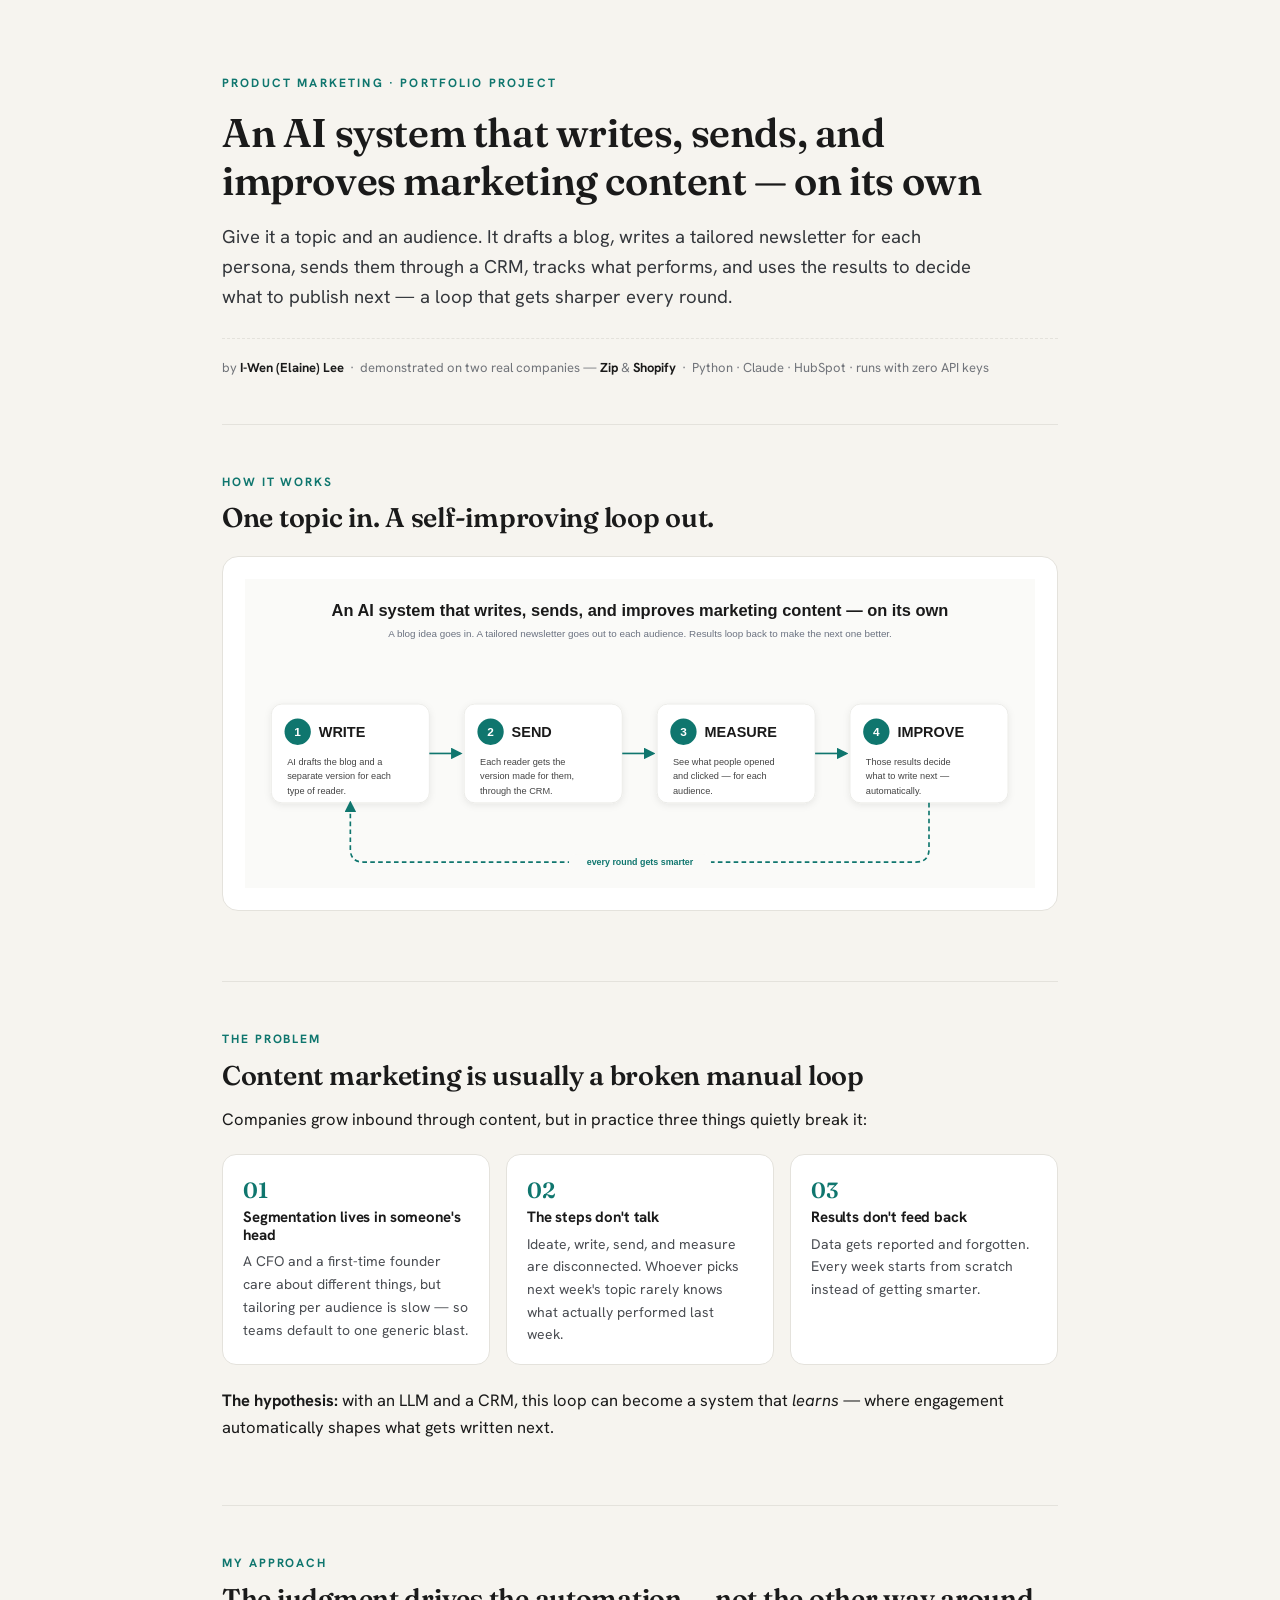
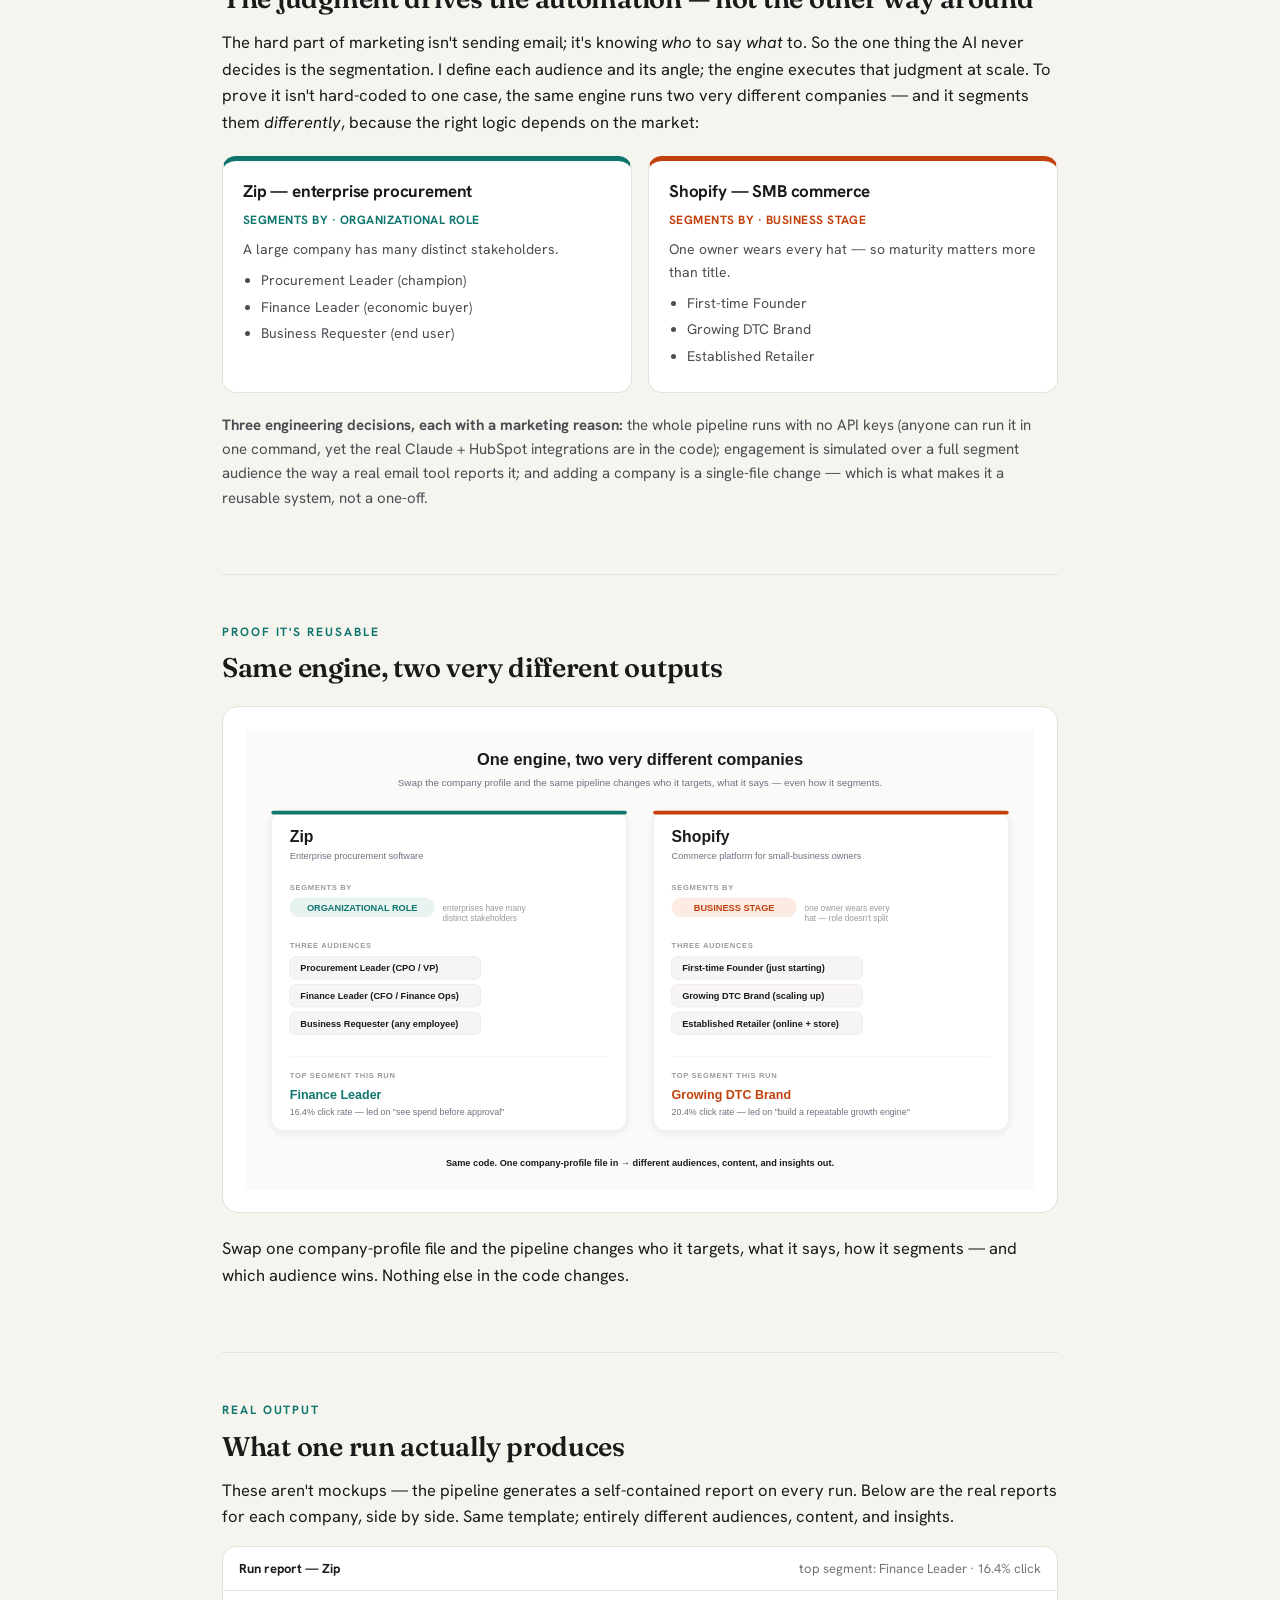
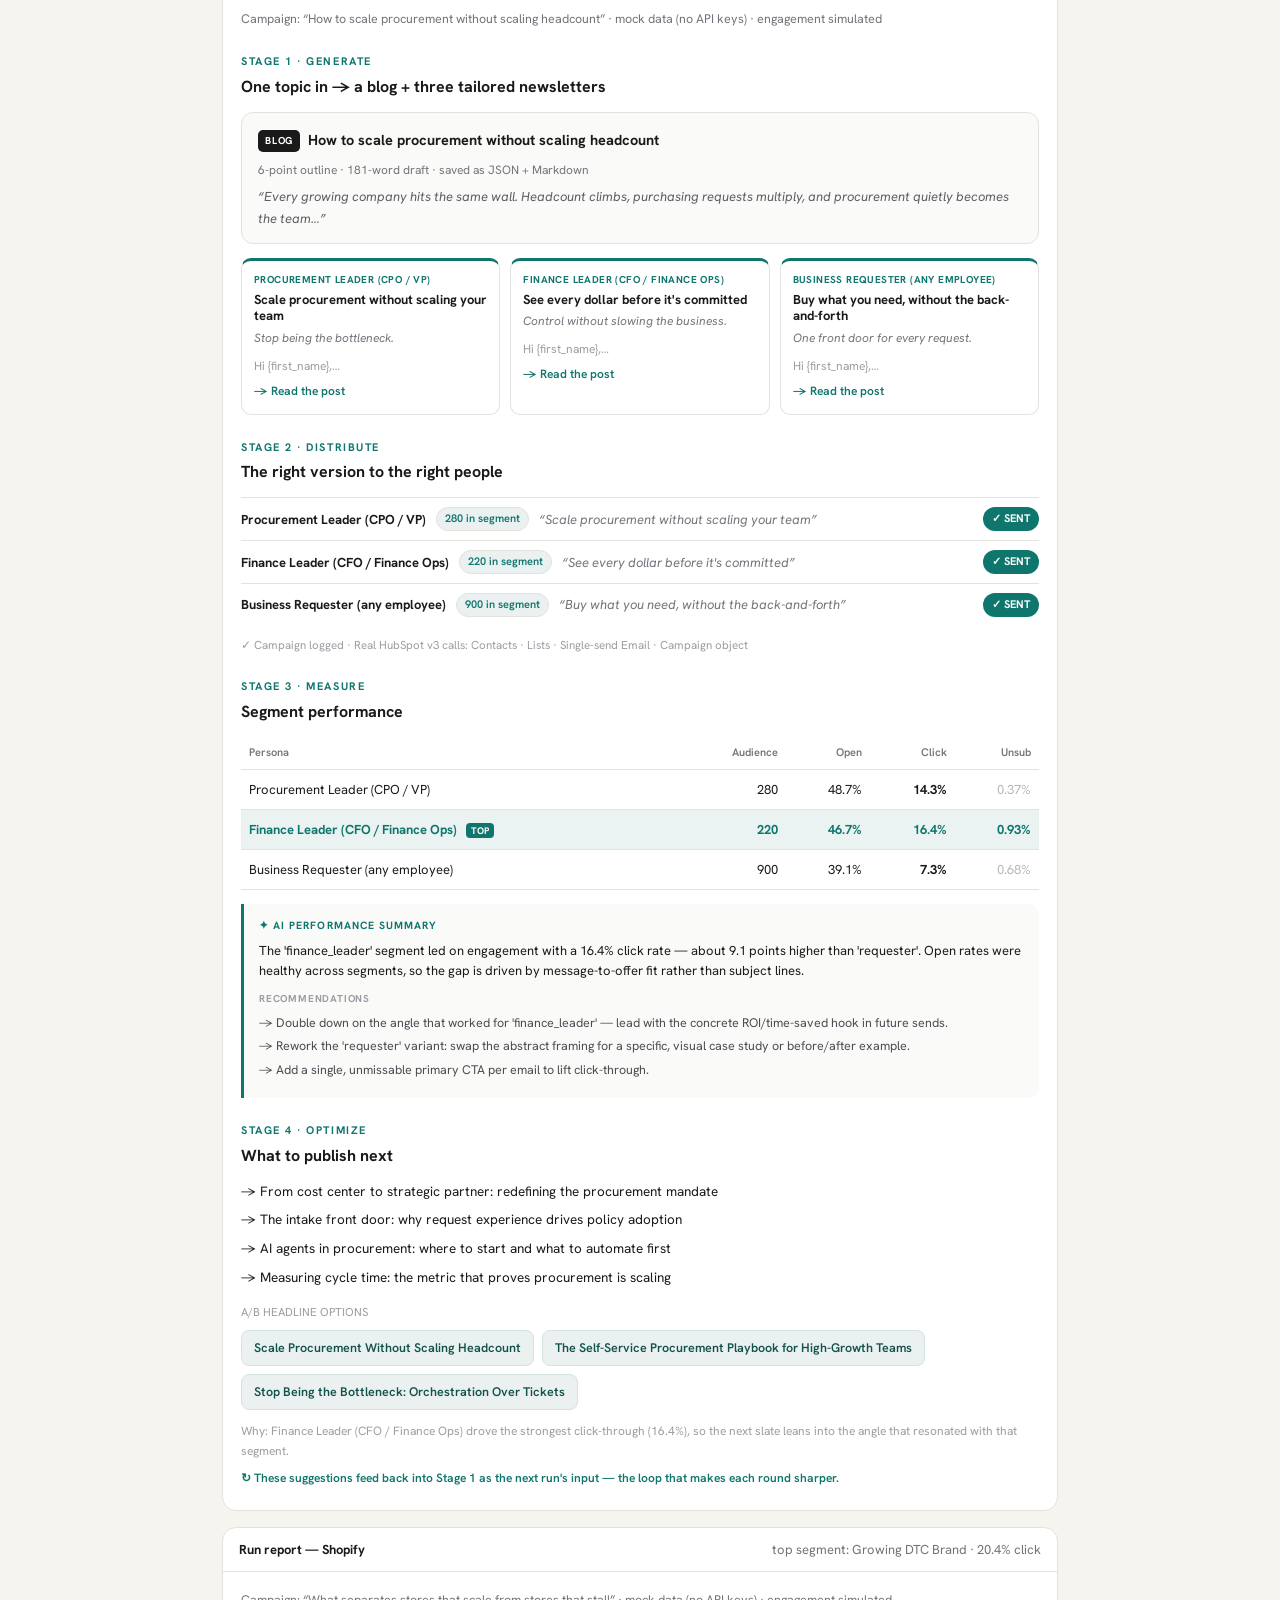
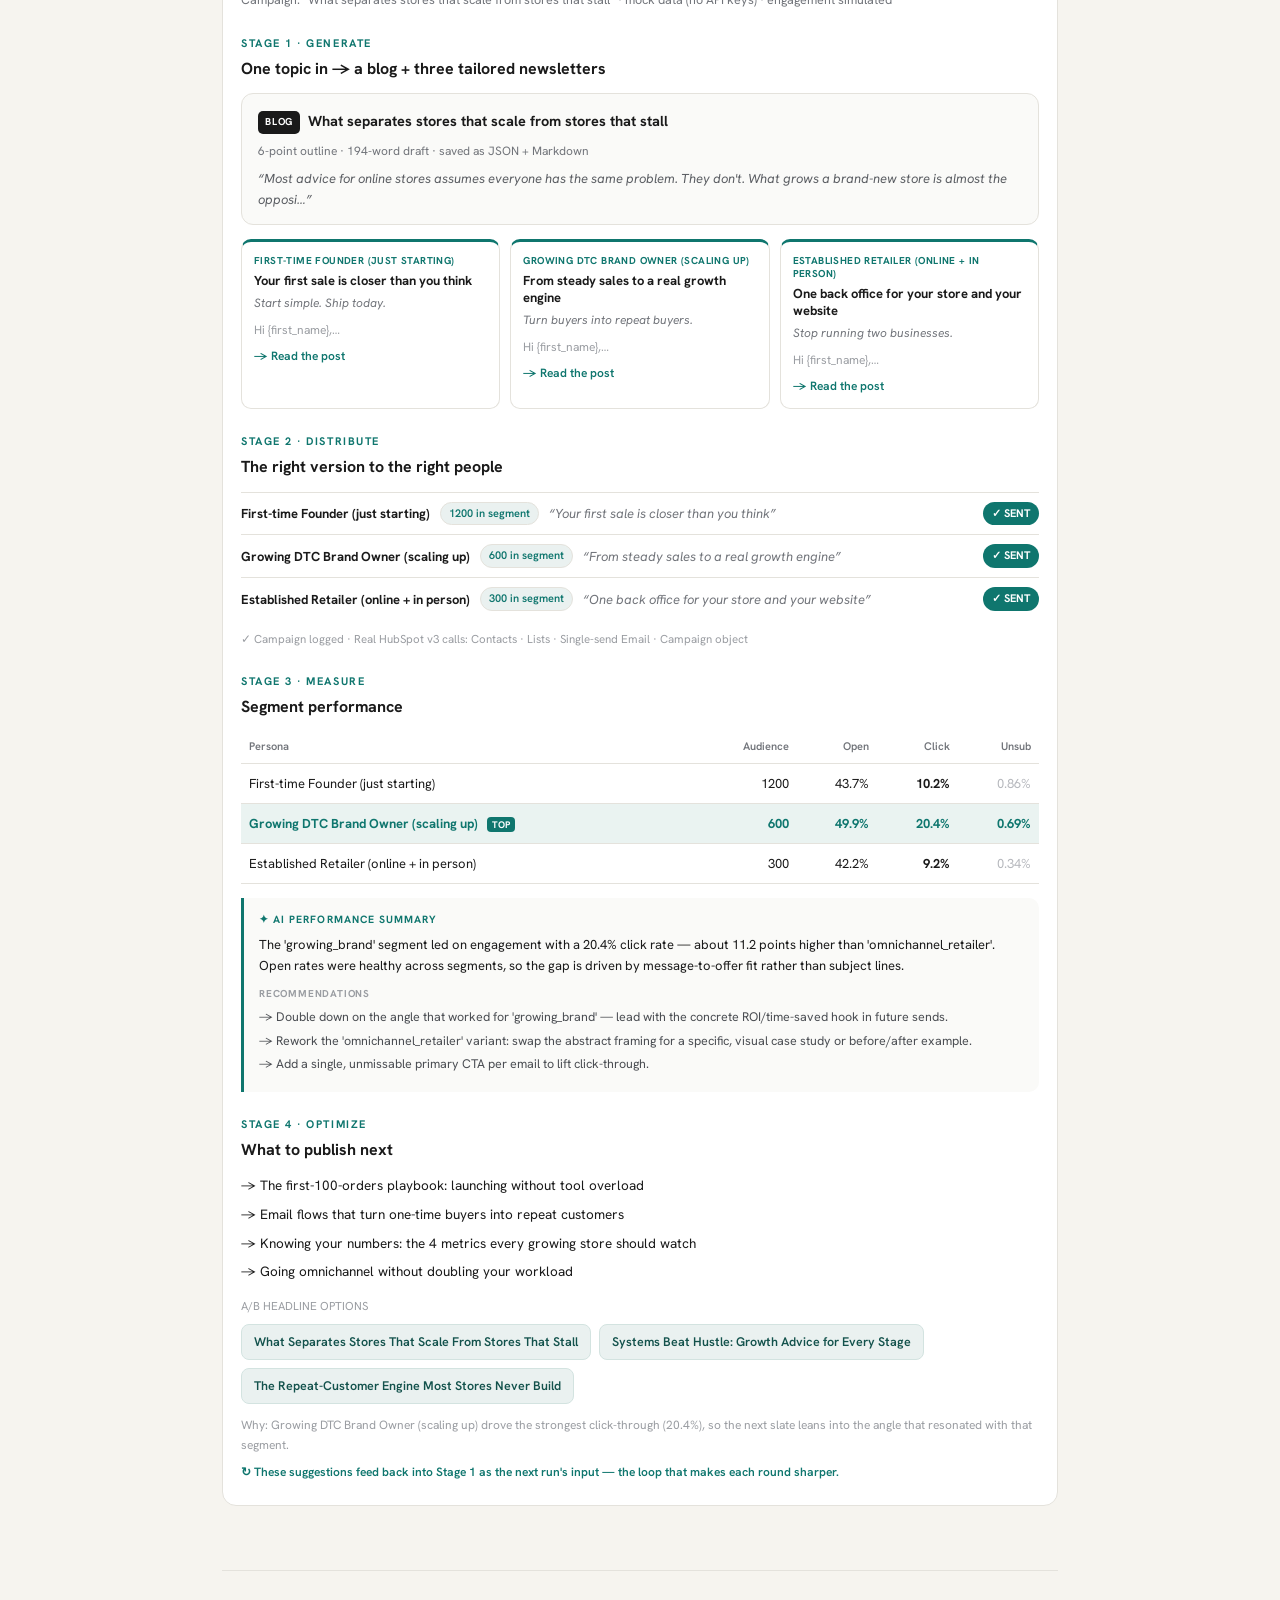
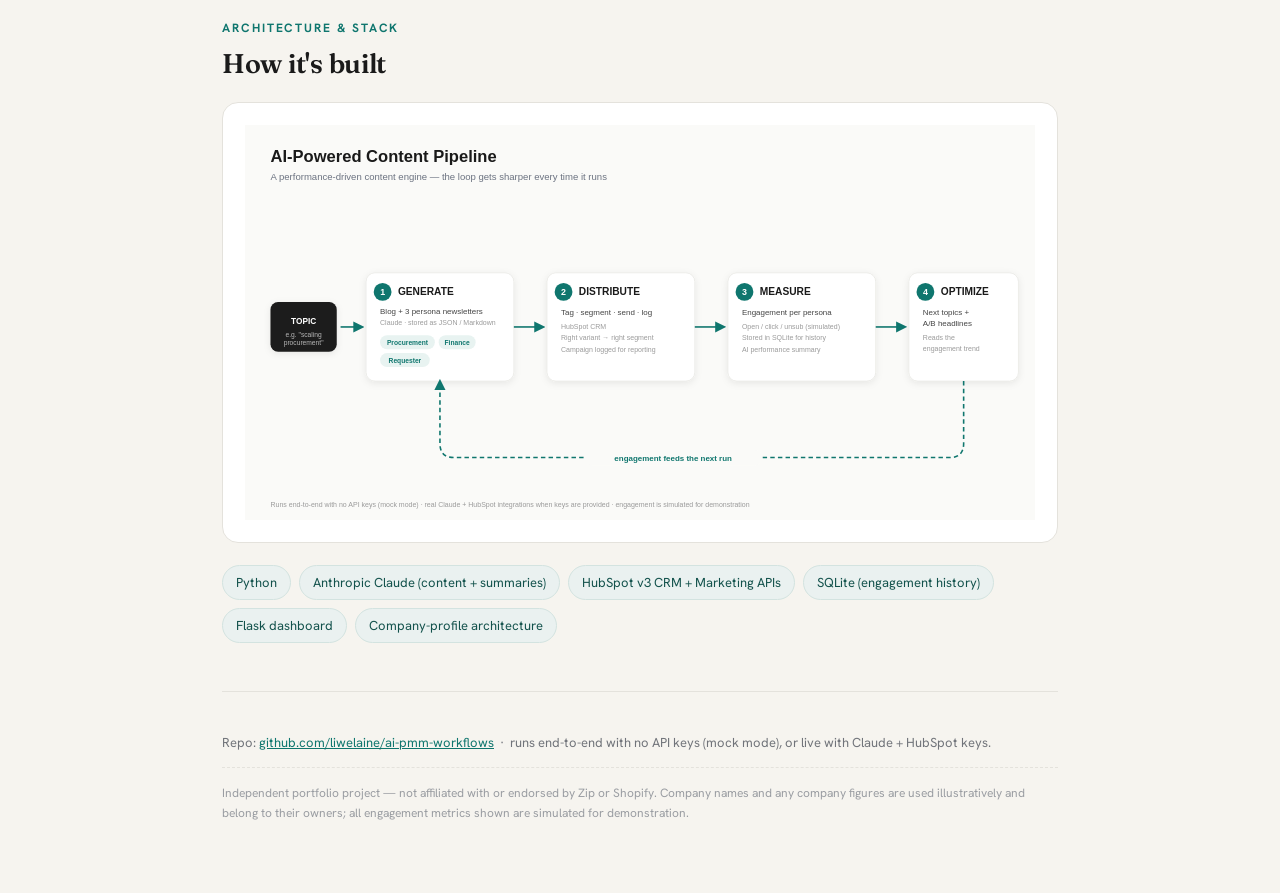
==== portfolio-case-study-2.html @ 4badd991 "Add files via upload" ====
<!doctype html>
<html lang="en"><head><meta charset="utf-8">
<meta name="viewport" content="width=device-width, initial-scale=1">
<title>AI-Powered Content Pipeline — Case Study</title>
<link rel="preconnect" href="https://fonts.googleapis.com">
<link rel="preconnect" href="https://fonts.gstatic.com" crossorigin>
<link href="https://fonts.googleapis.com/css2?family=Fraunces:opsz,wght@9..144,500;9..144,600;9..144,700&family=Hanken+Grotesk:wght@400;500;600;700&display=swap" rel="stylesheet">
<style>
  :root{--ink:#1A1A1A;--paper:#F6F4EF;--card:#fff;--line:#E4E2DC;--mut:#71747A;--teal:#0F766E;--amber:#C2410C;}
  *{box-sizing:border-box} html,body{margin:0}
  body{background:var(--paper);color:var(--ink);font-family:'Hanken Grotesk',-apple-system,Arial,sans-serif;line-height:1.62;-webkit-font-smoothing:antialiased}
  .wrap{max-width:880px;margin:0 auto;padding:0 22px}
  h1,h2,h3{font-family:'Fraunces',Georgia,serif;line-height:1.18;letter-spacing:-.01em}
  a{color:var(--teal)}

  /* hero */
  .hero{padding:74px 0 46px;border-bottom:1px solid var(--line)}
  .eyebrow{font-size:12px;font-weight:700;letter-spacing:.18em;text-transform:uppercase;color:var(--teal)}
  .hero h1{font-size:40px;font-weight:600;margin:16px 0 18px}
  .lede{font-size:18.5px;color:#33363b;max-width:760px}
  .meta{margin-top:26px;font-size:13px;color:var(--mut);border-top:1px dashed var(--line);padding-top:18px}
  .meta b{color:var(--ink)}

  section{padding:48px 0;border-bottom:1px solid var(--line)}
  .kicker{font-size:12px;font-weight:700;letter-spacing:.16em;text-transform:uppercase;color:var(--teal);margin-bottom:10px}
  h2{font-size:27px;font-weight:600;margin:0 0 14px}
  p{font-size:16.5px;margin:0 0 16px}
  .fig{background:var(--card);border:1px solid var(--line);border-radius:16px;padding:22px;margin:22px 0}
  .cap{font-size:13px;color:var(--mut);margin-top:10px;text-align:center}

  .grid3{display:grid;grid-template-columns:1fr 1fr 1fr;gap:16px;margin:22px 0}
  .tile{background:var(--card);border:1px solid var(--line);border-radius:14px;padding:18px 20px}
  .tile h3{font-family:'Hanken Grotesk';font-size:15px;font-weight:700;margin:0 0 6px}
  .tile p{font-size:14px;color:#4a4d52;margin:0}
  .tile .n{font-family:'Fraunces';font-size:22px;color:var(--teal);font-weight:600}

  .seglogic{display:grid;grid-template-columns:1fr 1fr;gap:16px;margin:20px 0}
  .seg{border:1px solid var(--line);border-radius:14px;padding:20px;background:var(--card)}
  .seg.z{border-top:5px solid var(--teal)} .seg.s{border-top:5px solid var(--amber)}
  .seg h3{font-family:'Hanken Grotesk';font-size:17px;margin:0 0 2px}
  .seg .by{font-size:12px;font-weight:700;letter-spacing:.04em;text-transform:uppercase;margin:10px 0 8px}
  .seg.z .by{color:var(--teal)} .seg.s .by{color:var(--amber)}
  .seg ul{margin:8px 0 0;padding-left:18px;font-size:14px;color:#4a4d52}
  .seg li{margin:4px 0}

  .report{border:1px solid var(--line);border-radius:14px;overflow:hidden;margin:16px 0;background:var(--card)}
  .report img{width:100%;display:block}
  .report .lab{padding:11px 16px;font-size:13px;font-weight:700;border-bottom:1px solid var(--line)}
  .report .lab span{float:right;font-weight:400;color:var(--mut)}

  .stack{display:flex;flex-wrap:wrap;gap:8px;margin-top:8px}
  .pill{font-size:13px;background:#EAF1F0;color:#13524c;border:1px solid #D3E3E0;border-radius:999px;padding:6px 13px}
  ul.next{padding-left:20px} ul.next li{margin:7px 0;font-size:16px}
  footer{padding:40px 0 70px;color:var(--mut);font-size:13px}
  .disc{font-size:12px;color:#9a9da2;margin-top:14px;border-top:1px dashed var(--line);padding-top:16px}
  @media(max-width:680px){.grid3,.seglogic{grid-template-columns:1fr}.hero h1{font-size:31px}}

  /* ===== run report (native HTML — crisp at any resolution) ===== */
  .rp{padding:18px 18px 22px}
  .rp-camp{font-size:12.5px;color:var(--mut);margin:0 0 4px}
  .rp-stage{margin-top:24px}
  .rp-sk{font-size:11px;font-weight:700;letter-spacing:.14em;text-transform:uppercase;color:var(--teal);margin-bottom:3px}
  .rp-st{font-family:'Hanken Grotesk';font-size:16px;font-weight:700;margin:0 0 12px}
  .rp-blog{background:#FAFAF8;border:1px solid var(--line);border-radius:12px;padding:14px 16px;margin-bottom:14px}
  .rp-blog .tag{display:inline-block;font-size:10px;font-weight:700;letter-spacing:.08em;background:#1A1A1A;color:#fff;border-radius:5px;padding:3px 7px;margin-right:8px;vertical-align:middle}
  .rp-blog .bt{font-weight:700;font-size:14.5px}
  .rp-blog .bm{font-size:12px;color:var(--mut);margin:8px 0 6px}
  .rp-blog .bq{font-size:13px;color:#5a5d62;font-style:italic;margin:0}
  .rp-personas{display:grid;grid-template-columns:1fr 1fr 1fr;gap:10px}
  .rp-p{border:1px solid var(--line);border-top:3px solid var(--teal);border-radius:10px;padding:12px}
  .rp-p .pl{font-size:10px;font-weight:700;letter-spacing:.04em;text-transform:uppercase;color:var(--teal);margin-bottom:6px;line-height:1.3}
  .rp-p .ph{font-size:13px;font-weight:700;margin:0 0 4px;line-height:1.3}
  .rp-p .ps{font-size:12px;color:var(--mut);font-style:italic;margin:0 0 8px}
  .rp-p .pg{font-size:12px;color:#9a9da2;margin:0 0 6px}
  .rp-p .pr{font-size:12px;font-weight:600;color:var(--teal)}
  .rp-row{display:flex;align-items:center;gap:10px;padding:9px 0;border-top:1px solid var(--line);font-size:13px}
  .rp-row:first-of-type{border-top:none}
  .rp-row .nm{font-weight:700}
  .rp-row .seg{font-size:11px;color:var(--teal);background:#EAF1F0;border-radius:999px;padding:2px 8px;font-weight:600;white-space:nowrap}
  .rp-row .subj{color:var(--mut);font-style:italic;flex:1}
  .rp-row .sent{font-size:11px;font-weight:700;color:#fff;background:var(--teal);border-radius:999px;padding:3px 9px;white-space:nowrap}
  .rp-note{font-size:11.5px;color:#9a9da2;margin-top:10px}
  .rp-tbl{width:100%;border-collapse:collapse;font-size:13px;margin-top:4px}
  .rp-tbl th{font-weight:600;color:var(--mut);text-align:right;padding:7px 8px;font-size:11px;border-bottom:1px solid var(--line)}
  .rp-tbl th:first-child{text-align:left}
  .rp-tbl td{padding:9px 8px;text-align:right;border-bottom:1px solid var(--line)}
  .rp-tbl td:first-child{text-align:left}
  .rp-tbl tr.top td{background:#EAF3F1;color:var(--teal);font-weight:700}
  .rp-tbl .badge{font-size:9.5px;font-weight:700;color:#fff;background:var(--teal);border-radius:4px;padding:1px 5px;margin-left:6px;vertical-align:middle}
  .rp-tbl .click{font-weight:700;color:var(--ink)}
  .rp-tbl .uns{color:#b6b8bd}
  .rp-ai{border-left:3px solid var(--teal);background:#FAFAF8;border-radius:0 10px 10px 0;padding:13px 15px;margin-top:14px}
  .rp-ai .h{font-size:10.5px;font-weight:700;letter-spacing:.1em;text-transform:uppercase;color:var(--teal);margin-bottom:7px}
  .rp-ai p{font-size:13px;margin:0 0 10px;line-height:1.55}
  .rp-ai .rh{font-size:10px;font-weight:700;letter-spacing:.08em;text-transform:uppercase;color:#9a9da2;margin:0 0 6px}
  .rp-ai .rec{font-size:12.5px;color:#4a4d52;margin:5px 0;line-height:1.5}
  .rp-next{list-style:none;padding:0;margin:6px 0 0}
  .rp-next li{font-size:13.5px;margin:7px 0}
  .rp-ab{display:flex;flex-wrap:wrap;gap:8px;margin-top:8px}
  .rp-ab .opt{font-size:12.5px;background:#EAF1F0;color:#13524c;border:1px solid #D3E3E0;border-radius:8px;padding:7px 12px;font-weight:600}
  .rp-why{font-size:12px;color:#9a9da2;margin-top:12px}
  .rp-loop{font-size:12px;color:var(--teal);font-weight:600;margin-top:8px}
  @media(max-width:680px){.rp-personas{grid-template-columns:1fr}.rp-row{flex-wrap:wrap}.rp-row .subj{flex-basis:100%}}
</style></head>
<body>
<div class="wrap">

  <header class="hero">
    <div class="eyebrow">Product Marketing · Portfolio project</div>
    <h1>An AI system that writes, sends, and improves marketing content — on its own</h1>
    <p class="lede">Give it a topic and an audience. It drafts a blog, writes a tailored newsletter for
    each persona, sends them through a CRM, tracks what performs, and uses the results to decide what to
    publish next — a loop that gets sharper every round.</p>
    <div class="meta">by <b>I-Wen (Elaine) Lee</b> &nbsp;·&nbsp; demonstrated on two real companies — <b>Zip</b> &amp; <b>Shopify</b>
    &nbsp;·&nbsp; Python · Claude · HubSpot · runs with zero API keys</div>
  </header>

  <section>
    <div class="kicker">How it works</div>
    <h2>One topic in. A self-improving loop out.</h2>
    <div class="fig"><svg style="width:100%;height:auto;display:block" viewBox="0 0 1200 470" xmlns="http://www.w3.org/2000/svg" font-family="'Helvetica Neue', Arial, sans-serif">
  <defs>
    <filter id="soft" x="-20%" y="-20%" width="140%" height="140%">
      <feDropShadow dx="0" dy="3" stdDeviation="6" flood-color="#1A1A1A" flood-opacity="0.08"/>
    </filter>
    <marker id="arrow" viewBox="0 0 10 10" refX="8" refY="5" markerWidth="7" markerHeight="7" orient="auto-start-reverse">
      <path d="M0,0 L10,5 L0,10 z" fill="#0F766E"/>
    </marker>
  </defs>

  <rect width="1200" height="470" fill="#FAFAF8"/>

  <!-- plain-language title -->
  <text x="600" y="56" font-size="25" font-weight="700" fill="#1A1A1A" text-anchor="middle">An AI system that writes, sends, and improves marketing content — on its own</text>
  <text x="600" y="88" font-size="15" fill="#6B7280" text-anchor="middle">A blog idea goes in. A tailored newsletter goes out to each audience. Results loop back to make the next one better.</text>

  <!-- ===== 4 plain steps ===== -->
  <!-- 1 WRITE -->
  <g filter="url(#soft)"><rect x="40" y="190" width="240" height="150" rx="16" fill="#FFFFFF" stroke="#E5E5E0"/></g>
  <circle cx="80" cy="232" r="20" fill="#0F766E"/>
  <text x="80" y="239" font-size="18" font-weight="700" fill="#FFFFFF" text-anchor="middle">1</text>
  <text x="112" y="240" font-size="22" font-weight="700" fill="#1A1A1A">WRITE</text>
  <text x="64" y="282" font-size="14" fill="#444444">AI drafts the blog and a</text>
  <text x="64" y="304" font-size="14" fill="#444444">separate version for each</text>
  <text x="64" y="326" font-size="14" fill="#444444">type of reader.</text>

  <line x1="280" y1="265" x2="327" y2="265" stroke="#0F766E" stroke-width="2.5" marker-end="url(#arrow)"/>

  <!-- 2 SEND -->
  <g filter="url(#soft)"><rect x="333" y="190" width="240" height="150" rx="16" fill="#FFFFFF" stroke="#E5E5E0"/></g>
  <circle cx="373" cy="232" r="20" fill="#0F766E"/>
  <text x="373" y="239" font-size="18" font-weight="700" fill="#FFFFFF" text-anchor="middle">2</text>
  <text x="405" y="240" font-size="22" font-weight="700" fill="#1A1A1A">SEND</text>
  <text x="357" y="282" font-size="14" fill="#444444">Each reader gets the</text>
  <text x="357" y="304" font-size="14" fill="#444444">version made for them,</text>
  <text x="357" y="326" font-size="14" fill="#444444">through the CRM.</text>

  <line x1="573" y1="265" x2="620" y2="265" stroke="#0F766E" stroke-width="2.5" marker-end="url(#arrow)"/>

  <!-- 3 MEASURE -->
  <g filter="url(#soft)"><rect x="626" y="190" width="240" height="150" rx="16" fill="#FFFFFF" stroke="#E5E5E0"/></g>
  <circle cx="666" cy="232" r="20" fill="#0F766E"/>
  <text x="666" y="239" font-size="18" font-weight="700" fill="#FFFFFF" text-anchor="middle">3</text>
  <text x="698" y="240" font-size="22" font-weight="700" fill="#1A1A1A">MEASURE</text>
  <text x="650" y="282" font-size="14" fill="#444444">See what people opened</text>
  <text x="650" y="304" font-size="14" fill="#444444">and clicked — for each</text>
  <text x="650" y="326" font-size="14" fill="#444444">audience.</text>

  <line x1="866" y1="265" x2="913" y2="265" stroke="#0F766E" stroke-width="2.5" marker-end="url(#arrow)"/>

  <!-- 4 IMPROVE -->
  <g filter="url(#soft)"><rect x="919" y="190" width="240" height="150" rx="16" fill="#FFFFFF" stroke="#E5E5E0"/></g>
  <circle cx="959" cy="232" r="20" fill="#0F766E"/>
  <text x="959" y="239" font-size="18" font-weight="700" fill="#FFFFFF" text-anchor="middle">4</text>
  <text x="991" y="240" font-size="22" font-weight="700" fill="#1A1A1A">IMPROVE</text>
  <text x="943" y="282" font-size="14" fill="#444444">Those results decide</text>
  <text x="943" y="304" font-size="14" fill="#444444">what to write next —</text>
  <text x="943" y="326" font-size="14" fill="#444444">automatically.</text>

  <!-- loop back -->
  <path d="M 1039 340 L 1039 410 Q 1039 430 1019 430 L 180 430 Q 160 430 160 410 L 160 340"
        fill="none" stroke="#0F766E" stroke-width="2.5" stroke-dasharray="7 5" marker-end="url(#arrow)"/>
  <rect x="492" y="418" width="216" height="24" rx="12" fill="#FAFAF8"/>
  <text x="600" y="435" font-size="13.5" font-weight="600" fill="#0F766E" text-anchor="middle">every round gets smarter</text>
</svg></div>
  </section>

  <section>
    <div class="kicker">The problem</div>
    <h2>Content marketing is usually a broken manual loop</h2>
    <p>Companies grow inbound through content, but in practice three things quietly break it:</p>
    <div class="grid3">
      <div class="tile"><div class="n">01</div><h3>Segmentation lives in someone's head</h3><p>A CFO and a first-time founder care about different things, but tailoring per audience is slow — so teams default to one generic blast.</p></div>
      <div class="tile"><div class="n">02</div><h3>The steps don't talk</h3><p>Ideate, write, send, and measure are disconnected. Whoever picks next week's topic rarely knows what actually performed last week.</p></div>
      <div class="tile"><div class="n">03</div><h3>Results don't feed back</h3><p>Data gets reported and forgotten. Every week starts from scratch instead of getting smarter.</p></div>
    </div>
    <p><b>The hypothesis:</b> with an LLM and a CRM, this loop can become a system that <i>learns</i> — where engagement automatically shapes what gets written next.</p>
  </section>

  <section>
    <div class="kicker">My approach</div>
    <h2>The judgment drives the automation — not the other way around</h2>
    <p>The hard part of marketing isn't sending email; it's knowing <i>who</i> to say <i>what</i> to. So the
    one thing the AI never decides is the segmentation. I define each audience and its angle; the engine
    executes that judgment at scale. To prove it isn't hard-coded to one case, the same engine runs two very
    different companies — and it segments them <i>differently</i>, because the right logic depends on the market:</p>
    <div class="seglogic">
      <div class="seg z"><h3>Zip — enterprise procurement</h3>
        <div class="by">Segments by · organizational role</div>
        <p style="font-size:14px;color:#4a4d52;margin:0 0 6px">A large company has many distinct stakeholders.</p>
        <ul><li>Procurement Leader (champion)</li><li>Finance Leader (economic buyer)</li><li>Business Requester (end user)</li></ul>
      </div>
      <div class="seg s"><h3>Shopify — SMB commerce</h3>
        <div class="by">Segments by · business stage</div>
        <p style="font-size:14px;color:#4a4d52;margin:0 0 6px">One owner wears every hat — so maturity matters more than title.</p>
        <ul><li>First-time Founder</li><li>Growing DTC Brand</li><li>Established Retailer</li></ul>
      </div>
    </div>
    <p style="font-size:15px;color:#4a4d52"><b>Three engineering decisions, each with a marketing reason:</b> the whole pipeline
    runs with no API keys (anyone can run it in one command, yet the real Claude + HubSpot integrations are in the code);
    engagement is simulated over a full segment audience the way a real email tool reports it; and adding a company is a
    single-file change — which is what makes it a reusable system, not a one-off.</p>
  </section>

  <section>
    <div class="kicker">Proof it's reusable</div>
    <h2>Same engine, two very different outputs</h2>
    <div class="fig"><svg style="width:100%;height:auto;display:block" viewBox="0 0 1200 700" xmlns="http://www.w3.org/2000/svg" font-family="'Helvetica Neue', Arial, sans-serif">
  <defs>
    <filter id="soft" x="-20%" y="-20%" width="140%" height="140%">
      <feDropShadow dx="0" dy="3" stdDeviation="6" flood-color="#1A1A1A" flood-opacity="0.08"/>
    </filter>
  </defs>
  <rect width="1200" height="700" fill="#FAFAF8"/>

  <!-- title -->
  <text x="600" y="54" font-size="25" font-weight="700" fill="#1A1A1A" text-anchor="middle">One engine, two very different companies</text>
  <text x="600" y="86" font-size="15" fill="#6B7280" text-anchor="middle">Swap the company profile and the same pipeline changes who it targets, what it says — even how it segments.</text>

  <!-- ============ ZIP CARD ============ -->
  <g filter="url(#soft)"><rect x="40" y="124" width="540" height="486" rx="18" fill="#FFFFFF" stroke="#E5E5E0"/></g>
  <rect x="40" y="124" width="540" height="6" rx="3" fill="#0F766E"/>
  <text x="68" y="172" font-size="24" font-weight="700" fill="#1A1A1A">Zip</text>
  <text x="68" y="197" font-size="14" fill="#6B7280">Enterprise procurement software</text>

  <text x="68" y="244" font-size="11.5" font-weight="700" fill="#9A9A9A" letter-spacing="1">SEGMENTS BY</text>
  <g><rect x="68" y="256" width="220" height="30" rx="15" fill="#E8F3F1"/>
     <text x="178" y="276" font-size="14" font-weight="700" fill="#0F766E" text-anchor="middle">ORGANIZATIONAL ROLE</text></g>
  <text x="300" y="276" font-size="12.5" fill="#9A9A9A">enterprises have many</text>
  <text x="300" y="292" font-size="12.5" fill="#9A9A9A">distinct stakeholders</text>

  <text x="68" y="332" font-size="11.5" font-weight="700" fill="#9A9A9A" letter-spacing="1">THREE AUDIENCES</text>
  <g font-size="14" font-weight="600">
    <rect x="68" y="346" width="290" height="34" rx="9" fill="#F4F6F5" stroke="#E0E6E4"/>
    <text x="84" y="368" fill="#1A1A1A">Procurement Leader (CPO / VP)</text>
    <rect x="68" y="388" width="290" height="34" rx="9" fill="#F4F6F5" stroke="#E0E6E4"/>
    <text x="84" y="410" fill="#1A1A1A">Finance Leader (CFO / Finance Ops)</text>
    <rect x="68" y="430" width="290" height="34" rx="9" fill="#F4F6F5" stroke="#E0E6E4"/>
    <text x="84" y="452" fill="#1A1A1A">Business Requester (any employee)</text>
  </g>

  <line x1="68" y1="498" x2="552" y2="498" stroke="#EDEDEA"/>
  <text x="68" y="530" font-size="11.5" font-weight="700" fill="#9A9A9A" letter-spacing="1">TOP SEGMENT THIS RUN</text>
  <text x="68" y="562" font-size="19" font-weight="700" fill="#0F766E">Finance Leader</text>
  <text x="68" y="586" font-size="13.5" fill="#6B7280">16.4% click rate — led on "see spend before approval"</text>

  <!-- ============ SHOPIFY CARD ============ -->
  <g filter="url(#soft)"><rect x="620" y="124" width="540" height="486" rx="18" fill="#FFFFFF" stroke="#E5E5E0"/></g>
  <rect x="620" y="124" width="540" height="6" rx="3" fill="#C2410C"/>
  <text x="648" y="172" font-size="24" font-weight="700" fill="#1A1A1A">Shopify</text>
  <text x="648" y="197" font-size="14" fill="#6B7280">Commerce platform for small-business owners</text>

  <text x="648" y="244" font-size="11.5" font-weight="700" fill="#9A9A9A" letter-spacing="1">SEGMENTS BY</text>
  <g><rect x="648" y="256" width="190" height="30" rx="15" fill="#FBEBE2"/>
     <text x="743" y="276" font-size="14" font-weight="700" fill="#C2410C" text-anchor="middle">BUSINESS STAGE</text></g>
  <text x="850" y="276" font-size="12.5" fill="#9A9A9A">one owner wears every</text>
  <text x="850" y="292" font-size="12.5" fill="#9A9A9A">hat — role doesn't split</text>

  <text x="648" y="332" font-size="11.5" font-weight="700" fill="#9A9A9A" letter-spacing="1">THREE AUDIENCES</text>
  <g font-size="14" font-weight="600">
    <rect x="648" y="346" width="290" height="34" rx="9" fill="#F7F5F3" stroke="#EBE4DF"/>
    <text x="664" y="368" fill="#1A1A1A">First-time Founder (just starting)</text>
    <rect x="648" y="388" width="290" height="34" rx="9" fill="#F7F5F3" stroke="#EBE4DF"/>
    <text x="664" y="410" fill="#1A1A1A">Growing DTC Brand (scaling up)</text>
    <rect x="648" y="430" width="290" height="34" rx="9" fill="#F7F5F3" stroke="#EBE4DF"/>
    <text x="664" y="452" fill="#1A1A1A">Established Retailer (online + store)</text>
  </g>

  <line x1="648" y1="498" x2="1132" y2="498" stroke="#EDEDEA"/>
  <text x="648" y="530" font-size="11.5" font-weight="700" fill="#9A9A9A" letter-spacing="1">TOP SEGMENT THIS RUN</text>
  <text x="648" y="562" font-size="19" font-weight="700" fill="#C2410C">Growing DTC Brand</text>
  <text x="648" y="586" font-size="13.5" fill="#6B7280">20.4% click rate — led on "build a repeatable growth engine"</text>

  <!-- bottom strip -->
  <text x="600" y="664" font-size="14" font-weight="600" fill="#1A1A1A" text-anchor="middle">Same code. One company-profile file in → different audiences, content, and insights out.</text>
</svg></div>
    <p>Swap one company-profile file and the pipeline changes who it targets, what it says, how it segments — and
    which audience wins. Nothing else in the code changes.</p>
  </section>

  <section>
    <div class="kicker">Real output</div>
    <h2>What one run actually produces</h2>
    <p>These aren't mockups — the pipeline generates a self-contained report on every run. Below are the real
    reports for each company, side by side. Same template; entirely different audiences, content, and insights.</p>
    <div class="report"><div class="lab">Run report — Zip <span>top segment: Finance Leader · 16.4% click</span></div>
      <div class="rp">
        <div class="rp-camp">Campaign: “How to scale procurement without scaling headcount”&nbsp;·&nbsp;mock data (no API keys)&nbsp;·&nbsp;engagement simulated</div>

        <div class="rp-stage">
          <div class="rp-sk">Stage 1 · Generate</div>
          <div class="rp-st">One topic in → a blog + three tailored newsletters</div>
          <div class="rp-blog"><span class="tag">BLOG</span><span class="bt">How to scale procurement without scaling headcount</span>
            <div class="bm">6-point outline · 181-word draft · saved as JSON + Markdown</div>
            <div class="bq">“Every growing company hits the same wall. Headcount climbs, purchasing requests multiply, and procurement quietly becomes the team…”</div></div>
          <div class="rp-personas"><div class="rp-p"><div class="pl">Procurement Leader (CPO / VP)</div><div class="ph">Scale procurement without scaling your team</div><div class="ps">Stop being the bottleneck.</div><div class="pg">Hi {first_name},…</div><div class="pr">→ Read the post</div></div><div class="rp-p"><div class="pl">Finance Leader (CFO / Finance Ops)</div><div class="ph">See every dollar before it's committed</div><div class="ps">Control without slowing the business.</div><div class="pg">Hi {first_name},…</div><div class="pr">→ Read the post</div></div><div class="rp-p"><div class="pl">Business Requester (any employee)</div><div class="ph">Buy what you need, without the back-and-forth</div><div class="ps">One front door for every request.</div><div class="pg">Hi {first_name},…</div><div class="pr">→ Read the post</div></div></div>
        </div>

        <div class="rp-stage">
          <div class="rp-sk">Stage 2 · Distribute</div>
          <div class="rp-st">The right version to the right people</div>
          <div class="rp-row"><span class="nm">Procurement Leader (CPO / VP)</span><span class="seg">280 in segment</span><span class="subj">“Scale procurement without scaling your team”</span><span class="sent">✓ SENT</span></div><div class="rp-row"><span class="nm">Finance Leader (CFO / Finance Ops)</span><span class="seg">220 in segment</span><span class="subj">“See every dollar before it's committed”</span><span class="sent">✓ SENT</span></div><div class="rp-row"><span class="nm">Business Requester (any employee)</span><span class="seg">900 in segment</span><span class="subj">“Buy what you need, without the back-and-forth”</span><span class="sent">✓ SENT</span></div>
          <div class="rp-note">✓ Campaign logged · Real HubSpot v3 calls: Contacts · Lists · Single-send Email · Campaign object</div>
        </div>

        <div class="rp-stage">
          <div class="rp-sk">Stage 3 · Measure</div>
          <div class="rp-st">Segment performance</div>
          <table class="rp-tbl"><thead><tr><th>Persona</th><th>Audience</th><th>Open</th><th>Click</th><th>Unsub</th></tr></thead>
          <tbody><tr><td>Procurement Leader (CPO / VP)</td><td>280</td><td>48.7%</td><td class="click">14.3%</td><td class="uns">0.37%</td></tr><tr class="top"><td>Finance Leader (CFO / Finance Ops) <span class="badge">TOP</span></td><td>220</td><td>46.7%</td><td class="click">16.4%</td><td class="uns">0.93%</td></tr><tr><td>Business Requester (any employee)</td><td>900</td><td>39.1%</td><td class="click">7.3%</td><td class="uns">0.68%</td></tr></tbody></table>
          <div class="rp-ai"><div class="h">✦ AI performance summary</div>
            <p>The 'finance_leader' segment led on engagement with a 16.4% click rate — about 9.1 points higher than 'requester'. Open rates were healthy across segments, so the gap is driven by message-to-offer fit rather than subject lines.</p>
            <div class="rh">Recommendations</div><div class="rec">→ Double down on the angle that worked for 'finance_leader' — lead with the concrete ROI/time-saved hook in future sends.</div><div class="rec">→ Rework the 'requester' variant: swap the abstract framing for a specific, visual case study or before/after example.</div><div class="rec">→ Add a single, unmissable primary CTA per email to lift click-through.</div></div>
        </div>

        <div class="rp-stage">
          <div class="rp-sk">Stage 4 · Optimize</div>
          <div class="rp-st">What to publish next</div>
          <ul class="rp-next"><li>→ From cost center to strategic partner: redefining the procurement mandate</li><li>→ The intake front door: why request experience drives policy adoption</li><li>→ AI agents in procurement: where to start and what to automate first</li><li>→ Measuring cycle time: the metric that proves procurement is scaling</li></ul>
          <div class="rp-note" style="margin-top:14px">A/B HEADLINE OPTIONS</div>
          <div class="rp-ab"><span class="opt">Scale Procurement Without Scaling Headcount</span><span class="opt">The Self-Service Procurement Playbook for High-Growth Teams</span><span class="opt">Stop Being the Bottleneck: Orchestration Over Tickets</span></div>
          <div class="rp-why">Why: Finance Leader (CFO / Finance Ops) drove the strongest click-through (16.4%), so the next slate leans into the angle that resonated with that segment.</div>
          <div class="rp-loop">↻ These suggestions feed back into Stage 1 as the next run's input — the loop that makes each round sharper.</div>
        </div>
      </div></div>
    <div class="report"><div class="lab">Run report — Shopify <span>top segment: Growing DTC Brand · 20.4% click</span></div>
      <div class="rp">
        <div class="rp-camp">Campaign: “What separates stores that scale from stores that stall”&nbsp;·&nbsp;mock data (no API keys)&nbsp;·&nbsp;engagement simulated</div>

        <div class="rp-stage">
          <div class="rp-sk">Stage 1 · Generate</div>
          <div class="rp-st">One topic in → a blog + three tailored newsletters</div>
          <div class="rp-blog"><span class="tag">BLOG</span><span class="bt">What separates stores that scale from stores that stall</span>
            <div class="bm">6-point outline · 194-word draft · saved as JSON + Markdown</div>
            <div class="bq">“Most advice for online stores assumes everyone has the same problem. They don't. What grows a brand-new store is almost the opposi…”</div></div>
          <div class="rp-personas"><div class="rp-p"><div class="pl">First-time Founder (just starting)</div><div class="ph">Your first sale is closer than you think</div><div class="ps">Start simple. Ship today.</div><div class="pg">Hi {first_name},…</div><div class="pr">→ Read the post</div></div><div class="rp-p"><div class="pl">Growing DTC Brand Owner (scaling up)</div><div class="ph">From steady sales to a real growth engine</div><div class="ps">Turn buyers into repeat buyers.</div><div class="pg">Hi {first_name},…</div><div class="pr">→ Read the post</div></div><div class="rp-p"><div class="pl">Established Retailer (online + in person)</div><div class="ph">One back office for your store and your website</div><div class="ps">Stop running two businesses.</div><div class="pg">Hi {first_name},…</div><div class="pr">→ Read the post</div></div></div>
        </div>

        <div class="rp-stage">
          <div class="rp-sk">Stage 2 · Distribute</div>
          <div class="rp-st">The right version to the right people</div>
          <div class="rp-row"><span class="nm">First-time Founder (just starting)</span><span class="seg">1200 in segment</span><span class="subj">“Your first sale is closer than you think”</span><span class="sent">✓ SENT</span></div><div class="rp-row"><span class="nm">Growing DTC Brand Owner (scaling up)</span><span class="seg">600 in segment</span><span class="subj">“From steady sales to a real growth engine”</span><span class="sent">✓ SENT</span></div><div class="rp-row"><span class="nm">Established Retailer (online + in person)</span><span class="seg">300 in segment</span><span class="subj">“One back office for your store and your website”</span><span class="sent">✓ SENT</span></div>
          <div class="rp-note">✓ Campaign logged · Real HubSpot v3 calls: Contacts · Lists · Single-send Email · Campaign object</div>
        </div>

        <div class="rp-stage">
          <div class="rp-sk">Stage 3 · Measure</div>
          <div class="rp-st">Segment performance</div>
          <table class="rp-tbl"><thead><tr><th>Persona</th><th>Audience</th><th>Open</th><th>Click</th><th>Unsub</th></tr></thead>
          <tbody><tr><td>First-time Founder (just starting)</td><td>1200</td><td>43.7%</td><td class="click">10.2%</td><td class="uns">0.86%</td></tr><tr class="top"><td>Growing DTC Brand Owner (scaling up) <span class="badge">TOP</span></td><td>600</td><td>49.9%</td><td class="click">20.4%</td><td class="uns">0.69%</td></tr><tr><td>Established Retailer (online + in person)</td><td>300</td><td>42.2%</td><td class="click">9.2%</td><td class="uns">0.34%</td></tr></tbody></table>
          <div class="rp-ai"><div class="h">✦ AI performance summary</div>
            <p>The 'growing_brand' segment led on engagement with a 20.4% click rate — about 11.2 points higher than 'omnichannel_retailer'. Open rates were healthy across segments, so the gap is driven by message-to-offer fit rather than subject lines.</p>
            <div class="rh">Recommendations</div><div class="rec">→ Double down on the angle that worked for 'growing_brand' — lead with the concrete ROI/time-saved hook in future sends.</div><div class="rec">→ Rework the 'omnichannel_retailer' variant: swap the abstract framing for a specific, visual case study or before/after example.</div><div class="rec">→ Add a single, unmissable primary CTA per email to lift click-through.</div></div>
        </div>

        <div class="rp-stage">
          <div class="rp-sk">Stage 4 · Optimize</div>
          <div class="rp-st">What to publish next</div>
          <ul class="rp-next"><li>→ The first-100-orders playbook: launching without tool overload</li><li>→ Email flows that turn one-time buyers into repeat customers</li><li>→ Knowing your numbers: the 4 metrics every growing store should watch</li><li>→ Going omnichannel without doubling your workload</li></ul>
          <div class="rp-note" style="margin-top:14px">A/B HEADLINE OPTIONS</div>
          <div class="rp-ab"><span class="opt">What Separates Stores That Scale From Stores That Stall</span><span class="opt">Systems Beat Hustle: Growth Advice for Every Stage</span><span class="opt">The Repeat-Customer Engine Most Stores Never Build</span></div>
          <div class="rp-why">Why: Growing DTC Brand Owner (scaling up) drove the strongest click-through (20.4%), so the next slate leans into the angle that resonated with that segment.</div>
          <div class="rp-loop">↻ These suggestions feed back into Stage 1 as the next run's input — the loop that makes each round sharper.</div>
        </div>
      </div></div>
  </section>

  <section>
    <div class="kicker">Architecture &amp; stack</div>
    <h2>How it's built</h2>
    <div class="fig"><svg style="width:100%;height:auto;display:block" viewBox="0 0 1240 620" xmlns="http://www.w3.org/2000/svg" font-family="'Helvetica Neue', Arial, sans-serif">
  <defs>
    <filter id="soft" x="-20%" y="-20%" width="140%" height="140%">
      <feDropShadow dx="0" dy="3" stdDeviation="6" flood-color="#1A1A1A" flood-opacity="0.08"/>
    </filter>
    <marker id="arrow" viewBox="0 0 10 10" refX="8" refY="5" markerWidth="7" markerHeight="7" orient="auto-start-reverse">
      <path d="M0,0 L10,5 L0,10 z" fill="#0F766E"/>
    </marker>
    <marker id="arrowDash" viewBox="0 0 10 10" refX="8" refY="5" markerWidth="7" markerHeight="7" orient="auto-start-reverse">
      <path d="M0,0 L10,5 L0,10 z" fill="#0F766E"/>
    </marker>
  </defs>

  <!-- background -->
  <rect width="1240" height="620" fill="#FAFAF8"/>

  <!-- title -->
  <text x="40" y="58" font-size="26" font-weight="700" fill="#1A1A1A">AI-Powered Content Pipeline</text>
  <text x="40" y="86" font-size="15" fill="#6B7280">A performance-driven content engine — the loop gets sharper every time it runs</text>

  <!-- TOPIC input -->
  <g filter="url(#soft)">
    <rect x="40" y="278" width="104" height="78" rx="12" fill="#1A1A1A"/>
  </g>
  <text x="92" y="312" font-size="13" font-weight="700" fill="#FFFFFF" text-anchor="middle">TOPIC</text>
  <text x="92" y="332" font-size="10.5" fill="#B8B8B8" text-anchor="middle">e.g. "scaling</text>
  <text x="92" y="345" font-size="10.5" fill="#B8B8B8" text-anchor="middle">procurement"</text>

  <!-- arrow topic -> stage1 -->
  <line x1="150" y1="317" x2="184" y2="317" stroke="#0F766E" stroke-width="2.5" marker-end="url(#arrow)"/>

  <!-- ===================== STAGE CARDS ===================== -->
  <!-- Stage 1: GENERATE -->
  <g filter="url(#soft)">
    <rect x="190" y="232" width="232" height="170" rx="14" fill="#FFFFFF" stroke="#E5E5E0" stroke-width="1"/>
  </g>
  <circle cx="216" cy="262" r="14" fill="#0F766E"/>
  <text x="216" y="267" font-size="14" font-weight="700" fill="#FFFFFF" text-anchor="middle">1</text>
  <text x="240" y="267" font-size="16" font-weight="700" fill="#1A1A1A">GENERATE</text>
  <text x="212" y="296" font-size="12.5" fill="#444444">Blog + 3 persona newsletters</text>
  <text x="212" y="314" font-size="11" fill="#9A9A9A">Claude · stored as JSON / Markdown</text>
  <!-- persona chips -->
  <g font-size="10.5" font-weight="600">
    <rect x="212" y="330" width="86" height="22" rx="11" fill="#E8F3F1"/>
    <text x="255" y="345" fill="#0F766E" text-anchor="middle">Procurement</text>
    <rect x="304" y="330" width="58" height="22" rx="11" fill="#E8F3F1"/>
    <text x="333" y="345" fill="#0F766E" text-anchor="middle">Finance</text>
    <rect x="212" y="358" width="78" height="22" rx="11" fill="#E8F3F1"/>
    <text x="251" y="373" fill="#0F766E" text-anchor="middle">Requester</text>
  </g>

  <!-- arrow 1->2 -->
  <line x1="422" y1="317" x2="468" y2="317" stroke="#0F766E" stroke-width="2.5" marker-end="url(#arrow)"/>

  <!-- Stage 2: DISTRIBUTE -->
  <g filter="url(#soft)">
    <rect x="474" y="232" width="232" height="170" rx="14" fill="#FFFFFF" stroke="#E5E5E0" stroke-width="1"/>
  </g>
  <circle cx="500" cy="262" r="14" fill="#0F766E"/>
  <text x="500" y="267" font-size="14" font-weight="700" fill="#FFFFFF" text-anchor="middle">2</text>
  <text x="524" y="267" font-size="16" font-weight="700" fill="#1A1A1A">DISTRIBUTE</text>
  <text x="496" y="298" font-size="12.5" fill="#444444">Tag · segment · send · log</text>
  <text x="496" y="320" font-size="11" fill="#9A9A9A">HubSpot CRM</text>
  <text x="496" y="338" font-size="11" fill="#9A9A9A">Right variant → right segment</text>
  <text x="496" y="356" font-size="11" fill="#9A9A9A">Campaign logged for reporting</text>

  <!-- arrow 2->3 -->
  <line x1="706" y1="317" x2="752" y2="317" stroke="#0F766E" stroke-width="2.5" marker-end="url(#arrow)"/>

  <!-- Stage 3: MEASURE -->
  <g filter="url(#soft)">
    <rect x="758" y="232" width="232" height="170" rx="14" fill="#FFFFFF" stroke="#E5E5E0" stroke-width="1"/>
  </g>
  <circle cx="784" cy="262" r="14" fill="#0F766E"/>
  <text x="784" y="267" font-size="14" font-weight="700" fill="#FFFFFF" text-anchor="middle">3</text>
  <text x="808" y="267" font-size="16" font-weight="700" fill="#1A1A1A">MEASURE</text>
  <text x="780" y="298" font-size="12.5" fill="#444444">Engagement per persona</text>
  <text x="780" y="320" font-size="11" fill="#9A9A9A">Open / click / unsub (simulated)</text>
  <text x="780" y="338" font-size="11" fill="#9A9A9A">Stored in SQLite for history</text>
  <text x="780" y="356" font-size="11" fill="#9A9A9A">AI performance summary</text>

  <!-- arrow 3->4 -->
  <line x1="990" y1="317" x2="1036" y2="317" stroke="#0F766E" stroke-width="2.5" marker-end="url(#arrow)"/>

  <!-- Stage 4: OPTIMIZE -->
  <g filter="url(#soft)">
    <rect x="1042" y="232" width="172" height="170" rx="14" fill="#FFFFFF" stroke="#E5E5E0" stroke-width="1"/>
  </g>
  <circle cx="1068" cy="262" r="14" fill="#0F766E"/>
  <text x="1068" y="267" font-size="14" font-weight="700" fill="#FFFFFF" text-anchor="middle">4</text>
  <text x="1092" y="267" font-size="16" font-weight="700" fill="#1A1A1A">OPTIMIZE</text>
  <text x="1064" y="298" font-size="12.5" fill="#444444">Next topics +</text>
  <text x="1064" y="316" font-size="12.5" fill="#444444">A/B headlines</text>
  <text x="1064" y="338" font-size="11" fill="#9A9A9A">Reads the</text>
  <text x="1064" y="354" font-size="11" fill="#9A9A9A">engagement trend</text>

  <!-- ===================== FEEDBACK LOOP ===================== -->
  <path d="M 1128 402 L 1128 500 Q 1128 522 1106 522 L 328 522 Q 306 522 306 500 L 306 402"
        fill="none" stroke="#0F766E" stroke-width="2.5" stroke-dasharray="7 5" marker-end="url(#arrowDash)"/>
  <rect x="532" y="510" width="280" height="24" rx="12" fill="#FAFAF8"/>
  <text x="672" y="527" font-size="12.5" font-weight="600" fill="#0F766E" text-anchor="middle">engagement feeds the next run</text>

  <!-- footer note -->
  <text x="40" y="600" font-size="11" fill="#9A9A9A">Runs end-to-end with no API keys (mock mode) · real Claude + HubSpot integrations when keys are provided · engagement is simulated for demonstration</text>
</svg></div>
    <div class="stack">
      <span class="pill">Python</span><span class="pill">Anthropic Claude (content + summaries)</span>
      <span class="pill">HubSpot v3 CRM + Marketing APIs</span><span class="pill">SQLite (engagement history)</span>
      <span class="pill">Flask dashboard</span><span class="pill">Company-profile architecture</span>
    </div>
  </section>

  <footer>
    <div>Repo: <a href="https://github.com/liwelaine/ai-pmm-workflows/tree/main/ai-content-pipeline">github.com/liwelaine/ai-pmm-workflows</a> &nbsp;·&nbsp; runs end-to-end with no API keys (mock mode), or live with Claude + HubSpot keys.</div>
    <div class="disc">Independent portfolio project — not affiliated with or endorsed by Zip or Shopify. Company names and any company figures
    are used illustratively and belong to their owners; all engagement metrics shown are simulated for demonstration.</div>
  </footer>

</div>
</body></html>
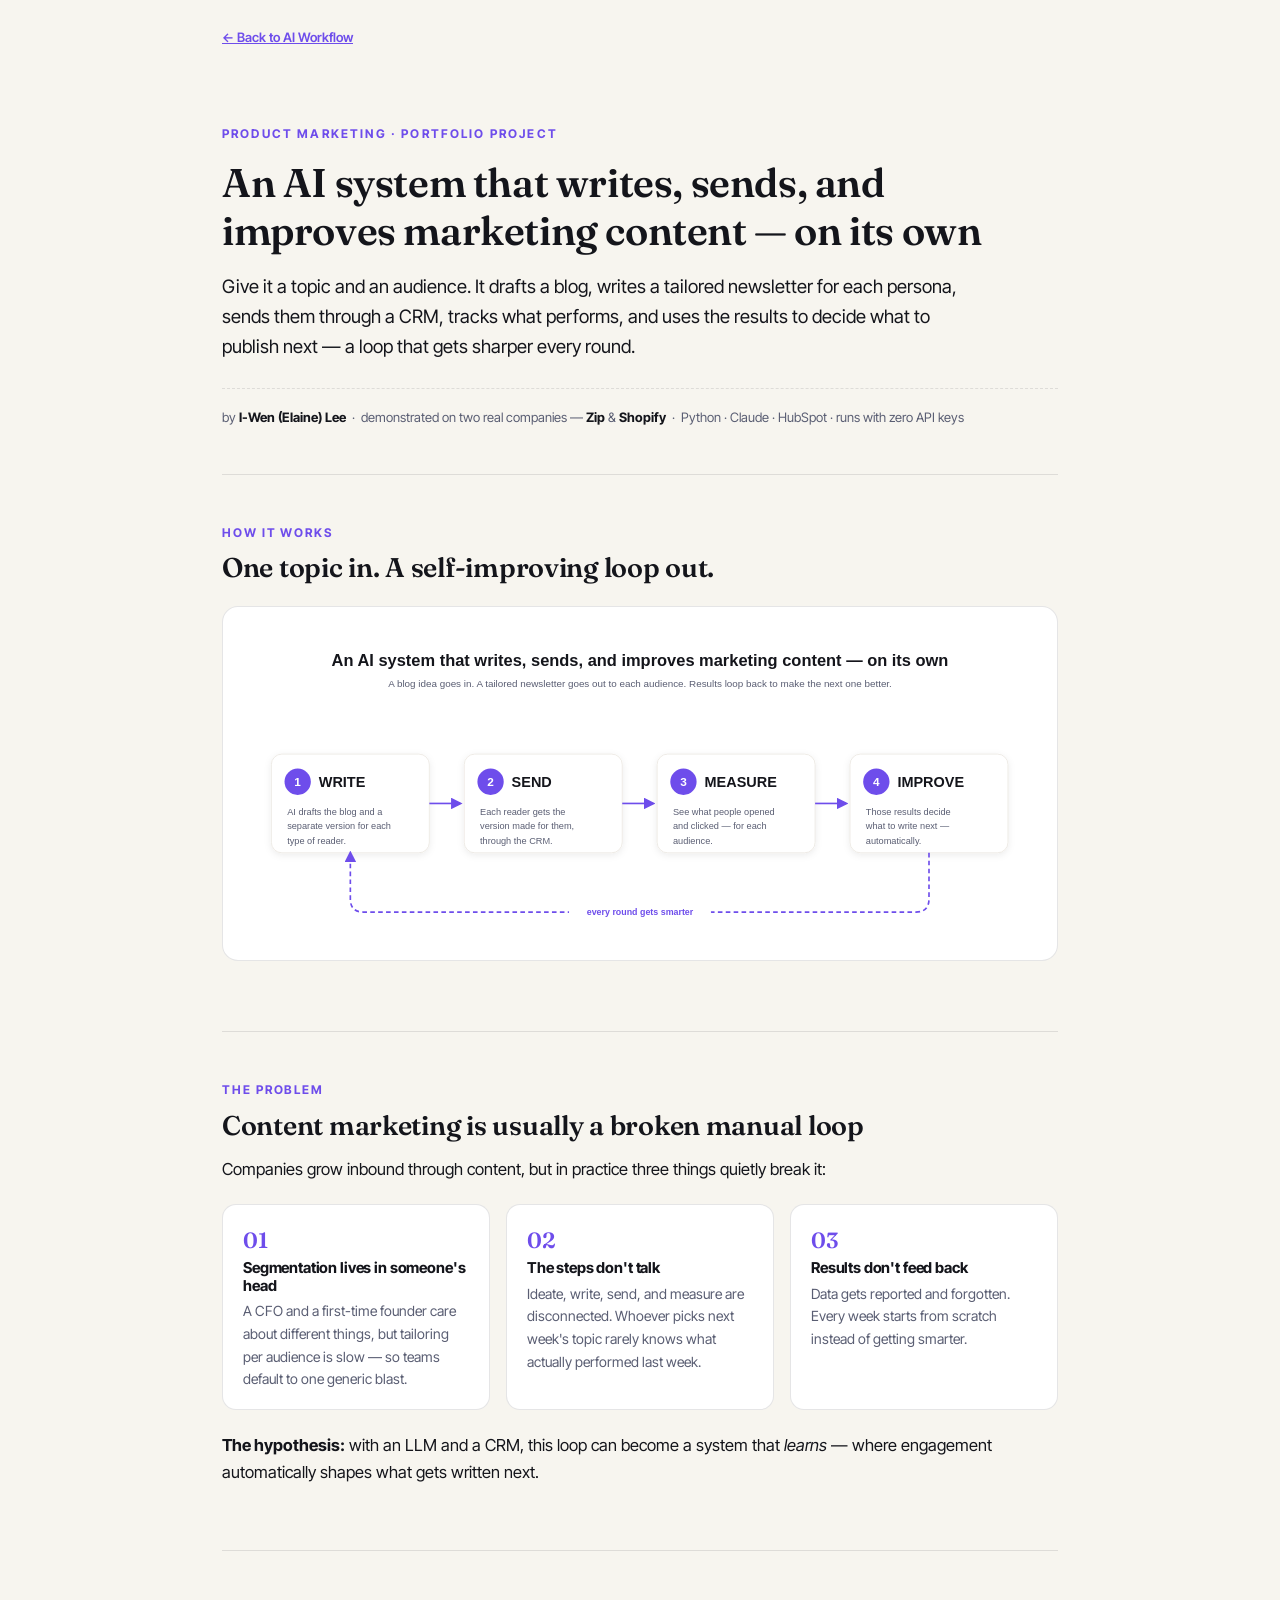
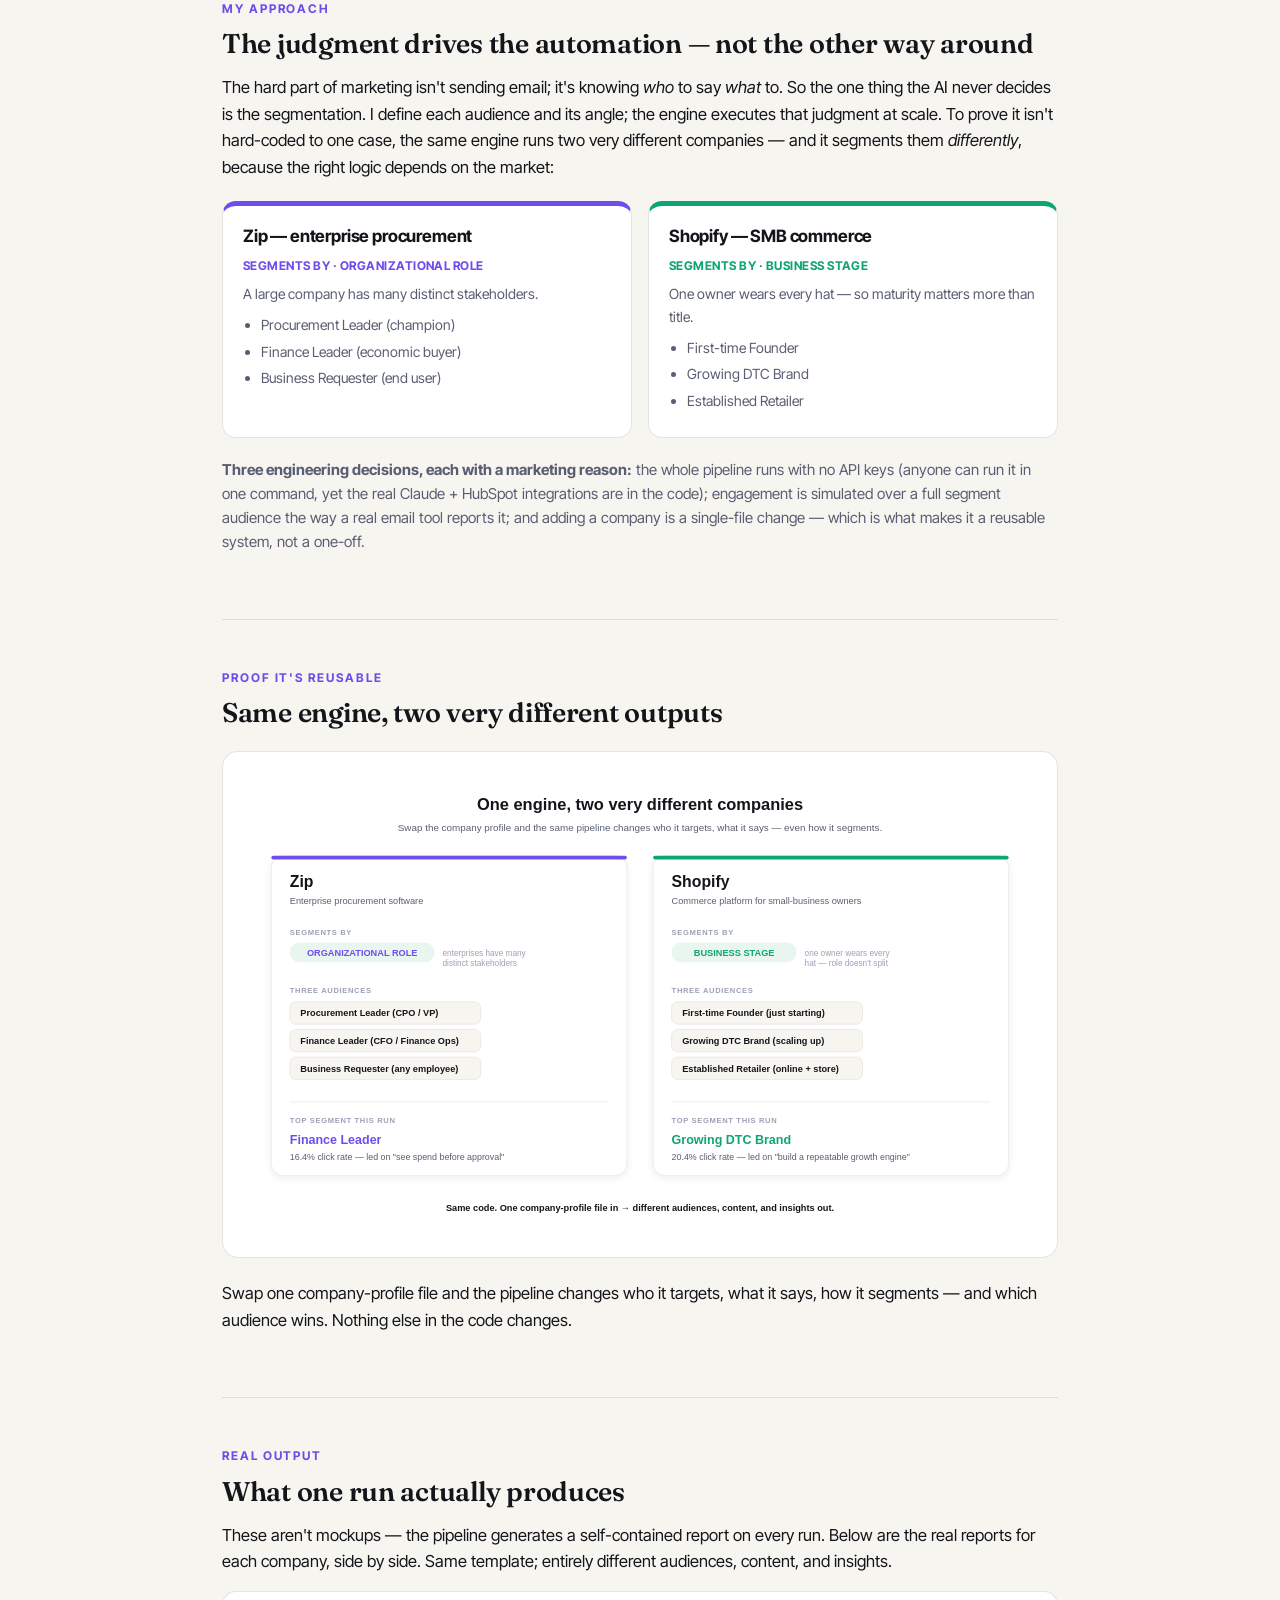
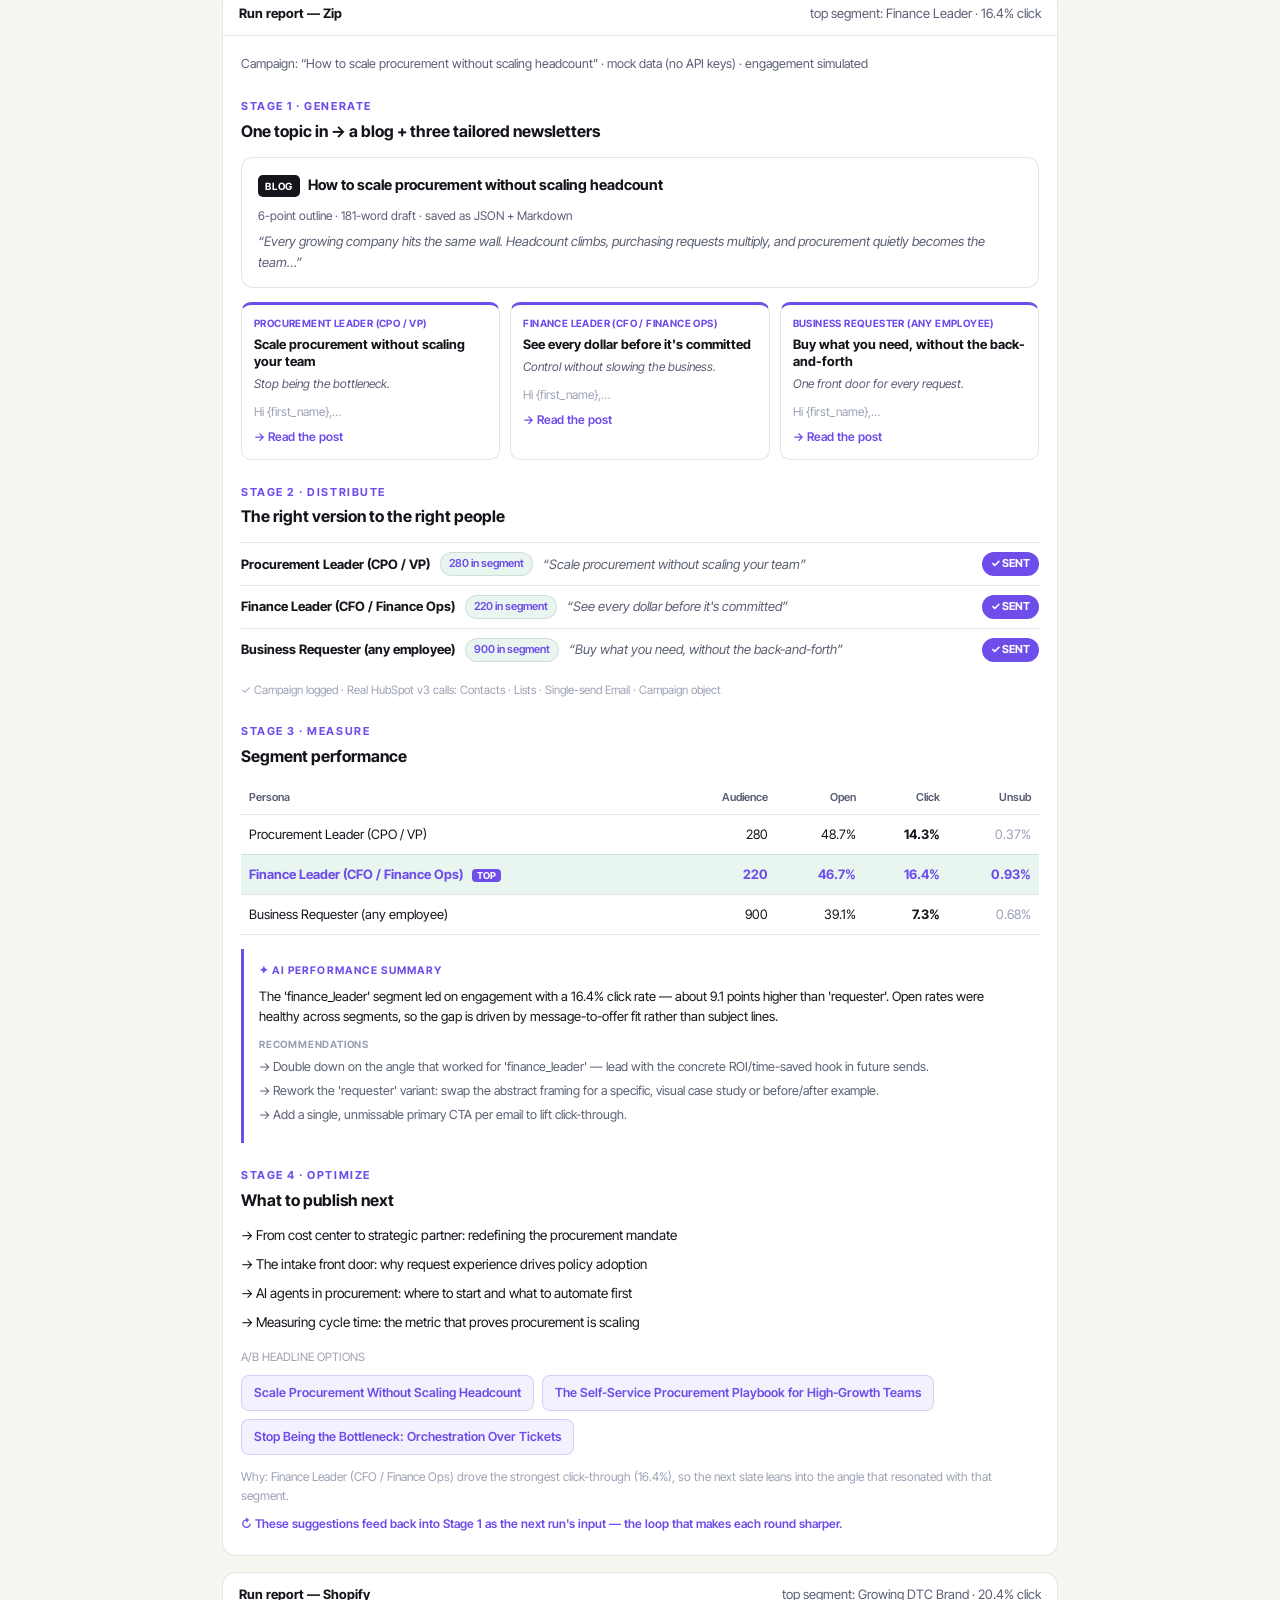
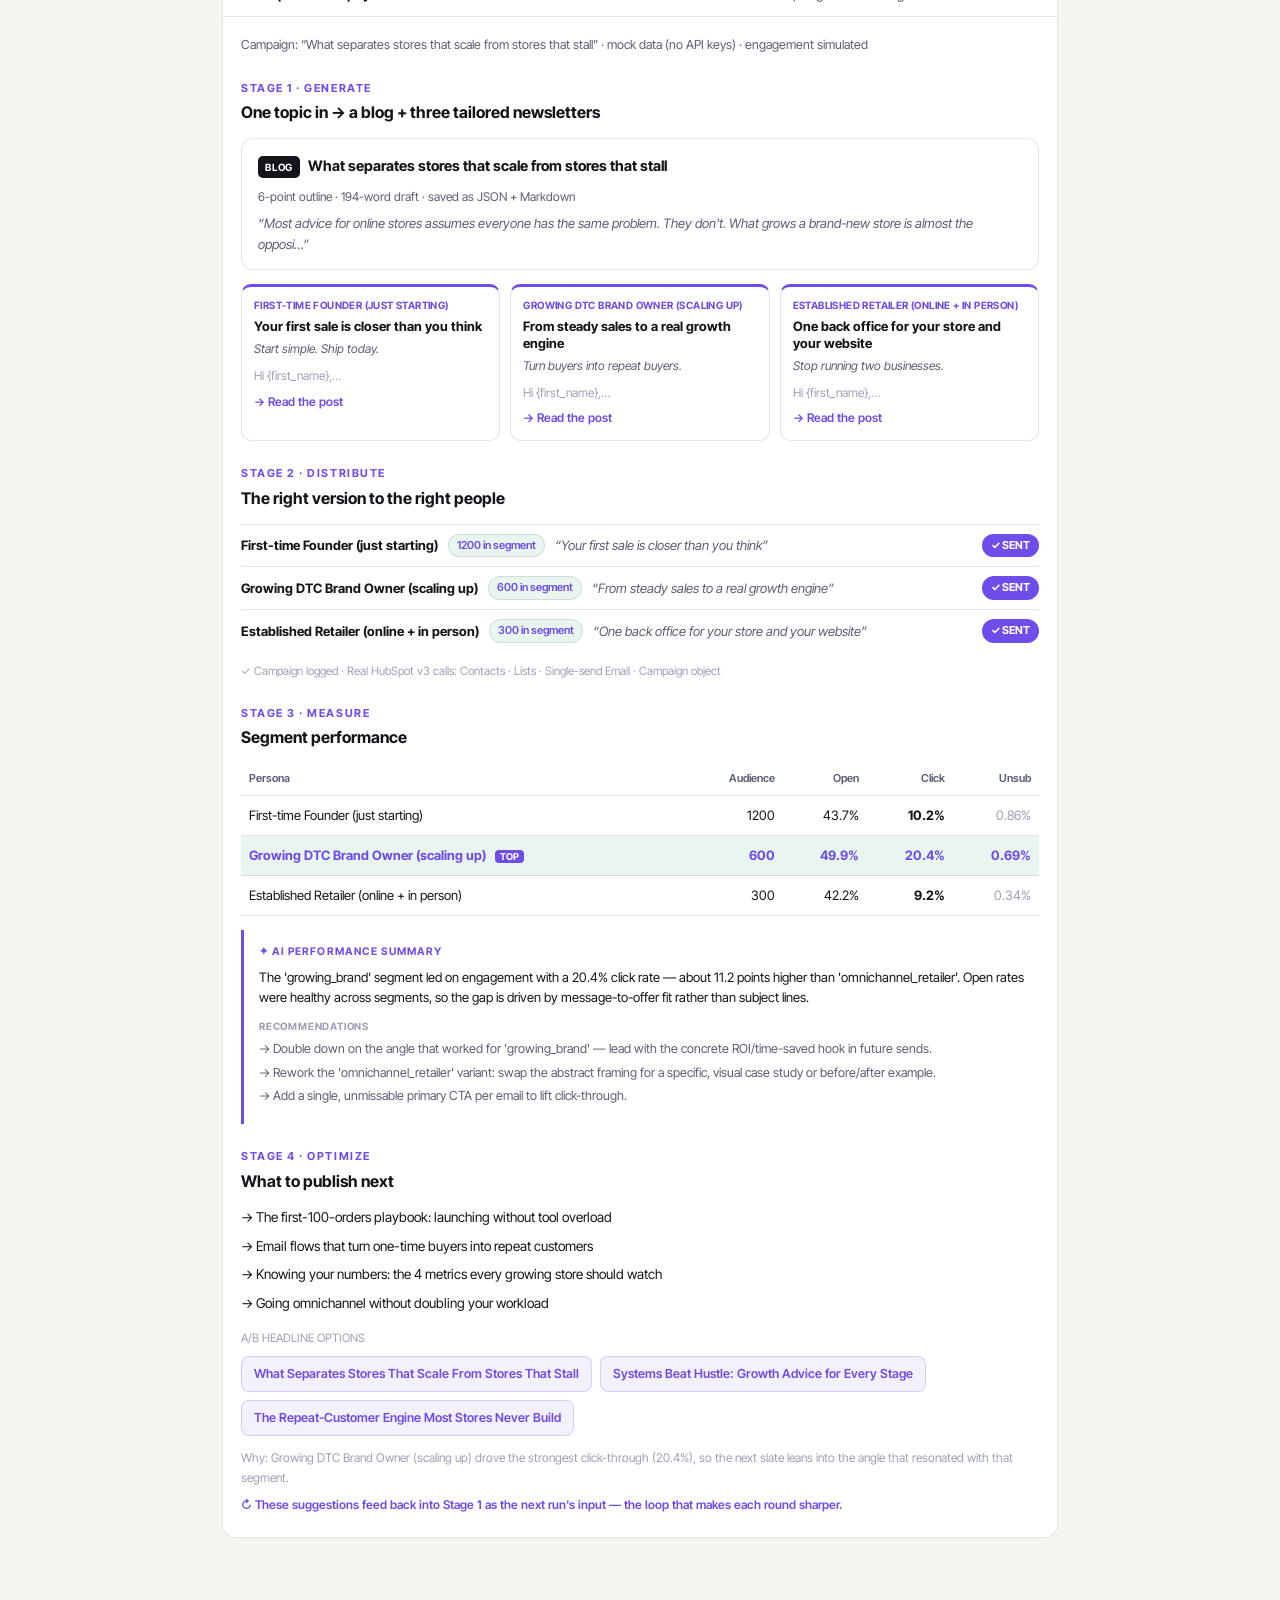
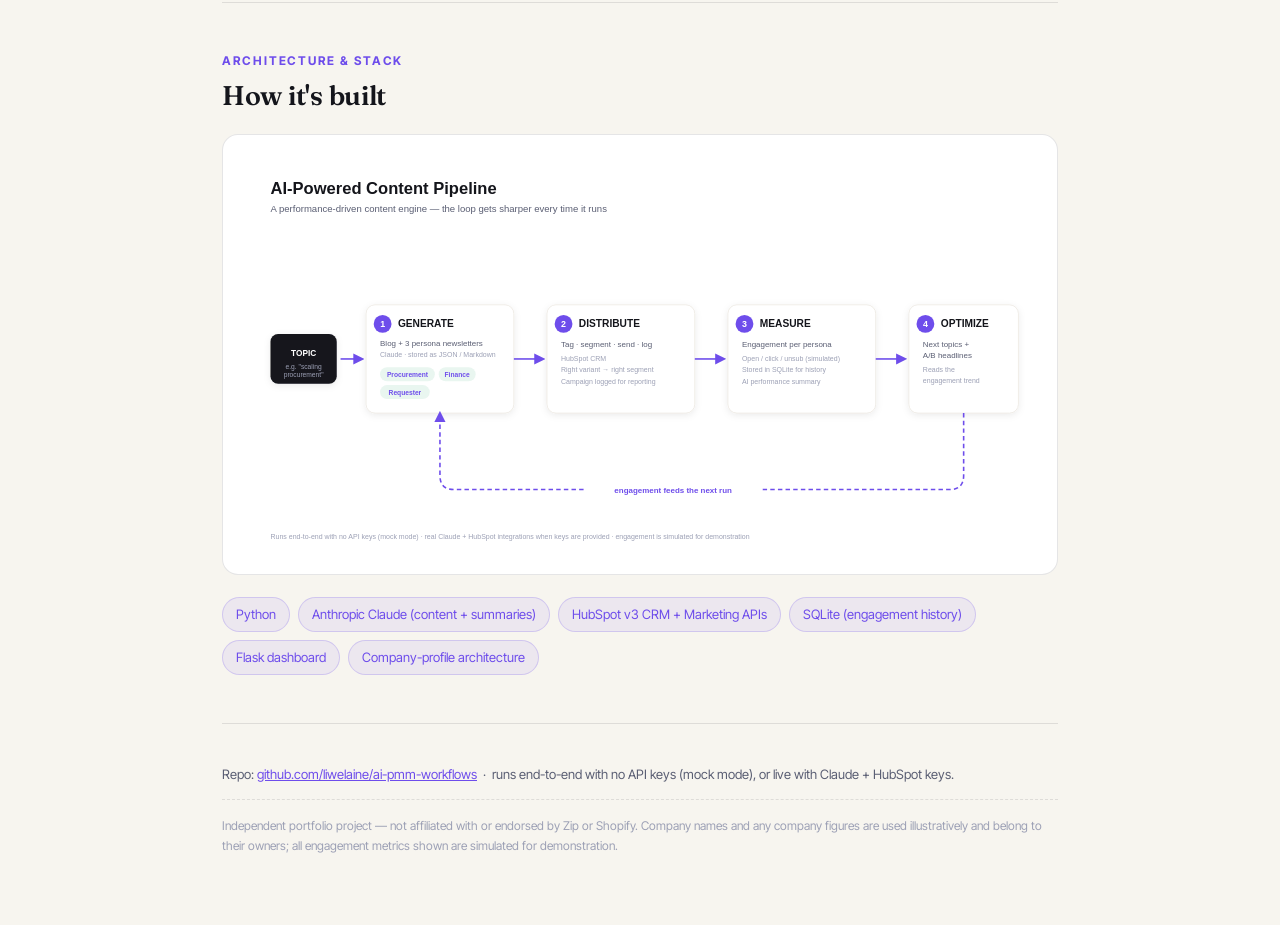
==== commit 43bcc5a7: "Add files via upload" ====
--- a/portfolio-case-study-2.html
+++ b/portfolio-case-study-2.html
@@ -1,14 +1,46 @@
 <!doctype html>
 <html lang="en"><head><meta charset="utf-8">
 <meta name="viewport" content="width=device-width, initial-scale=1">
-<title>AI-Powered Content Pipeline — Case Study</title>
+<title>AI Content Pipeline — AI-Native PMM Case Study · Elaine Lee</title>
+<meta name="description" content="A case study on the AI Content Pipeline: one company profile in, full GTM content loop out — personas, content, CRM distribution, analytics, and recommendations. Built by Elaine Lee, Senior PMM." />
+<meta name="author" content="Elaine Lee (I-Wen Lee)" />
+<meta name="robots" content="index, follow, max-image-preview:large" />
+<meta name="theme-color" content="#6E4DEB" />
+<link rel="canonical" href="https://leeiwen.org/portfolio-case-study-2.html" />
+<link rel="icon" href="data:image/svg+xml,<svg xmlns='http://www.w3.org/2000/svg' viewBox='0 0 64 64'><rect width='64' height='64' rx='14' fill='%236E4DEB'/><text x='50%25' y='50%25' text-anchor='middle' dominant-baseline='central' font-family='Georgia,serif' font-size='40' font-weight='700' fill='%23F7F5EF'>E</text></svg>" />
+<meta property="og:type" content="article" />
+<meta property="og:site_name" content="Elaine Lee — PMM Portfolio" />
+<meta property="og:url" content="https://leeiwen.org/portfolio-case-study-2.html" />
+<meta property="og:title" content="AI Content Pipeline — AI-Native PMM Case Study" />
+<meta property="og:description" content="One company profile in, full GTM content loop out: personas, content, CRM distribution, analytics, and recommendations." />
+<meta property="og:image" content="https://leeiwen.org/og-image.png" />
+<meta property="og:image:width" content="1200" />
+<meta property="og:image:height" content="630" />
+<meta property="og:image:alt" content="AI Content Pipeline case study — Elaine Lee" />
+<meta name="twitter:card" content="summary_large_image" />
+<meta name="twitter:title" content="AI Content Pipeline — AI-Native PMM Case Study" />
+<meta name="twitter:description" content="One company profile in, full GTM content loop out: personas, content, distribution, analytics, recommendations." />
+<meta name="twitter:image" content="https://leeiwen.org/og-image.png" />
+<script type="application/ld+json">
+{
+  "@context": "https://schema.org",
+  "@type": "CreativeWork",
+  "name": "AI Content Pipeline — AI-Native PMM Case Study",
+  "headline": "An AI system that writes, sends, measures, and improves marketing content",
+  "url": "https://leeiwen.org/portfolio-case-study-2.html",
+  "image": "https://leeiwen.org/og-image.png",
+  "author": { "@type": "Person", "name": "Elaine Lee", "alternateName": "I-Wen Lee", "url": "https://leeiwen.org/" },
+  "about": ["Product Marketing", "Go-to-Market", "AI Workflows", "Content Strategy"],
+  "isPartOf": { "@type": "WebSite", "name": "Elaine Lee — PMM Portfolio", "url": "https://leeiwen.org/" }
+}
+</script>
 <link rel="preconnect" href="https://fonts.googleapis.com">
 <link rel="preconnect" href="https://fonts.gstatic.com" crossorigin>
-<link href="https://fonts.googleapis.com/css2?family=Fraunces:opsz,wght@9..144,500;9..144,600;9..144,700&family=Hanken+Grotesk:wght@400;500;600;700&display=swap" rel="stylesheet">
+<link href="https://fonts.googleapis.com/css2?family=Fraunces:ital,opsz,wght@0,9..144,300..900;1,9..144,300..900&family=Inter+Tight:wght@300;400;500;600;700&family=JetBrains+Mono:wght@400;500&display=swap" rel="stylesheet">
 <style>
-  :root{--ink:#1A1A1A;--paper:#F6F4EF;--card:#fff;--line:#E4E2DC;--mut:#71747A;--teal:#0F766E;--amber:#C2410C;}
+  :root{--ink:#14151B;--paper:#F7F5EF;--card:#FFFFFF;--line:rgba(20,21,27,0.11);--mut:#5A5E73;--teal:#6E4DEB;--amber:#0EA571;--violet:#6E4DEB;--mint:#0EA571;--mint-soft:#C8F3DE;}
   *{box-sizing:border-box} html,body{margin:0}
-  body{background:var(--paper);color:var(--ink);font-family:'Hanken Grotesk',-apple-system,Arial,sans-serif;line-height:1.62;-webkit-font-smoothing:antialiased}
+  body{background:var(--paper);color:var(--ink);font-family:'Inter Tight',-apple-system,Arial,sans-serif;line-height:1.62;-webkit-font-smoothing:antialiased}
   .wrap{max-width:880px;margin:0 auto;padding:0 22px}
   h1,h2,h3{font-family:'Fraunces',Georgia,serif;line-height:1.18;letter-spacing:-.01em}
   a{color:var(--teal)}
@@ -17,7 +49,7 @@
   .hero{padding:74px 0 46px;border-bottom:1px solid var(--line)}
   .eyebrow{font-size:12px;font-weight:700;letter-spacing:.18em;text-transform:uppercase;color:var(--teal)}
   .hero h1{font-size:40px;font-weight:600;margin:16px 0 18px}
-  .lede{font-size:18.5px;color:#33363b;max-width:760px}
+  .lede{font-size:18.5px;color:var(--ink);max-width:760px}
   .meta{margin-top:26px;font-size:13px;color:var(--mut);border-top:1px dashed var(--line);padding-top:18px}
   .meta b{color:var(--ink)}
 
@@ -30,17 +62,17 @@
 
   .grid3{display:grid;grid-template-columns:1fr 1fr 1fr;gap:16px;margin:22px 0}
   .tile{background:var(--card);border:1px solid var(--line);border-radius:14px;padding:18px 20px}
-  .tile h3{font-family:'Hanken Grotesk';font-size:15px;font-weight:700;margin:0 0 6px}
-  .tile p{font-size:14px;color:#4a4d52;margin:0}
+  .tile h3{font-family:'Inter Tight';font-size:15px;font-weight:700;margin:0 0 6px}
+  .tile p{font-size:14px;color:var(--mut);margin:0}
   .tile .n{font-family:'Fraunces';font-size:22px;color:var(--teal);font-weight:600}
 
   .seglogic{display:grid;grid-template-columns:1fr 1fr;gap:16px;margin:20px 0}
   .seg{border:1px solid var(--line);border-radius:14px;padding:20px;background:var(--card)}
   .seg.z{border-top:5px solid var(--teal)} .seg.s{border-top:5px solid var(--amber)}
-  .seg h3{font-family:'Hanken Grotesk';font-size:17px;margin:0 0 2px}
+  .seg h3{font-family:'Inter Tight';font-size:17px;margin:0 0 2px}
   .seg .by{font-size:12px;font-weight:700;letter-spacing:.04em;text-transform:uppercase;margin:10px 0 8px}
   .seg.z .by{color:var(--teal)} .seg.s .by{color:var(--amber)}
-  .seg ul{margin:8px 0 0;padding-left:18px;font-size:14px;color:#4a4d52}
+  .seg ul{margin:8px 0 0;padding-left:18px;font-size:14px;color:var(--mut)}
   .seg li{margin:4px 0}
 
   .report{border:1px solid var(--line);border-radius:14px;overflow:hidden;margin:16px 0;background:var(--card)}
@@ -49,10 +81,10 @@
   .report .lab span{float:right;font-weight:400;color:var(--mut)}
 
   .stack{display:flex;flex-wrap:wrap;gap:8px;margin-top:8px}
-  .pill{font-size:13px;background:#EAF1F0;color:#13524c;border:1px solid #D3E3E0;border-radius:999px;padding:6px 13px}
+  .pill{font-size:13px;background:rgba(110,77,235,.08);color:var(--violet);border:1px solid rgba(110,77,235,.22);border-radius:999px;padding:6px 13px}
   ul.next{padding-left:20px} ul.next li{margin:7px 0;font-size:16px}
   footer{padding:40px 0 70px;color:var(--mut);font-size:13px}
-  .disc{font-size:12px;color:#9a9da2;margin-top:14px;border-top:1px dashed var(--line);padding-top:16px}
+  .disc{font-size:12px;color:#9CA0B5;margin-top:14px;border-top:1px dashed var(--line);padding-top:16px}
   @media(max-width:680px){.grid3,.seglogic{grid-template-columns:1fr}.hero h1{font-size:31px}}
 
   /* ===== run report (native HTML — crisp at any resolution) ===== */
@@ -60,49 +92,50 @@
   .rp-camp{font-size:12.5px;color:var(--mut);margin:0 0 4px}
   .rp-stage{margin-top:24px}
   .rp-sk{font-size:11px;font-weight:700;letter-spacing:.14em;text-transform:uppercase;color:var(--teal);margin-bottom:3px}
-  .rp-st{font-family:'Hanken Grotesk';font-size:16px;font-weight:700;margin:0 0 12px}
-  .rp-blog{background:#FAFAF8;border:1px solid var(--line);border-radius:12px;padding:14px 16px;margin-bottom:14px}
-  .rp-blog .tag{display:inline-block;font-size:10px;font-weight:700;letter-spacing:.08em;background:#1A1A1A;color:#fff;border-radius:5px;padding:3px 7px;margin-right:8px;vertical-align:middle}
+  .rp-st{font-family:'Inter Tight';font-size:16px;font-weight:700;margin:0 0 12px}
+  .rp-blog{background:rgba(255,255,255,.72);border:1px solid var(--line);border-radius:12px;padding:14px 16px;margin-bottom:14px}
+  .rp-blog .tag{display:inline-block;font-size:10px;font-weight:700;letter-spacing:.08em;background:var(--ink);color:#fff;border-radius:5px;padding:3px 7px;margin-right:8px;vertical-align:middle}
   .rp-blog .bt{font-weight:700;font-size:14.5px}
   .rp-blog .bm{font-size:12px;color:var(--mut);margin:8px 0 6px}
-  .rp-blog .bq{font-size:13px;color:#5a5d62;font-style:italic;margin:0}
+  .rp-blog .bq{font-size:13px;color:var(--mut);font-style:italic;margin:0}
   .rp-personas{display:grid;grid-template-columns:1fr 1fr 1fr;gap:10px}
   .rp-p{border:1px solid var(--line);border-top:3px solid var(--teal);border-radius:10px;padding:12px}
   .rp-p .pl{font-size:10px;font-weight:700;letter-spacing:.04em;text-transform:uppercase;color:var(--teal);margin-bottom:6px;line-height:1.3}
   .rp-p .ph{font-size:13px;font-weight:700;margin:0 0 4px;line-height:1.3}
   .rp-p .ps{font-size:12px;color:var(--mut);font-style:italic;margin:0 0 8px}
-  .rp-p .pg{font-size:12px;color:#9a9da2;margin:0 0 6px}
+  .rp-p .pg{font-size:12px;color:#9CA0B5;margin:0 0 6px}
   .rp-p .pr{font-size:12px;font-weight:600;color:var(--teal)}
   .rp-row{display:flex;align-items:center;gap:10px;padding:9px 0;border-top:1px solid var(--line);font-size:13px}
   .rp-row:first-of-type{border-top:none}
   .rp-row .nm{font-weight:700}
-  .rp-row .seg{font-size:11px;color:var(--teal);background:#EAF1F0;border-radius:999px;padding:2px 8px;font-weight:600;white-space:nowrap}
+  .rp-row .seg{font-size:11px;color:var(--teal);background:#E9F6F0;border-radius:999px;padding:2px 8px;font-weight:600;white-space:nowrap}
   .rp-row .subj{color:var(--mut);font-style:italic;flex:1}
   .rp-row .sent{font-size:11px;font-weight:700;color:#fff;background:var(--teal);border-radius:999px;padding:3px 9px;white-space:nowrap}
-  .rp-note{font-size:11.5px;color:#9a9da2;margin-top:10px}
+  .rp-note{font-size:11.5px;color:#9CA0B5;margin-top:10px}
   .rp-tbl{width:100%;border-collapse:collapse;font-size:13px;margin-top:4px}
   .rp-tbl th{font-weight:600;color:var(--mut);text-align:right;padding:7px 8px;font-size:11px;border-bottom:1px solid var(--line)}
   .rp-tbl th:first-child{text-align:left}
   .rp-tbl td{padding:9px 8px;text-align:right;border-bottom:1px solid var(--line)}
   .rp-tbl td:first-child{text-align:left}
-  .rp-tbl tr.top td{background:#EAF3F1;color:var(--teal);font-weight:700}
+  .rp-tbl tr.top td{background:#E9F6F0;color:var(--teal);font-weight:700}
   .rp-tbl .badge{font-size:9.5px;font-weight:700;color:#fff;background:var(--teal);border-radius:4px;padding:1px 5px;margin-left:6px;vertical-align:middle}
   .rp-tbl .click{font-weight:700;color:var(--ink)}
-  .rp-tbl .uns{color:#b6b8bd}
-  .rp-ai{border-left:3px solid var(--teal);background:#FAFAF8;border-radius:0 10px 10px 0;padding:13px 15px;margin-top:14px}
+  .rp-tbl .uns{color:#9CA0B5}
+  .rp-ai{border-left:3px solid var(--teal);background:rgba(255,255,255,.72);border-radius:0 10px 10px 0;padding:13px 15px;margin-top:14px}
   .rp-ai .h{font-size:10.5px;font-weight:700;letter-spacing:.1em;text-transform:uppercase;color:var(--teal);margin-bottom:7px}
   .rp-ai p{font-size:13px;margin:0 0 10px;line-height:1.55}
-  .rp-ai .rh{font-size:10px;font-weight:700;letter-spacing:.08em;text-transform:uppercase;color:#9a9da2;margin:0 0 6px}
-  .rp-ai .rec{font-size:12.5px;color:#4a4d52;margin:5px 0;line-height:1.5}
+  .rp-ai .rh{font-size:10px;font-weight:700;letter-spacing:.08em;text-transform:uppercase;color:#9CA0B5;margin:0 0 6px}
+  .rp-ai .rec{font-size:12.5px;color:var(--mut);margin:5px 0;line-height:1.5}
   .rp-next{list-style:none;padding:0;margin:6px 0 0}
   .rp-next li{font-size:13.5px;margin:7px 0}
   .rp-ab{display:flex;flex-wrap:wrap;gap:8px;margin-top:8px}
-  .rp-ab .opt{font-size:12.5px;background:#EAF1F0;color:#13524c;border:1px solid #D3E3E0;border-radius:8px;padding:7px 12px;font-weight:600}
-  .rp-why{font-size:12px;color:#9a9da2;margin-top:12px}
+  .rp-ab .opt{font-size:12.5px;background:rgba(110,77,235,.08);color:var(--violet);border:1px solid rgba(110,77,235,.22);border-radius:8px;padding:7px 12px;font-weight:600}
+  .rp-why{font-size:12px;color:#9CA0B5;margin-top:12px}
   .rp-loop{font-size:12px;color:var(--teal);font-weight:600;margin-top:8px}
   @media(max-width:680px){.rp-personas{grid-template-columns:1fr}.rp-row{flex-wrap:wrap}.rp-row .subj{flex-basis:100%}}
 </style></head>
 <body>
+  <div class="wrap" style="padding-top:24px;"><a href="index.html#/ai-workflow" style="font-size:13px;font-weight:600;color:var(--violet);">← Back to AI Workflow</a></div>
 <div class="wrap">
 
   <header class="hero">
@@ -121,67 +154,67 @@
     <div class="fig"><svg style="width:100%;height:auto;display:block" viewBox="0 0 1200 470" xmlns="http://www.w3.org/2000/svg" font-family="'Helvetica Neue', Arial, sans-serif">
   <defs>
     <filter id="soft" x="-20%" y="-20%" width="140%" height="140%">
-      <feDropShadow dx="0" dy="3" stdDeviation="6" flood-color="#1A1A1A" flood-opacity="0.08"/>
+      <feDropShadow dx="0" dy="3" stdDeviation="6" flood-color="#14151B" flood-opacity="0.08"/>
     </filter>
     <marker id="arrow" viewBox="0 0 10 10" refX="8" refY="5" markerWidth="7" markerHeight="7" orient="auto-start-reverse">
-      <path d="M0,0 L10,5 L0,10 z" fill="#0F766E"/>
+      <path d="M0,0 L10,5 L0,10 z" fill="#6E4DEB"/>
     </marker>
   </defs>
 
-  <rect width="1200" height="470" fill="#FAFAF8"/>
+  <rect width="1200" height="470" fill="#FFFFFF"/>
 
   <!-- plain-language title -->
-  <text x="600" y="56" font-size="25" font-weight="700" fill="#1A1A1A" text-anchor="middle">An AI system that writes, sends, and improves marketing content — on its own</text>
-  <text x="600" y="88" font-size="15" fill="#6B7280" text-anchor="middle">A blog idea goes in. A tailored newsletter goes out to each audience. Results loop back to make the next one better.</text>
+  <text x="600" y="56" font-size="25" font-weight="700" fill="#14151B" text-anchor="middle">An AI system that writes, sends, and improves marketing content — on its own</text>
+  <text x="600" y="88" font-size="15" fill="#5A5E73" text-anchor="middle">A blog idea goes in. A tailored newsletter goes out to each audience. Results loop back to make the next one better.</text>
 
   <!-- ===== 4 plain steps ===== -->
   <!-- 1 WRITE -->
-  <g filter="url(#soft)"><rect x="40" y="190" width="240" height="150" rx="16" fill="#FFFFFF" stroke="#E5E5E0"/></g>
-  <circle cx="80" cy="232" r="20" fill="#0F766E"/>
+  <g filter="url(#soft)"><rect x="40" y="190" width="240" height="150" rx="16" fill="#FFFFFF" stroke="#E7E3DB"/></g>
+  <circle cx="80" cy="232" r="20" fill="#6E4DEB"/>
   <text x="80" y="239" font-size="18" font-weight="700" fill="#FFFFFF" text-anchor="middle">1</text>
-  <text x="112" y="240" font-size="22" font-weight="700" fill="#1A1A1A">WRITE</text>
-  <text x="64" y="282" font-size="14" fill="#444444">AI drafts the blog and a</text>
-  <text x="64" y="304" font-size="14" fill="#444444">separate version for each</text>
-  <text x="64" y="326" font-size="14" fill="#444444">type of reader.</text>
-
-  <line x1="280" y1="265" x2="327" y2="265" stroke="#0F766E" stroke-width="2.5" marker-end="url(#arrow)"/>
+  <text x="112" y="240" font-size="22" font-weight="700" fill="#14151B">WRITE</text>
+  <text x="64" y="282" font-size="14" fill="#5A5E73">AI drafts the blog and a</text>
+  <text x="64" y="304" font-size="14" fill="#5A5E73">separate version for each</text>
+  <text x="64" y="326" font-size="14" fill="#5A5E73">type of reader.</text>
+
+  <line x1="280" y1="265" x2="327" y2="265" stroke="#6E4DEB" stroke-width="2.5" marker-end="url(#arrow)"/>
 
   <!-- 2 SEND -->
-  <g filter="url(#soft)"><rect x="333" y="190" width="240" height="150" rx="16" fill="#FFFFFF" stroke="#E5E5E0"/></g>
-  <circle cx="373" cy="232" r="20" fill="#0F766E"/>
+  <g filter="url(#soft)"><rect x="333" y="190" width="240" height="150" rx="16" fill="#FFFFFF" stroke="#E7E3DB"/></g>
+  <circle cx="373" cy="232" r="20" fill="#6E4DEB"/>
   <text x="373" y="239" font-size="18" font-weight="700" fill="#FFFFFF" text-anchor="middle">2</text>
-  <text x="405" y="240" font-size="22" font-weight="700" fill="#1A1A1A">SEND</text>
-  <text x="357" y="282" font-size="14" fill="#444444">Each reader gets the</text>
-  <text x="357" y="304" font-size="14" fill="#444444">version made for them,</text>
-  <text x="357" y="326" font-size="14" fill="#444444">through the CRM.</text>
-
-  <line x1="573" y1="265" x2="620" y2="265" stroke="#0F766E" stroke-width="2.5" marker-end="url(#arrow)"/>
+  <text x="405" y="240" font-size="22" font-weight="700" fill="#14151B">SEND</text>
+  <text x="357" y="282" font-size="14" fill="#5A5E73">Each reader gets the</text>
+  <text x="357" y="304" font-size="14" fill="#5A5E73">version made for them,</text>
+  <text x="357" y="326" font-size="14" fill="#5A5E73">through the CRM.</text>
+
+  <line x1="573" y1="265" x2="620" y2="265" stroke="#6E4DEB" stroke-width="2.5" marker-end="url(#arrow)"/>
 
   <!-- 3 MEASURE -->
-  <g filter="url(#soft)"><rect x="626" y="190" width="240" height="150" rx="16" fill="#FFFFFF" stroke="#E5E5E0"/></g>
-  <circle cx="666" cy="232" r="20" fill="#0F766E"/>
+  <g filter="url(#soft)"><rect x="626" y="190" width="240" height="150" rx="16" fill="#FFFFFF" stroke="#E7E3DB"/></g>
+  <circle cx="666" cy="232" r="20" fill="#6E4DEB"/>
   <text x="666" y="239" font-size="18" font-weight="700" fill="#FFFFFF" text-anchor="middle">3</text>
-  <text x="698" y="240" font-size="22" font-weight="700" fill="#1A1A1A">MEASURE</text>
-  <text x="650" y="282" font-size="14" fill="#444444">See what people opened</text>
-  <text x="650" y="304" font-size="14" fill="#444444">and clicked — for each</text>
-  <text x="650" y="326" font-size="14" fill="#444444">audience.</text>
-
-  <line x1="866" y1="265" x2="913" y2="265" stroke="#0F766E" stroke-width="2.5" marker-end="url(#arrow)"/>
+  <text x="698" y="240" font-size="22" font-weight="700" fill="#14151B">MEASURE</text>
+  <text x="650" y="282" font-size="14" fill="#5A5E73">See what people opened</text>
+  <text x="650" y="304" font-size="14" fill="#5A5E73">and clicked — for each</text>
+  <text x="650" y="326" font-size="14" fill="#5A5E73">audience.</text>
+
+  <line x1="866" y1="265" x2="913" y2="265" stroke="#6E4DEB" stroke-width="2.5" marker-end="url(#arrow)"/>
 
   <!-- 4 IMPROVE -->
-  <g filter="url(#soft)"><rect x="919" y="190" width="240" height="150" rx="16" fill="#FFFFFF" stroke="#E5E5E0"/></g>
-  <circle cx="959" cy="232" r="20" fill="#0F766E"/>
+  <g filter="url(#soft)"><rect x="919" y="190" width="240" height="150" rx="16" fill="#FFFFFF" stroke="#E7E3DB"/></g>
+  <circle cx="959" cy="232" r="20" fill="#6E4DEB"/>
   <text x="959" y="239" font-size="18" font-weight="700" fill="#FFFFFF" text-anchor="middle">4</text>
-  <text x="991" y="240" font-size="22" font-weight="700" fill="#1A1A1A">IMPROVE</text>
-  <text x="943" y="282" font-size="14" fill="#444444">Those results decide</text>
-  <text x="943" y="304" font-size="14" fill="#444444">what to write next —</text>
-  <text x="943" y="326" font-size="14" fill="#444444">automatically.</text>
+  <text x="991" y="240" font-size="22" font-weight="700" fill="#14151B">IMPROVE</text>
+  <text x="943" y="282" font-size="14" fill="#5A5E73">Those results decide</text>
+  <text x="943" y="304" font-size="14" fill="#5A5E73">what to write next —</text>
+  <text x="943" y="326" font-size="14" fill="#5A5E73">automatically.</text>
 
   <!-- loop back -->
   <path d="M 1039 340 L 1039 410 Q 1039 430 1019 430 L 180 430 Q 160 430 160 410 L 160 340"
-        fill="none" stroke="#0F766E" stroke-width="2.5" stroke-dasharray="7 5" marker-end="url(#arrow)"/>
-  <rect x="492" y="418" width="216" height="24" rx="12" fill="#FAFAF8"/>
-  <text x="600" y="435" font-size="13.5" font-weight="600" fill="#0F766E" text-anchor="middle">every round gets smarter</text>
+        fill="none" stroke="#6E4DEB" stroke-width="2.5" stroke-dasharray="7 5" marker-end="url(#arrow)"/>
+  <rect x="492" y="418" width="216" height="24" rx="12" fill="#FFFFFF"/>
+  <text x="600" y="435" font-size="13.5" font-weight="600" fill="#6E4DEB" text-anchor="middle">every round gets smarter</text>
 </svg></div>
   </section>
 
@@ -207,16 +240,16 @@
     <div class="seglogic">
       <div class="seg z"><h3>Zip — enterprise procurement</h3>
         <div class="by">Segments by · organizational role</div>
-        <p style="font-size:14px;color:#4a4d52;margin:0 0 6px">A large company has many distinct stakeholders.</p>
+        <p style="font-size:14px;color:var(--mut);margin:0 0 6px">A large company has many distinct stakeholders.</p>
         <ul><li>Procurement Leader (champion)</li><li>Finance Leader (economic buyer)</li><li>Business Requester (end user)</li></ul>
       </div>
       <div class="seg s"><h3>Shopify — SMB commerce</h3>
         <div class="by">Segments by · business stage</div>
-        <p style="font-size:14px;color:#4a4d52;margin:0 0 6px">One owner wears every hat — so maturity matters more than title.</p>
+        <p style="font-size:14px;color:var(--mut);margin:0 0 6px">One owner wears every hat — so maturity matters more than title.</p>
         <ul><li>First-time Founder</li><li>Growing DTC Brand</li><li>Established Retailer</li></ul>
       </div>
     </div>
-    <p style="font-size:15px;color:#4a4d52"><b>Three engineering decisions, each with a marketing reason:</b> the whole pipeline
+    <p style="font-size:15px;color:var(--mut)"><b>Three engineering decisions, each with a marketing reason:</b> the whole pipeline
     runs with no API keys (anyone can run it in one command, yet the real Claude + HubSpot integrations are in the code);
     engagement is simulated over a full segment audience the way a real email tool reports it; and adding a company is a
     single-file change — which is what makes it a reusable system, not a one-off.</p>
@@ -228,71 +261,71 @@
     <div class="fig"><svg style="width:100%;height:auto;display:block" viewBox="0 0 1200 700" xmlns="http://www.w3.org/2000/svg" font-family="'Helvetica Neue', Arial, sans-serif">
   <defs>
     <filter id="soft" x="-20%" y="-20%" width="140%" height="140%">
-      <feDropShadow dx="0" dy="3" stdDeviation="6" flood-color="#1A1A1A" flood-opacity="0.08"/>
+      <feDropShadow dx="0" dy="3" stdDeviation="6" flood-color="#14151B" flood-opacity="0.08"/>
     </filter>
   </defs>
-  <rect width="1200" height="700" fill="#FAFAF8"/>
+  <rect width="1200" height="700" fill="#FFFFFF"/>
 
   <!-- title -->
-  <text x="600" y="54" font-size="25" font-weight="700" fill="#1A1A1A" text-anchor="middle">One engine, two very different companies</text>
-  <text x="600" y="86" font-size="15" fill="#6B7280" text-anchor="middle">Swap the company profile and the same pipeline changes who it targets, what it says — even how it segments.</text>
+  <text x="600" y="54" font-size="25" font-weight="700" fill="#14151B" text-anchor="middle">One engine, two very different companies</text>
+  <text x="600" y="86" font-size="15" fill="#5A5E73" text-anchor="middle">Swap the company profile and the same pipeline changes who it targets, what it says — even how it segments.</text>
 
   <!-- ============ ZIP CARD ============ -->
-  <g filter="url(#soft)"><rect x="40" y="124" width="540" height="486" rx="18" fill="#FFFFFF" stroke="#E5E5E0"/></g>
-  <rect x="40" y="124" width="540" height="6" rx="3" fill="#0F766E"/>
-  <text x="68" y="172" font-size="24" font-weight="700" fill="#1A1A1A">Zip</text>
-  <text x="68" y="197" font-size="14" fill="#6B7280">Enterprise procurement software</text>
-
-  <text x="68" y="244" font-size="11.5" font-weight="700" fill="#9A9A9A" letter-spacing="1">SEGMENTS BY</text>
-  <g><rect x="68" y="256" width="220" height="30" rx="15" fill="#E8F3F1"/>
-     <text x="178" y="276" font-size="14" font-weight="700" fill="#0F766E" text-anchor="middle">ORGANIZATIONAL ROLE</text></g>
-  <text x="300" y="276" font-size="12.5" fill="#9A9A9A">enterprises have many</text>
-  <text x="300" y="292" font-size="12.5" fill="#9A9A9A">distinct stakeholders</text>
-
-  <text x="68" y="332" font-size="11.5" font-weight="700" fill="#9A9A9A" letter-spacing="1">THREE AUDIENCES</text>
+  <g filter="url(#soft)"><rect x="40" y="124" width="540" height="486" rx="18" fill="#FFFFFF" stroke="#E7E3DB"/></g>
+  <rect x="40" y="124" width="540" height="6" rx="3" fill="#6E4DEB"/>
+  <text x="68" y="172" font-size="24" font-weight="700" fill="#14151B">Zip</text>
+  <text x="68" y="197" font-size="14" fill="#5A5E73">Enterprise procurement software</text>
+
+  <text x="68" y="244" font-size="11.5" font-weight="700" fill="#9CA0B5" letter-spacing="1">SEGMENTS BY</text>
+  <g><rect x="68" y="256" width="220" height="30" rx="15" fill="#E9F6F0"/>
+     <text x="178" y="276" font-size="14" font-weight="700" fill="#6E4DEB" text-anchor="middle">ORGANIZATIONAL ROLE</text></g>
+  <text x="300" y="276" font-size="12.5" fill="#9CA0B5">enterprises have many</text>
+  <text x="300" y="292" font-size="12.5" fill="#9CA0B5">distinct stakeholders</text>
+
+  <text x="68" y="332" font-size="11.5" font-weight="700" fill="#9CA0B5" letter-spacing="1">THREE AUDIENCES</text>
   <g font-size="14" font-weight="600">
-    <rect x="68" y="346" width="290" height="34" rx="9" fill="#F4F6F5" stroke="#E0E6E4"/>
-    <text x="84" y="368" fill="#1A1A1A">Procurement Leader (CPO / VP)</text>
-    <rect x="68" y="388" width="290" height="34" rx="9" fill="#F4F6F5" stroke="#E0E6E4"/>
-    <text x="84" y="410" fill="#1A1A1A">Finance Leader (CFO / Finance Ops)</text>
-    <rect x="68" y="430" width="290" height="34" rx="9" fill="#F4F6F5" stroke="#E0E6E4"/>
-    <text x="84" y="452" fill="#1A1A1A">Business Requester (any employee)</text>
-  </g>
-
-  <line x1="68" y1="498" x2="552" y2="498" stroke="#EDEDEA"/>
-  <text x="68" y="530" font-size="11.5" font-weight="700" fill="#9A9A9A" letter-spacing="1">TOP SEGMENT THIS RUN</text>
-  <text x="68" y="562" font-size="19" font-weight="700" fill="#0F766E">Finance Leader</text>
-  <text x="68" y="586" font-size="13.5" fill="#6B7280">16.4% click rate — led on "see spend before approval"</text>
+    <rect x="68" y="346" width="290" height="34" rx="9" fill="#F7F5EF" stroke="#E7E3DB"/>
+    <text x="84" y="368" fill="#14151B">Procurement Leader (CPO / VP)</text>
+    <rect x="68" y="388" width="290" height="34" rx="9" fill="#F7F5EF" stroke="#E7E3DB"/>
+    <text x="84" y="410" fill="#14151B">Finance Leader (CFO / Finance Ops)</text>
+    <rect x="68" y="430" width="290" height="34" rx="9" fill="#F7F5EF" stroke="#E7E3DB"/>
+    <text x="84" y="452" fill="#14151B">Business Requester (any employee)</text>
+  </g>
+
+  <line x1="68" y1="498" x2="552" y2="498" stroke="#E7E3DB"/>
+  <text x="68" y="530" font-size="11.5" font-weight="700" fill="#9CA0B5" letter-spacing="1">TOP SEGMENT THIS RUN</text>
+  <text x="68" y="562" font-size="19" font-weight="700" fill="#6E4DEB">Finance Leader</text>
+  <text x="68" y="586" font-size="13.5" fill="#5A5E73">16.4% click rate — led on "see spend before approval"</text>
 
   <!-- ============ SHOPIFY CARD ============ -->
-  <g filter="url(#soft)"><rect x="620" y="124" width="540" height="486" rx="18" fill="#FFFFFF" stroke="#E5E5E0"/></g>
-  <rect x="620" y="124" width="540" height="6" rx="3" fill="#C2410C"/>
-  <text x="648" y="172" font-size="24" font-weight="700" fill="#1A1A1A">Shopify</text>
-  <text x="648" y="197" font-size="14" fill="#6B7280">Commerce platform for small-business owners</text>
-
-  <text x="648" y="244" font-size="11.5" font-weight="700" fill="#9A9A9A" letter-spacing="1">SEGMENTS BY</text>
-  <g><rect x="648" y="256" width="190" height="30" rx="15" fill="#FBEBE2"/>
-     <text x="743" y="276" font-size="14" font-weight="700" fill="#C2410C" text-anchor="middle">BUSINESS STAGE</text></g>
-  <text x="850" y="276" font-size="12.5" fill="#9A9A9A">one owner wears every</text>
-  <text x="850" y="292" font-size="12.5" fill="#9A9A9A">hat — role doesn't split</text>
-
-  <text x="648" y="332" font-size="11.5" font-weight="700" fill="#9A9A9A" letter-spacing="1">THREE AUDIENCES</text>
+  <g filter="url(#soft)"><rect x="620" y="124" width="540" height="486" rx="18" fill="#FFFFFF" stroke="#E7E3DB"/></g>
+  <rect x="620" y="124" width="540" height="6" rx="3" fill="#0EA571"/>
+  <text x="648" y="172" font-size="24" font-weight="700" fill="#14151B">Shopify</text>
+  <text x="648" y="197" font-size="14" fill="#5A5E73">Commerce platform for small-business owners</text>
+
+  <text x="648" y="244" font-size="11.5" font-weight="700" fill="#9CA0B5" letter-spacing="1">SEGMENTS BY</text>
+  <g><rect x="648" y="256" width="190" height="30" rx="15" fill="#E9F6F0"/>
+     <text x="743" y="276" font-size="14" font-weight="700" fill="#0EA571" text-anchor="middle">BUSINESS STAGE</text></g>
+  <text x="850" y="276" font-size="12.5" fill="#9CA0B5">one owner wears every</text>
+  <text x="850" y="292" font-size="12.5" fill="#9CA0B5">hat — role doesn't split</text>
+
+  <text x="648" y="332" font-size="11.5" font-weight="700" fill="#9CA0B5" letter-spacing="1">THREE AUDIENCES</text>
   <g font-size="14" font-weight="600">
-    <rect x="648" y="346" width="290" height="34" rx="9" fill="#F7F5F3" stroke="#EBE4DF"/>
-    <text x="664" y="368" fill="#1A1A1A">First-time Founder (just starting)</text>
-    <rect x="648" y="388" width="290" height="34" rx="9" fill="#F7F5F3" stroke="#EBE4DF"/>
-    <text x="664" y="410" fill="#1A1A1A">Growing DTC Brand (scaling up)</text>
-    <rect x="648" y="430" width="290" height="34" rx="9" fill="#F7F5F3" stroke="#EBE4DF"/>
-    <text x="664" y="452" fill="#1A1A1A">Established Retailer (online + store)</text>
-  </g>
-
-  <line x1="648" y1="498" x2="1132" y2="498" stroke="#EDEDEA"/>
-  <text x="648" y="530" font-size="11.5" font-weight="700" fill="#9A9A9A" letter-spacing="1">TOP SEGMENT THIS RUN</text>
-  <text x="648" y="562" font-size="19" font-weight="700" fill="#C2410C">Growing DTC Brand</text>
-  <text x="648" y="586" font-size="13.5" fill="#6B7280">20.4% click rate — led on "build a repeatable growth engine"</text>
+    <rect x="648" y="346" width="290" height="34" rx="9" fill="#F7F5EF" stroke="#E7E3DB"/>
+    <text x="664" y="368" fill="#14151B">First-time Founder (just starting)</text>
+    <rect x="648" y="388" width="290" height="34" rx="9" fill="#F7F5EF" stroke="#E7E3DB"/>
+    <text x="664" y="410" fill="#14151B">Growing DTC Brand (scaling up)</text>
+    <rect x="648" y="430" width="290" height="34" rx="9" fill="#F7F5EF" stroke="#E7E3DB"/>
+    <text x="664" y="452" fill="#14151B">Established Retailer (online + store)</text>
+  </g>
+
+  <line x1="648" y1="498" x2="1132" y2="498" stroke="#E7E3DB"/>
+  <text x="648" y="530" font-size="11.5" font-weight="700" fill="#9CA0B5" letter-spacing="1">TOP SEGMENT THIS RUN</text>
+  <text x="648" y="562" font-size="19" font-weight="700" fill="#0EA571">Growing DTC Brand</text>
+  <text x="648" y="586" font-size="13.5" fill="#5A5E73">20.4% click rate — led on "build a repeatable growth engine"</text>
 
   <!-- bottom strip -->
-  <text x="600" y="664" font-size="14" font-weight="600" fill="#1A1A1A" text-anchor="middle">Same code. One company-profile file in → different audiences, content, and insights out.</text>
+  <text x="600" y="664" font-size="14" font-weight="600" fill="#14151B" text-anchor="middle">Same code. One company-profile file in → different audiences, content, and insights out.</text>
 </svg></div>
     <p>Swap one company-profile file and the pipeline changes who it targets, what it says, how it segments — and
     which audience wins. Nothing else in the code changes.</p>
@@ -391,107 +424,107 @@
     <div class="fig"><svg style="width:100%;height:auto;display:block" viewBox="0 0 1240 620" xmlns="http://www.w3.org/2000/svg" font-family="'Helvetica Neue', Arial, sans-serif">
   <defs>
     <filter id="soft" x="-20%" y="-20%" width="140%" height="140%">
-      <feDropShadow dx="0" dy="3" stdDeviation="6" flood-color="#1A1A1A" flood-opacity="0.08"/>
+      <feDropShadow dx="0" dy="3" stdDeviation="6" flood-color="#14151B" flood-opacity="0.08"/>
     </filter>
     <marker id="arrow" viewBox="0 0 10 10" refX="8" refY="5" markerWidth="7" markerHeight="7" orient="auto-start-reverse">
-      <path d="M0,0 L10,5 L0,10 z" fill="#0F766E"/>
+      <path d="M0,0 L10,5 L0,10 z" fill="#6E4DEB"/>
     </marker>
     <marker id="arrowDash" viewBox="0 0 10 10" refX="8" refY="5" markerWidth="7" markerHeight="7" orient="auto-start-reverse">
-      <path d="M0,0 L10,5 L0,10 z" fill="#0F766E"/>
+      <path d="M0,0 L10,5 L0,10 z" fill="#6E4DEB"/>
     </marker>
   </defs>
 
   <!-- background -->
-  <rect width="1240" height="620" fill="#FAFAF8"/>
+  <rect width="1240" height="620" fill="#FFFFFF"/>
 
   <!-- title -->
-  <text x="40" y="58" font-size="26" font-weight="700" fill="#1A1A1A">AI-Powered Content Pipeline</text>
-  <text x="40" y="86" font-size="15" fill="#6B7280">A performance-driven content engine — the loop gets sharper every time it runs</text>
+  <text x="40" y="58" font-size="26" font-weight="700" fill="#14151B">AI-Powered Content Pipeline</text>
+  <text x="40" y="86" font-size="15" fill="#5A5E73">A performance-driven content engine — the loop gets sharper every time it runs</text>
 
   <!-- TOPIC input -->
   <g filter="url(#soft)">
-    <rect x="40" y="278" width="104" height="78" rx="12" fill="#1A1A1A"/>
+    <rect x="40" y="278" width="104" height="78" rx="12" fill="#14151B"/>
   </g>
   <text x="92" y="312" font-size="13" font-weight="700" fill="#FFFFFF" text-anchor="middle">TOPIC</text>
-  <text x="92" y="332" font-size="10.5" fill="#B8B8B8" text-anchor="middle">e.g. "scaling</text>
-  <text x="92" y="345" font-size="10.5" fill="#B8B8B8" text-anchor="middle">procurement"</text>
+  <text x="92" y="332" font-size="10.5" fill="#9CA0B5" text-anchor="middle">e.g. "scaling</text>
+  <text x="92" y="345" font-size="10.5" fill="#9CA0B5" text-anchor="middle">procurement"</text>
 
   <!-- arrow topic -> stage1 -->
-  <line x1="150" y1="317" x2="184" y2="317" stroke="#0F766E" stroke-width="2.5" marker-end="url(#arrow)"/>
+  <line x1="150" y1="317" x2="184" y2="317" stroke="#6E4DEB" stroke-width="2.5" marker-end="url(#arrow)"/>
 
   <!-- ===================== STAGE CARDS ===================== -->
   <!-- Stage 1: GENERATE -->
   <g filter="url(#soft)">
-    <rect x="190" y="232" width="232" height="170" rx="14" fill="#FFFFFF" stroke="#E5E5E0" stroke-width="1"/>
-  </g>
-  <circle cx="216" cy="262" r="14" fill="#0F766E"/>
+    <rect x="190" y="232" width="232" height="170" rx="14" fill="#FFFFFF" stroke="#E7E3DB" stroke-width="1"/>
+  </g>
+  <circle cx="216" cy="262" r="14" fill="#6E4DEB"/>
   <text x="216" y="267" font-size="14" font-weight="700" fill="#FFFFFF" text-anchor="middle">1</text>
-  <text x="240" y="267" font-size="16" font-weight="700" fill="#1A1A1A">GENERATE</text>
-  <text x="212" y="296" font-size="12.5" fill="#444444">Blog + 3 persona newsletters</text>
-  <text x="212" y="314" font-size="11" fill="#9A9A9A">Claude · stored as JSON / Markdown</text>
+  <text x="240" y="267" font-size="16" font-weight="700" fill="#14151B">GENERATE</text>
+  <text x="212" y="296" font-size="12.5" fill="#5A5E73">Blog + 3 persona newsletters</text>
+  <text x="212" y="314" font-size="11" fill="#9CA0B5">Claude · stored as JSON / Markdown</text>
   <!-- persona chips -->
   <g font-size="10.5" font-weight="600">
-    <rect x="212" y="330" width="86" height="22" rx="11" fill="#E8F3F1"/>
-    <text x="255" y="345" fill="#0F766E" text-anchor="middle">Procurement</text>
-    <rect x="304" y="330" width="58" height="22" rx="11" fill="#E8F3F1"/>
-    <text x="333" y="345" fill="#0F766E" text-anchor="middle">Finance</text>
-    <rect x="212" y="358" width="78" height="22" rx="11" fill="#E8F3F1"/>
-    <text x="251" y="373" fill="#0F766E" text-anchor="middle">Requester</text>
+    <rect x="212" y="330" width="86" height="22" rx="11" fill="#E9F6F0"/>
+    <text x="255" y="345" fill="#6E4DEB" text-anchor="middle">Procurement</text>
+    <rect x="304" y="330" width="58" height="22" rx="11" fill="#E9F6F0"/>
+    <text x="333" y="345" fill="#6E4DEB" text-anchor="middle">Finance</text>
+    <rect x="212" y="358" width="78" height="22" rx="11" fill="#E9F6F0"/>
+    <text x="251" y="373" fill="#6E4DEB" text-anchor="middle">Requester</text>
   </g>
 
   <!-- arrow 1->2 -->
-  <line x1="422" y1="317" x2="468" y2="317" stroke="#0F766E" stroke-width="2.5" marker-end="url(#arrow)"/>
+  <line x1="422" y1="317" x2="468" y2="317" stroke="#6E4DEB" stroke-width="2.5" marker-end="url(#arrow)"/>
 
   <!-- Stage 2: DISTRIBUTE -->
   <g filter="url(#soft)">
-    <rect x="474" y="232" width="232" height="170" rx="14" fill="#FFFFFF" stroke="#E5E5E0" stroke-width="1"/>
-  </g>
-  <circle cx="500" cy="262" r="14" fill="#0F766E"/>
+    <rect x="474" y="232" width="232" height="170" rx="14" fill="#FFFFFF" stroke="#E7E3DB" stroke-width="1"/>
+  </g>
+  <circle cx="500" cy="262" r="14" fill="#6E4DEB"/>
   <text x="500" y="267" font-size="14" font-weight="700" fill="#FFFFFF" text-anchor="middle">2</text>
-  <text x="524" y="267" font-size="16" font-weight="700" fill="#1A1A1A">DISTRIBUTE</text>
-  <text x="496" y="298" font-size="12.5" fill="#444444">Tag · segment · send · log</text>
-  <text x="496" y="320" font-size="11" fill="#9A9A9A">HubSpot CRM</text>
-  <text x="496" y="338" font-size="11" fill="#9A9A9A">Right variant → right segment</text>
-  <text x="496" y="356" font-size="11" fill="#9A9A9A">Campaign logged for reporting</text>
+  <text x="524" y="267" font-size="16" font-weight="700" fill="#14151B">DISTRIBUTE</text>
+  <text x="496" y="298" font-size="12.5" fill="#5A5E73">Tag · segment · send · log</text>
+  <text x="496" y="320" font-size="11" fill="#9CA0B5">HubSpot CRM</text>
+  <text x="496" y="338" font-size="11" fill="#9CA0B5">Right variant → right segment</text>
+  <text x="496" y="356" font-size="11" fill="#9CA0B5">Campaign logged for reporting</text>
 
   <!-- arrow 2->3 -->
-  <line x1="706" y1="317" x2="752" y2="317" stroke="#0F766E" stroke-width="2.5" marker-end="url(#arrow)"/>
+  <line x1="706" y1="317" x2="752" y2="317" stroke="#6E4DEB" stroke-width="2.5" marker-end="url(#arrow)"/>
 
   <!-- Stage 3: MEASURE -->
   <g filter="url(#soft)">
-    <rect x="758" y="232" width="232" height="170" rx="14" fill="#FFFFFF" stroke="#E5E5E0" stroke-width="1"/>
-  </g>
-  <circle cx="784" cy="262" r="14" fill="#0F766E"/>
+    <rect x="758" y="232" width="232" height="170" rx="14" fill="#FFFFFF" stroke="#E7E3DB" stroke-width="1"/>
+  </g>
+  <circle cx="784" cy="262" r="14" fill="#6E4DEB"/>
   <text x="784" y="267" font-size="14" font-weight="700" fill="#FFFFFF" text-anchor="middle">3</text>
-  <text x="808" y="267" font-size="16" font-weight="700" fill="#1A1A1A">MEASURE</text>
-  <text x="780" y="298" font-size="12.5" fill="#444444">Engagement per persona</text>
-  <text x="780" y="320" font-size="11" fill="#9A9A9A">Open / click / unsub (simulated)</text>
-  <text x="780" y="338" font-size="11" fill="#9A9A9A">Stored in SQLite for history</text>
-  <text x="780" y="356" font-size="11" fill="#9A9A9A">AI performance summary</text>
+  <text x="808" y="267" font-size="16" font-weight="700" fill="#14151B">MEASURE</text>
+  <text x="780" y="298" font-size="12.5" fill="#5A5E73">Engagement per persona</text>
+  <text x="780" y="320" font-size="11" fill="#9CA0B5">Open / click / unsub (simulated)</text>
+  <text x="780" y="338" font-size="11" fill="#9CA0B5">Stored in SQLite for history</text>
+  <text x="780" y="356" font-size="11" fill="#9CA0B5">AI performance summary</text>
 
   <!-- arrow 3->4 -->
-  <line x1="990" y1="317" x2="1036" y2="317" stroke="#0F766E" stroke-width="2.5" marker-end="url(#arrow)"/>
+  <line x1="990" y1="317" x2="1036" y2="317" stroke="#6E4DEB" stroke-width="2.5" marker-end="url(#arrow)"/>
 
   <!-- Stage 4: OPTIMIZE -->
   <g filter="url(#soft)">
-    <rect x="1042" y="232" width="172" height="170" rx="14" fill="#FFFFFF" stroke="#E5E5E0" stroke-width="1"/>
-  </g>
-  <circle cx="1068" cy="262" r="14" fill="#0F766E"/>
+    <rect x="1042" y="232" width="172" height="170" rx="14" fill="#FFFFFF" stroke="#E7E3DB" stroke-width="1"/>
+  </g>
+  <circle cx="1068" cy="262" r="14" fill="#6E4DEB"/>
   <text x="1068" y="267" font-size="14" font-weight="700" fill="#FFFFFF" text-anchor="middle">4</text>
-  <text x="1092" y="267" font-size="16" font-weight="700" fill="#1A1A1A">OPTIMIZE</text>
-  <text x="1064" y="298" font-size="12.5" fill="#444444">Next topics +</text>
-  <text x="1064" y="316" font-size="12.5" fill="#444444">A/B headlines</text>
-  <text x="1064" y="338" font-size="11" fill="#9A9A9A">Reads the</text>
-  <text x="1064" y="354" font-size="11" fill="#9A9A9A">engagement trend</text>
+  <text x="1092" y="267" font-size="16" font-weight="700" fill="#14151B">OPTIMIZE</text>
+  <text x="1064" y="298" font-size="12.5" fill="#5A5E73">Next topics +</text>
+  <text x="1064" y="316" font-size="12.5" fill="#5A5E73">A/B headlines</text>
+  <text x="1064" y="338" font-size="11" fill="#9CA0B5">Reads the</text>
+  <text x="1064" y="354" font-size="11" fill="#9CA0B5">engagement trend</text>
 
   <!-- ===================== FEEDBACK LOOP ===================== -->
   <path d="M 1128 402 L 1128 500 Q 1128 522 1106 522 L 328 522 Q 306 522 306 500 L 306 402"
-        fill="none" stroke="#0F766E" stroke-width="2.5" stroke-dasharray="7 5" marker-end="url(#arrowDash)"/>
-  <rect x="532" y="510" width="280" height="24" rx="12" fill="#FAFAF8"/>
-  <text x="672" y="527" font-size="12.5" font-weight="600" fill="#0F766E" text-anchor="middle">engagement feeds the next run</text>
+        fill="none" stroke="#6E4DEB" stroke-width="2.5" stroke-dasharray="7 5" marker-end="url(#arrowDash)"/>
+  <rect x="532" y="510" width="280" height="24" rx="12" fill="#FFFFFF"/>
+  <text x="672" y="527" font-size="12.5" font-weight="600" fill="#6E4DEB" text-anchor="middle">engagement feeds the next run</text>
 
   <!-- footer note -->
-  <text x="40" y="600" font-size="11" fill="#9A9A9A">Runs end-to-end with no API keys (mock mode) · real Claude + HubSpot integrations when keys are provided · engagement is simulated for demonstration</text>
+  <text x="40" y="600" font-size="11" fill="#9CA0B5">Runs end-to-end with no API keys (mock mode) · real Claude + HubSpot integrations when keys are provided · engagement is simulated for demonstration</text>
 </svg></div>
     <div class="stack">
       <span class="pill">Python</span><span class="pill">Anthropic Claude (content + summaries)</span>
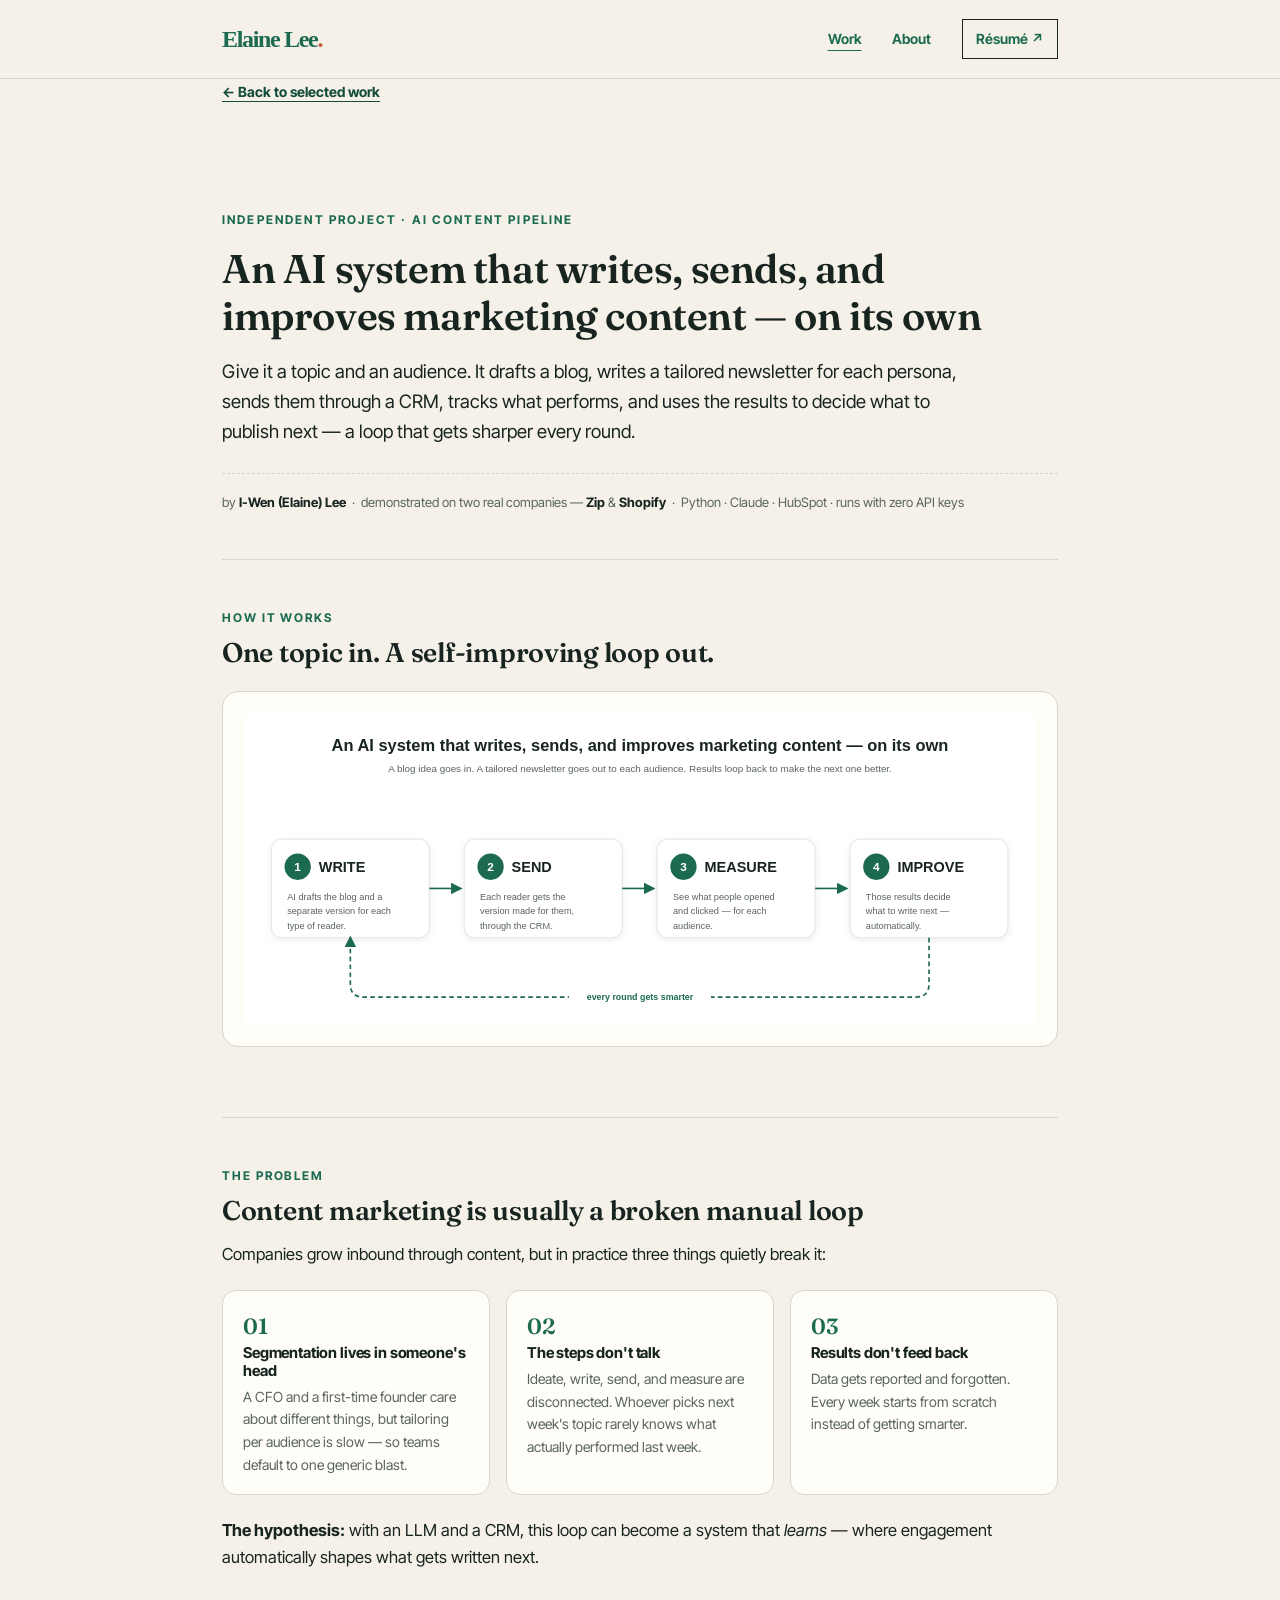
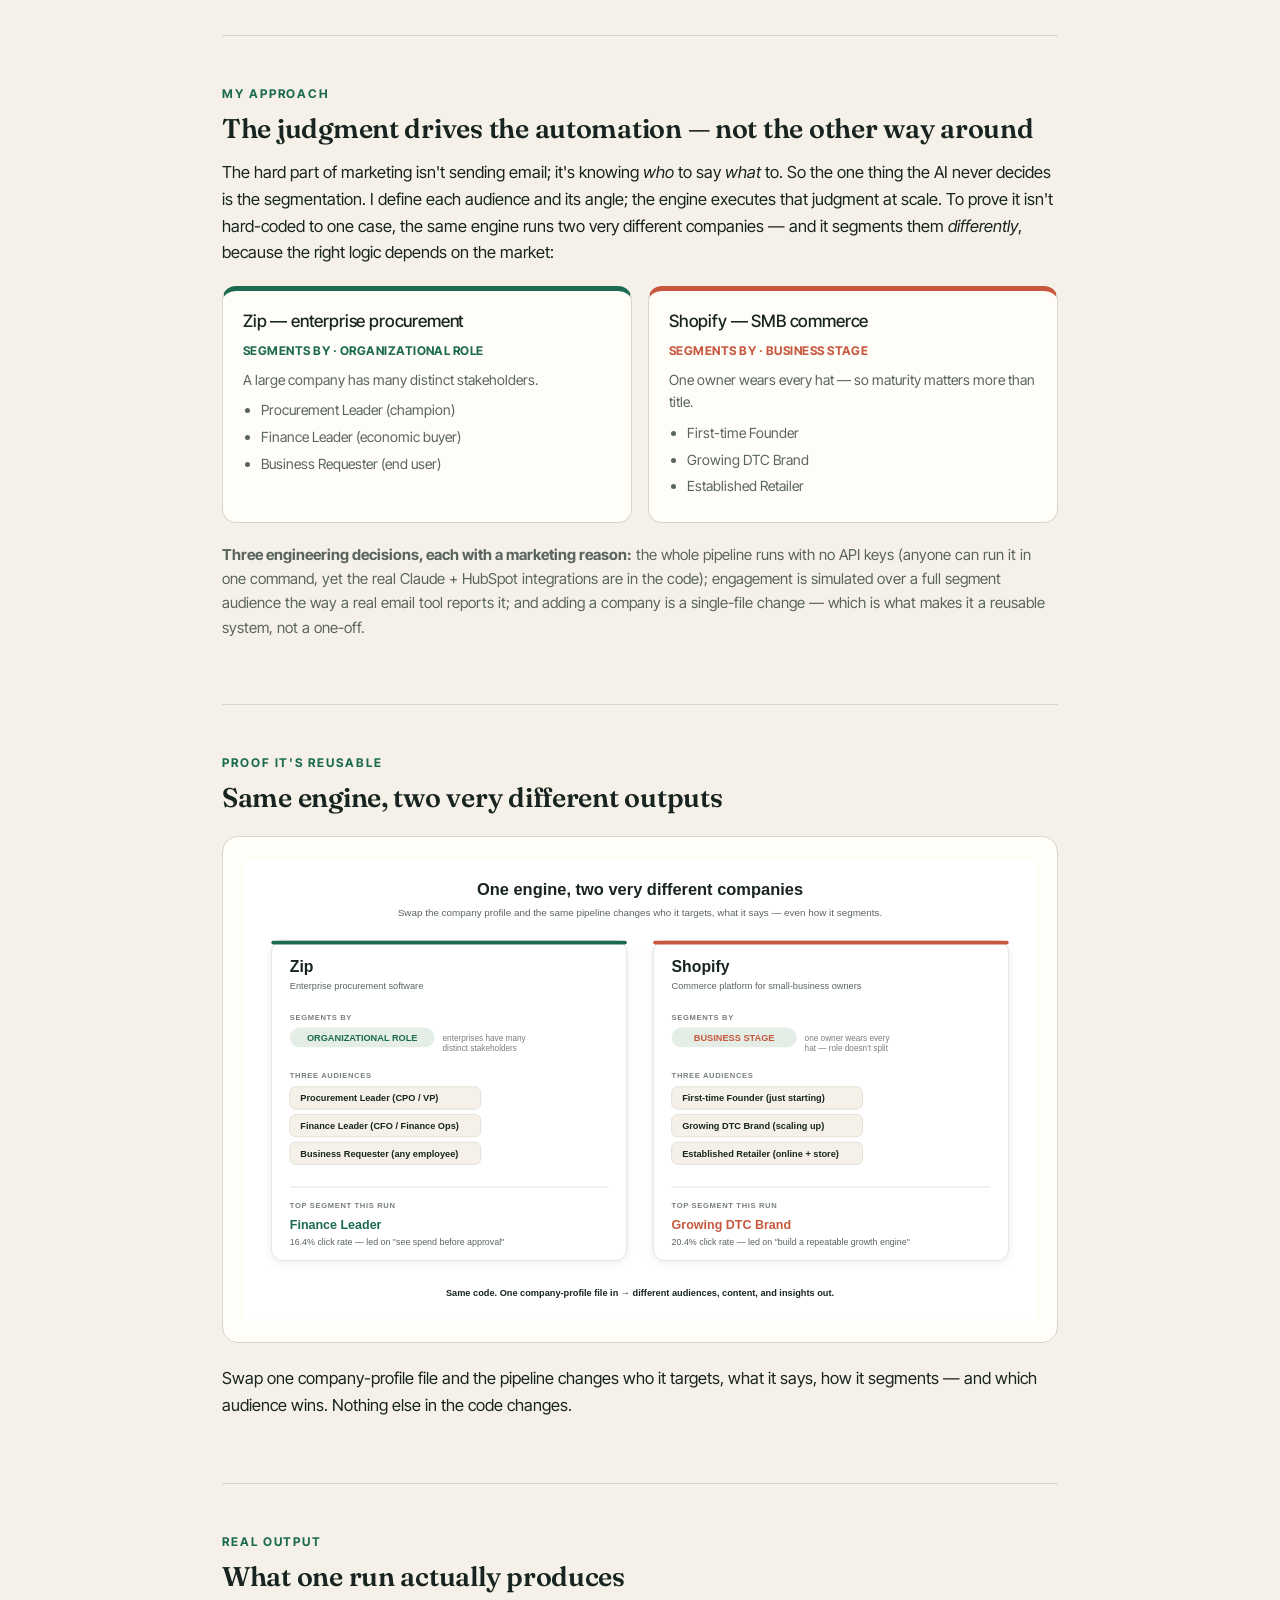
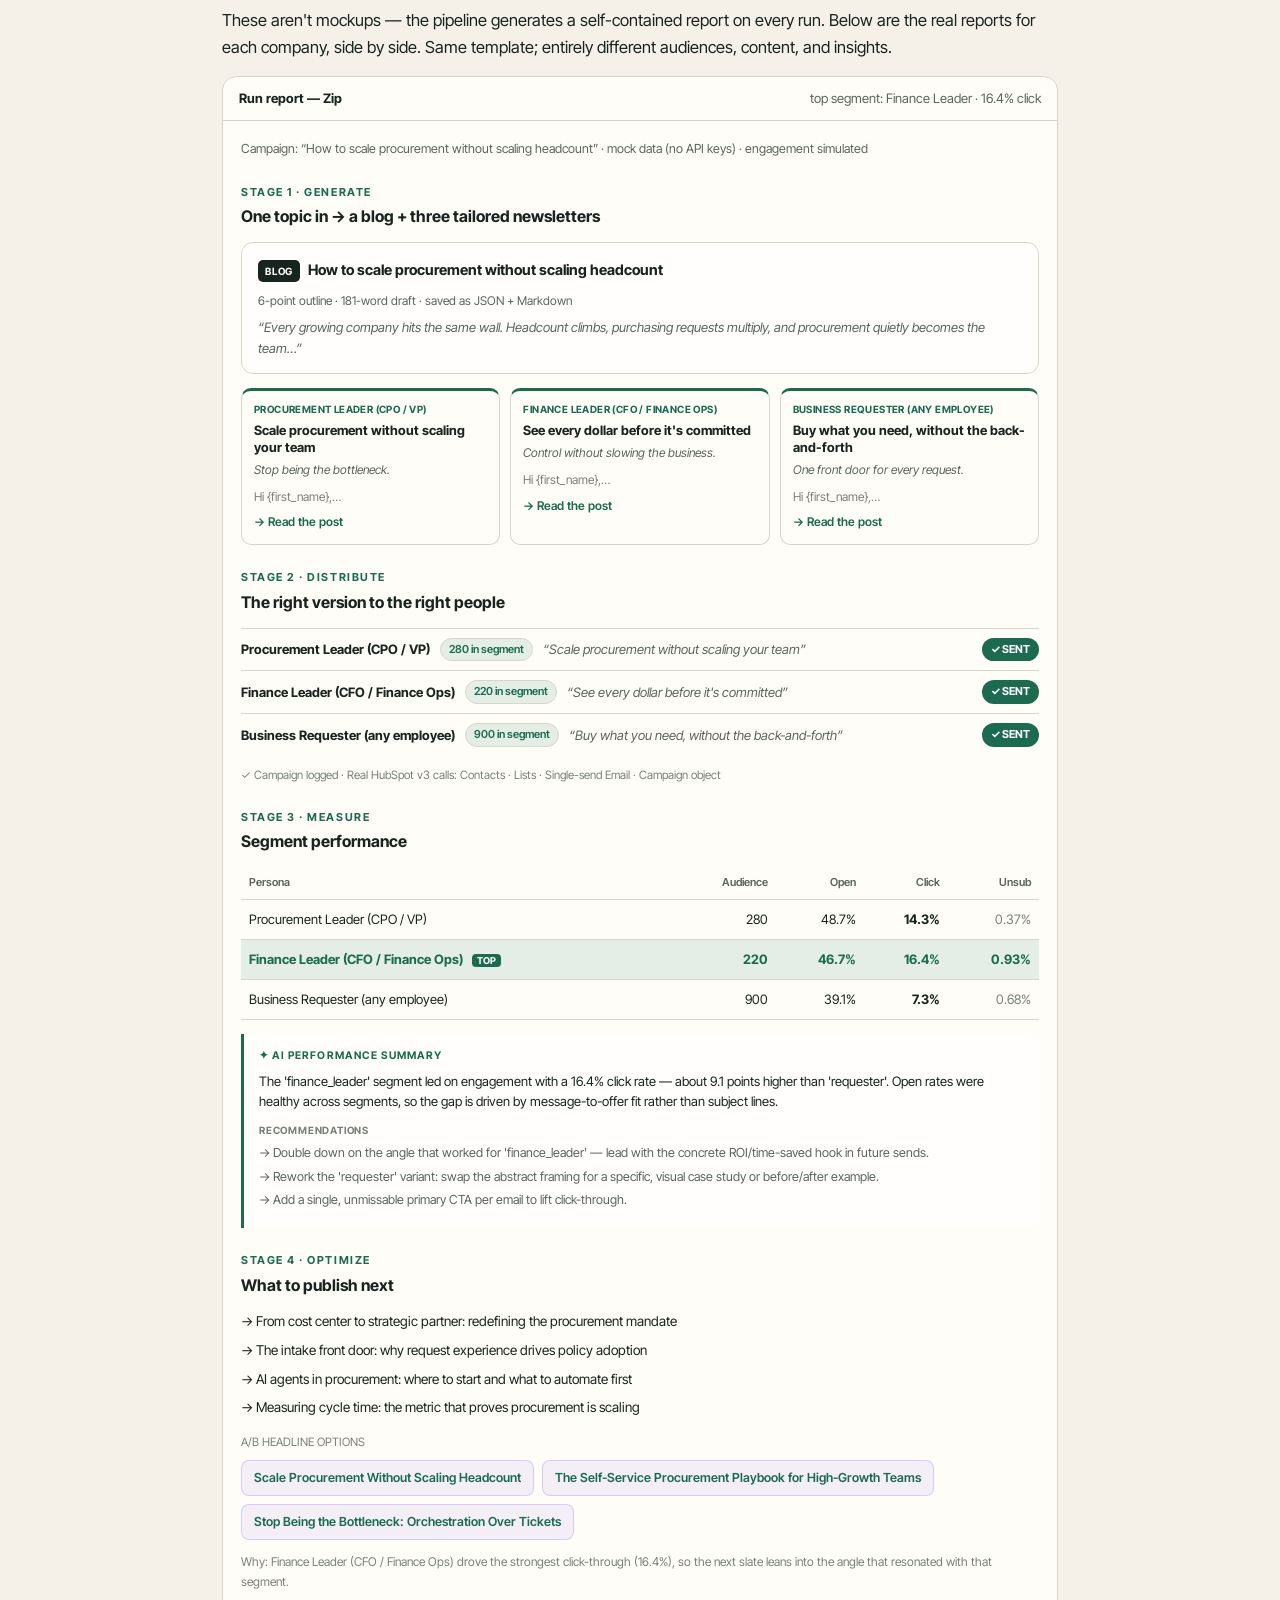
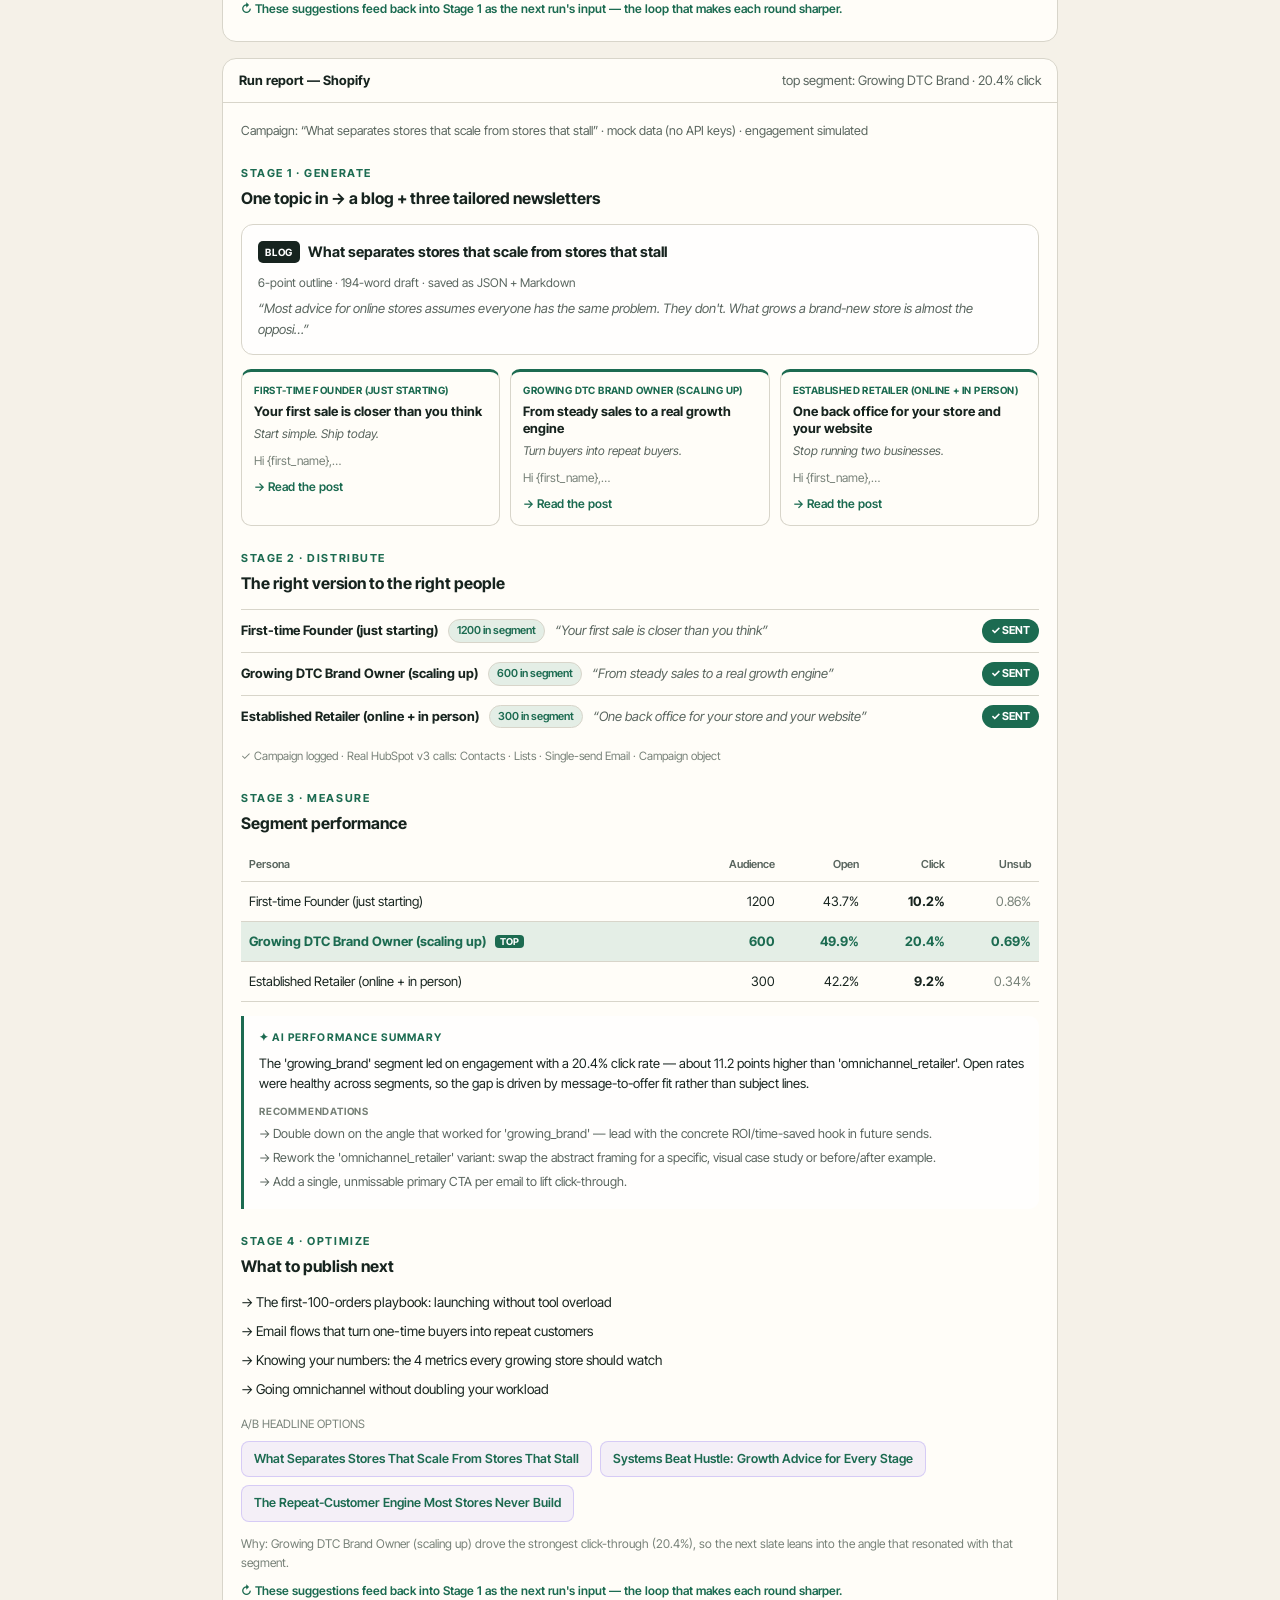
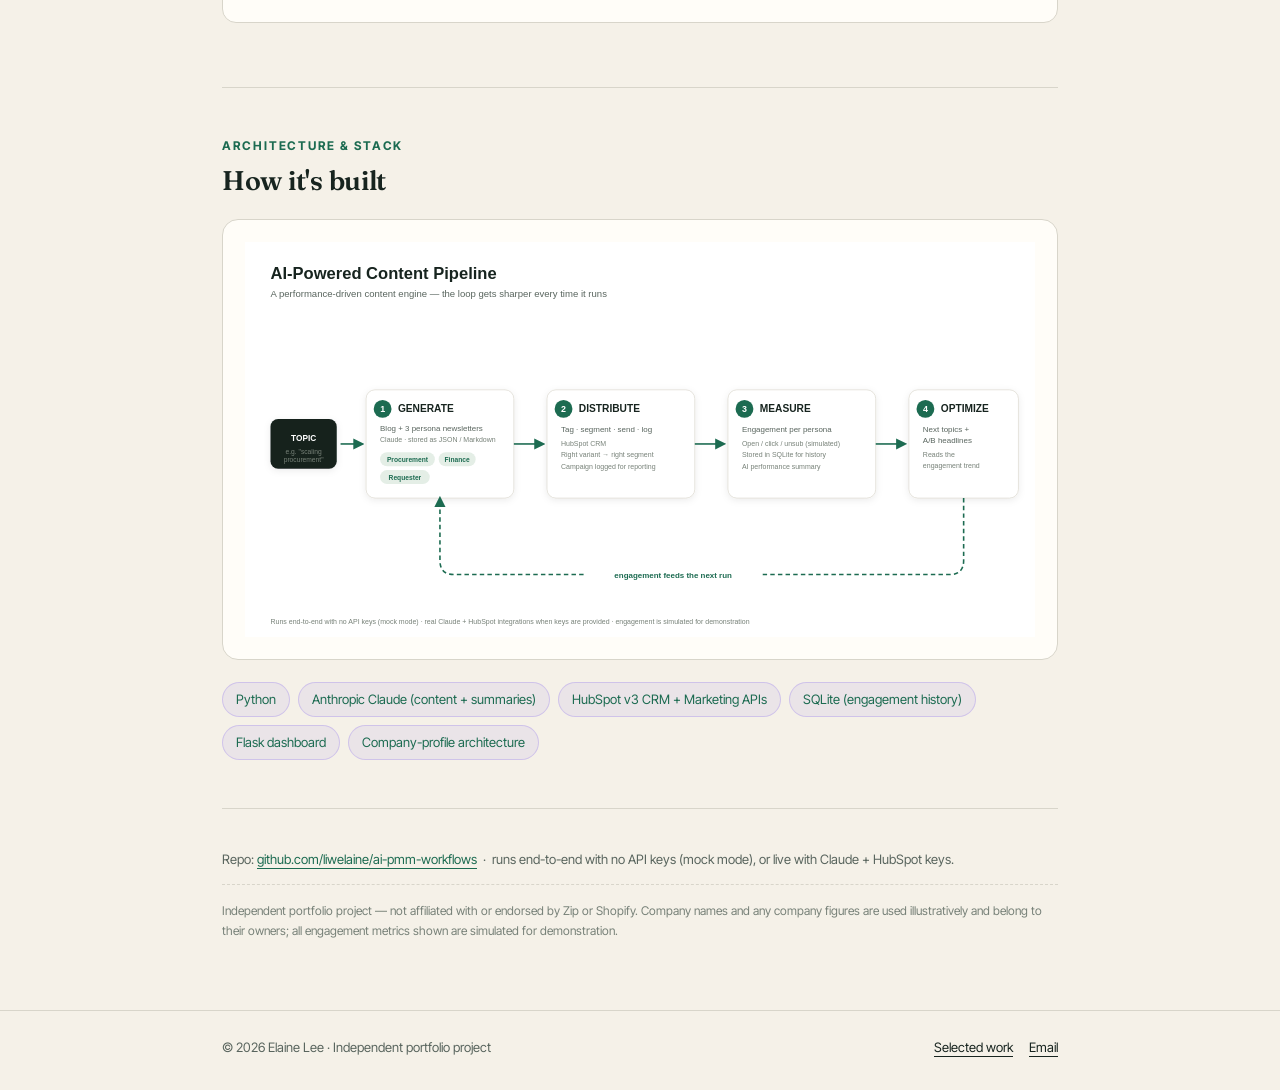
==== commit f894a456: "Redesign product marketing portfolio website. Co-authored-by: Copilot App <223556219+Copilot@users.n" ====
--- a/portfolio-case-study-2.html
+++ b/portfolio-case-study-2.html
@@ -1,31 +1,31 @@
 <!doctype html>
 <html lang="en"><head><meta charset="utf-8">
 <meta name="viewport" content="width=device-width, initial-scale=1">
-<title>AI Content Pipeline — AI-Native PMM Case Study · Elaine Lee</title>
-<meta name="description" content="A case study on the AI Content Pipeline: one company profile in, full GTM content loop out — personas, content, CRM distribution, analytics, and recommendations. Built by Elaine Lee, Senior PMM." />
+<title>AI Content Pipeline — Independent Project · Elaine Lee</title>
+<meta name="description" content="An independent portfolio project by Elaine Lee: one company profile in, full GTM content loop out — personas, content, CRM distribution, analytics, and recommendations." />
 <meta name="author" content="Elaine Lee (I-Wen Lee)" />
 <meta name="robots" content="index, follow, max-image-preview:large" />
-<meta name="theme-color" content="#6E4DEB" />
+<meta name="theme-color" content="#f5f1e8" />
 <link rel="canonical" href="https://leeiwen.org/portfolio-case-study-2.html" />
-<link rel="icon" href="data:image/svg+xml,<svg xmlns='http://www.w3.org/2000/svg' viewBox='0 0 64 64'><rect width='64' height='64' rx='14' fill='%236E4DEB'/><text x='50%25' y='50%25' text-anchor='middle' dominant-baseline='central' font-family='Georgia,serif' font-size='40' font-weight='700' fill='%23F7F5EF'>E</text></svg>" />
+<link rel="icon" href="data:image/svg+xml,<svg xmlns='http://www.w3.org/2000/svg' viewBox='0 0 64 64'><rect width='64' height='64' rx='14' fill='%231C6B51'/><text x='50%25' y='50%25' text-anchor='middle' dominant-baseline='central' font-family='Georgia,serif' font-size='40' font-weight='700' fill='%23F5F1E8'>E</text></svg>" />
 <meta property="og:type" content="article" />
 <meta property="og:site_name" content="Elaine Lee — PMM Portfolio" />
 <meta property="og:url" content="https://leeiwen.org/portfolio-case-study-2.html" />
-<meta property="og:title" content="AI Content Pipeline — AI-Native PMM Case Study" />
+<meta property="og:title" content="AI Content Pipeline — Independent Project" />
 <meta property="og:description" content="One company profile in, full GTM content loop out: personas, content, CRM distribution, analytics, and recommendations." />
 <meta property="og:image" content="https://leeiwen.org/og-image.png" />
 <meta property="og:image:width" content="1200" />
 <meta property="og:image:height" content="630" />
 <meta property="og:image:alt" content="AI Content Pipeline case study — Elaine Lee" />
 <meta name="twitter:card" content="summary_large_image" />
-<meta name="twitter:title" content="AI Content Pipeline — AI-Native PMM Case Study" />
+<meta name="twitter:title" content="AI Content Pipeline — Independent Project" />
 <meta name="twitter:description" content="One company profile in, full GTM content loop out: personas, content, distribution, analytics, recommendations." />
 <meta name="twitter:image" content="https://leeiwen.org/og-image.png" />
 <script type="application/ld+json">
 {
   "@context": "https://schema.org",
   "@type": "CreativeWork",
-  "name": "AI Content Pipeline — AI-Native PMM Case Study",
+  "name": "AI Content Pipeline — Independent Project",
   "headline": "An AI system that writes, sends, measures, and improves marketing content",
   "url": "https://leeiwen.org/portfolio-case-study-2.html",
   "image": "https://leeiwen.org/og-image.png",
@@ -36,9 +36,10 @@
 </script>
 <link rel="preconnect" href="https://fonts.googleapis.com">
 <link rel="preconnect" href="https://fonts.gstatic.com" crossorigin>
-<link href="https://fonts.googleapis.com/css2?family=Fraunces:ital,opsz,wght@0,9..144,300..900;1,9..144,300..900&family=Inter+Tight:wght@300;400;500;600;700&family=JetBrains+Mono:wght@400;500&display=swap" rel="stylesheet">
+<link href="https://fonts.googleapis.com/css2?family=Fraunces:ital,opsz,wght@0,9..144,300..900;1,9..144,300..900&family=Inter+Tight:wght@300;400;500;600;700&display=swap" rel="stylesheet">
+<link rel="stylesheet" href="site.css">
 <style>
-  :root{--ink:#14151B;--paper:#F7F5EF;--card:#FFFFFF;--line:rgba(20,21,27,0.11);--mut:#5A5E73;--teal:#6E4DEB;--amber:#0EA571;--violet:#6E4DEB;--mint:#0EA571;--mint-soft:#C8F3DE;}
+  :root{--ink:#17241F;--paper:#F5F1E8;--card:#FFFDF8;--line:#D8D5CA;--mut:#59655E;--teal:#1C6B51;--amber:#C7583E;--violet:#1C6B51;--mint:#C7583E;--mint-soft:#E4EEE6;}
   *{box-sizing:border-box} html,body{margin:0}
   body{background:var(--paper);color:var(--ink);font-family:'Inter Tight',-apple-system,Arial,sans-serif;line-height:1.62;-webkit-font-smoothing:antialiased}
   .wrap{max-width:880px;margin:0 auto;padding:0 22px}
@@ -84,7 +85,7 @@
   .pill{font-size:13px;background:rgba(110,77,235,.08);color:var(--violet);border:1px solid rgba(110,77,235,.22);border-radius:999px;padding:6px 13px}
   ul.next{padding-left:20px} ul.next li{margin:7px 0;font-size:16px}
   footer{padding:40px 0 70px;color:var(--mut);font-size:13px}
-  .disc{font-size:12px;color:#9CA0B5;margin-top:14px;border-top:1px dashed var(--line);padding-top:16px}
+  .disc{font-size:12px;color:#778178;margin-top:14px;border-top:1px dashed var(--line);padding-top:16px}
   @media(max-width:680px){.grid3,.seglogic{grid-template-columns:1fr}.hero h1{font-size:31px}}
 
   /* ===== run report (native HTML — crisp at any resolution) ===== */
@@ -103,43 +104,44 @@
   .rp-p .pl{font-size:10px;font-weight:700;letter-spacing:.04em;text-transform:uppercase;color:var(--teal);margin-bottom:6px;line-height:1.3}
   .rp-p .ph{font-size:13px;font-weight:700;margin:0 0 4px;line-height:1.3}
   .rp-p .ps{font-size:12px;color:var(--mut);font-style:italic;margin:0 0 8px}
-  .rp-p .pg{font-size:12px;color:#9CA0B5;margin:0 0 6px}
+  .rp-p .pg{font-size:12px;color:#778178;margin:0 0 6px}
   .rp-p .pr{font-size:12px;font-weight:600;color:var(--teal)}
   .rp-row{display:flex;align-items:center;gap:10px;padding:9px 0;border-top:1px solid var(--line);font-size:13px}
   .rp-row:first-of-type{border-top:none}
   .rp-row .nm{font-weight:700}
-  .rp-row .seg{font-size:11px;color:var(--teal);background:#E9F6F0;border-radius:999px;padding:2px 8px;font-weight:600;white-space:nowrap}
+  .rp-row .seg{font-size:11px;color:var(--teal);background:#E4EEE6;border-radius:999px;padding:2px 8px;font-weight:600;white-space:nowrap}
   .rp-row .subj{color:var(--mut);font-style:italic;flex:1}
   .rp-row .sent{font-size:11px;font-weight:700;color:#fff;background:var(--teal);border-radius:999px;padding:3px 9px;white-space:nowrap}
-  .rp-note{font-size:11.5px;color:#9CA0B5;margin-top:10px}
+  .rp-note{font-size:11.5px;color:#778178;margin-top:10px}
   .rp-tbl{width:100%;border-collapse:collapse;font-size:13px;margin-top:4px}
   .rp-tbl th{font-weight:600;color:var(--mut);text-align:right;padding:7px 8px;font-size:11px;border-bottom:1px solid var(--line)}
   .rp-tbl th:first-child{text-align:left}
   .rp-tbl td{padding:9px 8px;text-align:right;border-bottom:1px solid var(--line)}
   .rp-tbl td:first-child{text-align:left}
-  .rp-tbl tr.top td{background:#E9F6F0;color:var(--teal);font-weight:700}
+  .rp-tbl tr.top td{background:#E4EEE6;color:var(--teal);font-weight:700}
   .rp-tbl .badge{font-size:9.5px;font-weight:700;color:#fff;background:var(--teal);border-radius:4px;padding:1px 5px;margin-left:6px;vertical-align:middle}
   .rp-tbl .click{font-weight:700;color:var(--ink)}
-  .rp-tbl .uns{color:#9CA0B5}
+  .rp-tbl .uns{color:#778178}
   .rp-ai{border-left:3px solid var(--teal);background:rgba(255,255,255,.72);border-radius:0 10px 10px 0;padding:13px 15px;margin-top:14px}
   .rp-ai .h{font-size:10.5px;font-weight:700;letter-spacing:.1em;text-transform:uppercase;color:var(--teal);margin-bottom:7px}
   .rp-ai p{font-size:13px;margin:0 0 10px;line-height:1.55}
-  .rp-ai .rh{font-size:10px;font-weight:700;letter-spacing:.08em;text-transform:uppercase;color:#9CA0B5;margin:0 0 6px}
+  .rp-ai .rh{font-size:10px;font-weight:700;letter-spacing:.08em;text-transform:uppercase;color:#778178;margin:0 0 6px}
   .rp-ai .rec{font-size:12.5px;color:var(--mut);margin:5px 0;line-height:1.5}
   .rp-next{list-style:none;padding:0;margin:6px 0 0}
   .rp-next li{font-size:13.5px;margin:7px 0}
   .rp-ab{display:flex;flex-wrap:wrap;gap:8px;margin-top:8px}
   .rp-ab .opt{font-size:12.5px;background:rgba(110,77,235,.08);color:var(--violet);border:1px solid rgba(110,77,235,.22);border-radius:8px;padding:7px 12px;font-weight:600}
-  .rp-why{font-size:12px;color:#9CA0B5;margin-top:12px}
+  .rp-why{font-size:12px;color:#778178;margin-top:12px}
   .rp-loop{font-size:12px;color:var(--teal);font-weight:600;margin-top:8px}
-  @media(max-width:680px){.rp-personas{grid-template-columns:1fr}.rp-row{flex-wrap:wrap}.rp-row .subj{flex-basis:100%}}
+  @media(max-width:680px){.rp-personas{grid-template-columns:1fr}.rp-row{flex-wrap:wrap}.rp-row .subj{flex-basis:100%}.rp-tbl{display:block;max-width:100%;overflow-x:auto;white-space:nowrap}.rp-tbl:focus-visible{outline:3px solid #C7583E;outline-offset:3px}}
 </style></head>
-<body>
-  <div class="wrap" style="padding-top:24px;"><a href="index.html#/ai-workflow" style="font-size:13px;font-weight:600;color:var(--violet);">← Back to AI Workflow</a></div>
-<div class="wrap">
+<body data-page="independent-project">
+<a class="skip-link" href="#content">Skip to content</a>
+<header class="site-header"><nav class="wrap nav-inner" aria-label="Main navigation"><a class="brand" href="index.html" aria-label="Elaine Lee, home">Elaine Lee<span>.</span></a><div class="nav-links"><a href="work.html" aria-current="page">Work</a><a href="about.html">About</a><a class="nav-resume" href="Elaine_Lee_Resume.pdf" target="_blank" rel="noopener">Résumé ↗</a></div></nav></header>
+  <div class="wrap" id="content"><a class="back-link" href="work.html">← Back to selected work</a>
 
   <header class="hero">
-    <div class="eyebrow">Product Marketing · Portfolio project</div>
+    <div class="eyebrow">Independent project · AI Content Pipeline</div>
     <h1>An AI system that writes, sends, and improves marketing content — on its own</h1>
     <p class="lede">Give it a topic and an audience. It drafts a blog, writes a tailored newsletter for
     each persona, sends them through a CRM, tracks what performs, and uses the results to decide what to
@@ -151,70 +153,70 @@
   <section>
     <div class="kicker">How it works</div>
     <h2>One topic in. A self-improving loop out.</h2>
-    <div class="fig"><svg style="width:100%;height:auto;display:block" viewBox="0 0 1200 470" xmlns="http://www.w3.org/2000/svg" font-family="'Helvetica Neue', Arial, sans-serif">
+    <div class="fig"><svg role="img" aria-label="Four-step content workflow: write, send, measure, and improve, with results feeding the next cycle." style="width:100%;height:auto;display:block" viewBox="0 0 1200 470" xmlns="http://www.w3.org/2000/svg" font-family="'Helvetica Neue', Arial, sans-serif">
   <defs>
     <filter id="soft" x="-20%" y="-20%" width="140%" height="140%">
-      <feDropShadow dx="0" dy="3" stdDeviation="6" flood-color="#14151B" flood-opacity="0.08"/>
+      <feDropShadow dx="0" dy="3" stdDeviation="6" flood-color="#17241F" flood-opacity="0.08"/>
     </filter>
     <marker id="arrow" viewBox="0 0 10 10" refX="8" refY="5" markerWidth="7" markerHeight="7" orient="auto-start-reverse">
-      <path d="M0,0 L10,5 L0,10 z" fill="#6E4DEB"/>
+      <path d="M0,0 L10,5 L0,10 z" fill="#1C6B51"/>
     </marker>
   </defs>
 
   <rect width="1200" height="470" fill="#FFFFFF"/>
 
   <!-- plain-language title -->
-  <text x="600" y="56" font-size="25" font-weight="700" fill="#14151B" text-anchor="middle">An AI system that writes, sends, and improves marketing content — on its own</text>
-  <text x="600" y="88" font-size="15" fill="#5A5E73" text-anchor="middle">A blog idea goes in. A tailored newsletter goes out to each audience. Results loop back to make the next one better.</text>
+  <text x="600" y="56" font-size="25" font-weight="700" fill="#17241F" text-anchor="middle">An AI system that writes, sends, and improves marketing content — on its own</text>
+  <text x="600" y="88" font-size="15" fill="#59655E" text-anchor="middle">A blog idea goes in. A tailored newsletter goes out to each audience. Results loop back to make the next one better.</text>
 
   <!-- ===== 4 plain steps ===== -->
   <!-- 1 WRITE -->
-  <g filter="url(#soft)"><rect x="40" y="190" width="240" height="150" rx="16" fill="#FFFFFF" stroke="#E7E3DB"/></g>
-  <circle cx="80" cy="232" r="20" fill="#6E4DEB"/>
+  <g filter="url(#soft)"><rect x="40" y="190" width="240" height="150" rx="16" fill="#FFFFFF" stroke="#D8D5CA"/></g>
+  <circle cx="80" cy="232" r="20" fill="#1C6B51"/>
   <text x="80" y="239" font-size="18" font-weight="700" fill="#FFFFFF" text-anchor="middle">1</text>
-  <text x="112" y="240" font-size="22" font-weight="700" fill="#14151B">WRITE</text>
-  <text x="64" y="282" font-size="14" fill="#5A5E73">AI drafts the blog and a</text>
-  <text x="64" y="304" font-size="14" fill="#5A5E73">separate version for each</text>
-  <text x="64" y="326" font-size="14" fill="#5A5E73">type of reader.</text>
-
-  <line x1="280" y1="265" x2="327" y2="265" stroke="#6E4DEB" stroke-width="2.5" marker-end="url(#arrow)"/>
+  <text x="112" y="240" font-size="22" font-weight="700" fill="#17241F">WRITE</text>
+  <text x="64" y="282" font-size="14" fill="#59655E">AI drafts the blog and a</text>
+  <text x="64" y="304" font-size="14" fill="#59655E">separate version for each</text>
+  <text x="64" y="326" font-size="14" fill="#59655E">type of reader.</text>
+
+  <line x1="280" y1="265" x2="327" y2="265" stroke="#1C6B51" stroke-width="2.5" marker-end="url(#arrow)"/>
 
   <!-- 2 SEND -->
-  <g filter="url(#soft)"><rect x="333" y="190" width="240" height="150" rx="16" fill="#FFFFFF" stroke="#E7E3DB"/></g>
-  <circle cx="373" cy="232" r="20" fill="#6E4DEB"/>
+  <g filter="url(#soft)"><rect x="333" y="190" width="240" height="150" rx="16" fill="#FFFFFF" stroke="#D8D5CA"/></g>
+  <circle cx="373" cy="232" r="20" fill="#1C6B51"/>
   <text x="373" y="239" font-size="18" font-weight="700" fill="#FFFFFF" text-anchor="middle">2</text>
-  <text x="405" y="240" font-size="22" font-weight="700" fill="#14151B">SEND</text>
-  <text x="357" y="282" font-size="14" fill="#5A5E73">Each reader gets the</text>
-  <text x="357" y="304" font-size="14" fill="#5A5E73">version made for them,</text>
-  <text x="357" y="326" font-size="14" fill="#5A5E73">through the CRM.</text>
-
-  <line x1="573" y1="265" x2="620" y2="265" stroke="#6E4DEB" stroke-width="2.5" marker-end="url(#arrow)"/>
+  <text x="405" y="240" font-size="22" font-weight="700" fill="#17241F">SEND</text>
+  <text x="357" y="282" font-size="14" fill="#59655E">Each reader gets the</text>
+  <text x="357" y="304" font-size="14" fill="#59655E">version made for them,</text>
+  <text x="357" y="326" font-size="14" fill="#59655E">through the CRM.</text>
+
+  <line x1="573" y1="265" x2="620" y2="265" stroke="#1C6B51" stroke-width="2.5" marker-end="url(#arrow)"/>
 
   <!-- 3 MEASURE -->
-  <g filter="url(#soft)"><rect x="626" y="190" width="240" height="150" rx="16" fill="#FFFFFF" stroke="#E7E3DB"/></g>
-  <circle cx="666" cy="232" r="20" fill="#6E4DEB"/>
+  <g filter="url(#soft)"><rect x="626" y="190" width="240" height="150" rx="16" fill="#FFFFFF" stroke="#D8D5CA"/></g>
+  <circle cx="666" cy="232" r="20" fill="#1C6B51"/>
   <text x="666" y="239" font-size="18" font-weight="700" fill="#FFFFFF" text-anchor="middle">3</text>
-  <text x="698" y="240" font-size="22" font-weight="700" fill="#14151B">MEASURE</text>
-  <text x="650" y="282" font-size="14" fill="#5A5E73">See what people opened</text>
-  <text x="650" y="304" font-size="14" fill="#5A5E73">and clicked — for each</text>
-  <text x="650" y="326" font-size="14" fill="#5A5E73">audience.</text>
-
-  <line x1="866" y1="265" x2="913" y2="265" stroke="#6E4DEB" stroke-width="2.5" marker-end="url(#arrow)"/>
+  <text x="698" y="240" font-size="22" font-weight="700" fill="#17241F">MEASURE</text>
+  <text x="650" y="282" font-size="14" fill="#59655E">See what people opened</text>
+  <text x="650" y="304" font-size="14" fill="#59655E">and clicked — for each</text>
+  <text x="650" y="326" font-size="14" fill="#59655E">audience.</text>
+
+  <line x1="866" y1="265" x2="913" y2="265" stroke="#1C6B51" stroke-width="2.5" marker-end="url(#arrow)"/>
 
   <!-- 4 IMPROVE -->
-  <g filter="url(#soft)"><rect x="919" y="190" width="240" height="150" rx="16" fill="#FFFFFF" stroke="#E7E3DB"/></g>
-  <circle cx="959" cy="232" r="20" fill="#6E4DEB"/>
+  <g filter="url(#soft)"><rect x="919" y="190" width="240" height="150" rx="16" fill="#FFFFFF" stroke="#D8D5CA"/></g>
+  <circle cx="959" cy="232" r="20" fill="#1C6B51"/>
   <text x="959" y="239" font-size="18" font-weight="700" fill="#FFFFFF" text-anchor="middle">4</text>
-  <text x="991" y="240" font-size="22" font-weight="700" fill="#14151B">IMPROVE</text>
-  <text x="943" y="282" font-size="14" fill="#5A5E73">Those results decide</text>
-  <text x="943" y="304" font-size="14" fill="#5A5E73">what to write next —</text>
-  <text x="943" y="326" font-size="14" fill="#5A5E73">automatically.</text>
+  <text x="991" y="240" font-size="22" font-weight="700" fill="#17241F">IMPROVE</text>
+  <text x="943" y="282" font-size="14" fill="#59655E">Those results decide</text>
+  <text x="943" y="304" font-size="14" fill="#59655E">what to write next —</text>
+  <text x="943" y="326" font-size="14" fill="#59655E">automatically.</text>
 
   <!-- loop back -->
   <path d="M 1039 340 L 1039 410 Q 1039 430 1019 430 L 180 430 Q 160 430 160 410 L 160 340"
-        fill="none" stroke="#6E4DEB" stroke-width="2.5" stroke-dasharray="7 5" marker-end="url(#arrow)"/>
+        fill="none" stroke="#1C6B51" stroke-width="2.5" stroke-dasharray="7 5" marker-end="url(#arrow)"/>
   <rect x="492" y="418" width="216" height="24" rx="12" fill="#FFFFFF"/>
-  <text x="600" y="435" font-size="13.5" font-weight="600" fill="#6E4DEB" text-anchor="middle">every round gets smarter</text>
+  <text x="600" y="435" font-size="13.5" font-weight="600" fill="#1C6B51" text-anchor="middle">every round gets smarter</text>
 </svg></div>
   </section>
 
@@ -258,74 +260,74 @@
   <section>
     <div class="kicker">Proof it's reusable</div>
     <h2>Same engine, two very different outputs</h2>
-    <div class="fig"><svg style="width:100%;height:auto;display:block" viewBox="0 0 1200 700" xmlns="http://www.w3.org/2000/svg" font-family="'Helvetica Neue', Arial, sans-serif">
+    <div class="fig"><svg role="img" aria-label="Comparison of Zip, which segments enterprise procurement audiences by role, and Shopify, which segments small-business audiences by business stage." style="width:100%;height:auto;display:block" viewBox="0 0 1200 700" xmlns="http://www.w3.org/2000/svg" font-family="'Helvetica Neue', Arial, sans-serif">
   <defs>
     <filter id="soft" x="-20%" y="-20%" width="140%" height="140%">
-      <feDropShadow dx="0" dy="3" stdDeviation="6" flood-color="#14151B" flood-opacity="0.08"/>
+      <feDropShadow dx="0" dy="3" stdDeviation="6" flood-color="#17241F" flood-opacity="0.08"/>
     </filter>
   </defs>
   <rect width="1200" height="700" fill="#FFFFFF"/>
 
   <!-- title -->
-  <text x="600" y="54" font-size="25" font-weight="700" fill="#14151B" text-anchor="middle">One engine, two very different companies</text>
-  <text x="600" y="86" font-size="15" fill="#5A5E73" text-anchor="middle">Swap the company profile and the same pipeline changes who it targets, what it says — even how it segments.</text>
+  <text x="600" y="54" font-size="25" font-weight="700" fill="#17241F" text-anchor="middle">One engine, two very different companies</text>
+  <text x="600" y="86" font-size="15" fill="#59655E" text-anchor="middle">Swap the company profile and the same pipeline changes who it targets, what it says — even how it segments.</text>
 
   <!-- ============ ZIP CARD ============ -->
-  <g filter="url(#soft)"><rect x="40" y="124" width="540" height="486" rx="18" fill="#FFFFFF" stroke="#E7E3DB"/></g>
-  <rect x="40" y="124" width="540" height="6" rx="3" fill="#6E4DEB"/>
-  <text x="68" y="172" font-size="24" font-weight="700" fill="#14151B">Zip</text>
-  <text x="68" y="197" font-size="14" fill="#5A5E73">Enterprise procurement software</text>
-
-  <text x="68" y="244" font-size="11.5" font-weight="700" fill="#9CA0B5" letter-spacing="1">SEGMENTS BY</text>
-  <g><rect x="68" y="256" width="220" height="30" rx="15" fill="#E9F6F0"/>
-     <text x="178" y="276" font-size="14" font-weight="700" fill="#6E4DEB" text-anchor="middle">ORGANIZATIONAL ROLE</text></g>
-  <text x="300" y="276" font-size="12.5" fill="#9CA0B5">enterprises have many</text>
-  <text x="300" y="292" font-size="12.5" fill="#9CA0B5">distinct stakeholders</text>
-
-  <text x="68" y="332" font-size="11.5" font-weight="700" fill="#9CA0B5" letter-spacing="1">THREE AUDIENCES</text>
+  <g filter="url(#soft)"><rect x="40" y="124" width="540" height="486" rx="18" fill="#FFFFFF" stroke="#D8D5CA"/></g>
+  <rect x="40" y="124" width="540" height="6" rx="3" fill="#1C6B51"/>
+  <text x="68" y="172" font-size="24" font-weight="700" fill="#17241F">Zip</text>
+  <text x="68" y="197" font-size="14" fill="#59655E">Enterprise procurement software</text>
+
+  <text x="68" y="244" font-size="11.5" font-weight="700" fill="#778178" letter-spacing="1">SEGMENTS BY</text>
+  <g><rect x="68" y="256" width="220" height="30" rx="15" fill="#E4EEE6"/>
+     <text x="178" y="276" font-size="14" font-weight="700" fill="#1C6B51" text-anchor="middle">ORGANIZATIONAL ROLE</text></g>
+  <text x="300" y="276" font-size="12.5" fill="#778178">enterprises have many</text>
+  <text x="300" y="292" font-size="12.5" fill="#778178">distinct stakeholders</text>
+
+  <text x="68" y="332" font-size="11.5" font-weight="700" fill="#778178" letter-spacing="1">THREE AUDIENCES</text>
   <g font-size="14" font-weight="600">
-    <rect x="68" y="346" width="290" height="34" rx="9" fill="#F7F5EF" stroke="#E7E3DB"/>
-    <text x="84" y="368" fill="#14151B">Procurement Leader (CPO / VP)</text>
-    <rect x="68" y="388" width="290" height="34" rx="9" fill="#F7F5EF" stroke="#E7E3DB"/>
-    <text x="84" y="410" fill="#14151B">Finance Leader (CFO / Finance Ops)</text>
-    <rect x="68" y="430" width="290" height="34" rx="9" fill="#F7F5EF" stroke="#E7E3DB"/>
-    <text x="84" y="452" fill="#14151B">Business Requester (any employee)</text>
-  </g>
-
-  <line x1="68" y1="498" x2="552" y2="498" stroke="#E7E3DB"/>
-  <text x="68" y="530" font-size="11.5" font-weight="700" fill="#9CA0B5" letter-spacing="1">TOP SEGMENT THIS RUN</text>
-  <text x="68" y="562" font-size="19" font-weight="700" fill="#6E4DEB">Finance Leader</text>
-  <text x="68" y="586" font-size="13.5" fill="#5A5E73">16.4% click rate — led on "see spend before approval"</text>
+    <rect x="68" y="346" width="290" height="34" rx="9" fill="#F5F1E8" stroke="#D8D5CA"/>
+    <text x="84" y="368" fill="#17241F">Procurement Leader (CPO / VP)</text>
+    <rect x="68" y="388" width="290" height="34" rx="9" fill="#F5F1E8" stroke="#D8D5CA"/>
+    <text x="84" y="410" fill="#17241F">Finance Leader (CFO / Finance Ops)</text>
+    <rect x="68" y="430" width="290" height="34" rx="9" fill="#F5F1E8" stroke="#D8D5CA"/>
+    <text x="84" y="452" fill="#17241F">Business Requester (any employee)</text>
+  </g>
+
+  <line x1="68" y1="498" x2="552" y2="498" stroke="#D8D5CA"/>
+  <text x="68" y="530" font-size="11.5" font-weight="700" fill="#778178" letter-spacing="1">TOP SEGMENT THIS RUN</text>
+  <text x="68" y="562" font-size="19" font-weight="700" fill="#1C6B51">Finance Leader</text>
+  <text x="68" y="586" font-size="13.5" fill="#59655E">16.4% click rate — led on "see spend before approval"</text>
 
   <!-- ============ SHOPIFY CARD ============ -->
-  <g filter="url(#soft)"><rect x="620" y="124" width="540" height="486" rx="18" fill="#FFFFFF" stroke="#E7E3DB"/></g>
-  <rect x="620" y="124" width="540" height="6" rx="3" fill="#0EA571"/>
-  <text x="648" y="172" font-size="24" font-weight="700" fill="#14151B">Shopify</text>
-  <text x="648" y="197" font-size="14" fill="#5A5E73">Commerce platform for small-business owners</text>
-
-  <text x="648" y="244" font-size="11.5" font-weight="700" fill="#9CA0B5" letter-spacing="1">SEGMENTS BY</text>
-  <g><rect x="648" y="256" width="190" height="30" rx="15" fill="#E9F6F0"/>
-     <text x="743" y="276" font-size="14" font-weight="700" fill="#0EA571" text-anchor="middle">BUSINESS STAGE</text></g>
-  <text x="850" y="276" font-size="12.5" fill="#9CA0B5">one owner wears every</text>
-  <text x="850" y="292" font-size="12.5" fill="#9CA0B5">hat — role doesn't split</text>
-
-  <text x="648" y="332" font-size="11.5" font-weight="700" fill="#9CA0B5" letter-spacing="1">THREE AUDIENCES</text>
+  <g filter="url(#soft)"><rect x="620" y="124" width="540" height="486" rx="18" fill="#FFFFFF" stroke="#D8D5CA"/></g>
+  <rect x="620" y="124" width="540" height="6" rx="3" fill="#C7583E"/>
+  <text x="648" y="172" font-size="24" font-weight="700" fill="#17241F">Shopify</text>
+  <text x="648" y="197" font-size="14" fill="#59655E">Commerce platform for small-business owners</text>
+
+  <text x="648" y="244" font-size="11.5" font-weight="700" fill="#778178" letter-spacing="1">SEGMENTS BY</text>
+  <g><rect x="648" y="256" width="190" height="30" rx="15" fill="#E4EEE6"/>
+     <text x="743" y="276" font-size="14" font-weight="700" fill="#C7583E" text-anchor="middle">BUSINESS STAGE</text></g>
+  <text x="850" y="276" font-size="12.5" fill="#778178">one owner wears every</text>
+  <text x="850" y="292" font-size="12.5" fill="#778178">hat — role doesn't split</text>
+
+  <text x="648" y="332" font-size="11.5" font-weight="700" fill="#778178" letter-spacing="1">THREE AUDIENCES</text>
   <g font-size="14" font-weight="600">
-    <rect x="648" y="346" width="290" height="34" rx="9" fill="#F7F5EF" stroke="#E7E3DB"/>
-    <text x="664" y="368" fill="#14151B">First-time Founder (just starting)</text>
-    <rect x="648" y="388" width="290" height="34" rx="9" fill="#F7F5EF" stroke="#E7E3DB"/>
-    <text x="664" y="410" fill="#14151B">Growing DTC Brand (scaling up)</text>
-    <rect x="648" y="430" width="290" height="34" rx="9" fill="#F7F5EF" stroke="#E7E3DB"/>
-    <text x="664" y="452" fill="#14151B">Established Retailer (online + store)</text>
-  </g>
-
-  <line x1="648" y1="498" x2="1132" y2="498" stroke="#E7E3DB"/>
-  <text x="648" y="530" font-size="11.5" font-weight="700" fill="#9CA0B5" letter-spacing="1">TOP SEGMENT THIS RUN</text>
-  <text x="648" y="562" font-size="19" font-weight="700" fill="#0EA571">Growing DTC Brand</text>
-  <text x="648" y="586" font-size="13.5" fill="#5A5E73">20.4% click rate — led on "build a repeatable growth engine"</text>
+    <rect x="648" y="346" width="290" height="34" rx="9" fill="#F5F1E8" stroke="#D8D5CA"/>
+    <text x="664" y="368" fill="#17241F">First-time Founder (just starting)</text>
+    <rect x="648" y="388" width="290" height="34" rx="9" fill="#F5F1E8" stroke="#D8D5CA"/>
+    <text x="664" y="410" fill="#17241F">Growing DTC Brand (scaling up)</text>
+    <rect x="648" y="430" width="290" height="34" rx="9" fill="#F5F1E8" stroke="#D8D5CA"/>
+    <text x="664" y="452" fill="#17241F">Established Retailer (online + store)</text>
+  </g>
+
+  <line x1="648" y1="498" x2="1132" y2="498" stroke="#D8D5CA"/>
+  <text x="648" y="530" font-size="11.5" font-weight="700" fill="#778178" letter-spacing="1">TOP SEGMENT THIS RUN</text>
+  <text x="648" y="562" font-size="19" font-weight="700" fill="#C7583E">Growing DTC Brand</text>
+  <text x="648" y="586" font-size="13.5" fill="#59655E">20.4% click rate — led on "build a repeatable growth engine"</text>
 
   <!-- bottom strip -->
-  <text x="600" y="664" font-size="14" font-weight="600" fill="#14151B" text-anchor="middle">Same code. One company-profile file in → different audiences, content, and insights out.</text>
+  <text x="600" y="664" font-size="14" font-weight="600" fill="#17241F" text-anchor="middle">Same code. One company-profile file in → different audiences, content, and insights out.</text>
 </svg></div>
     <p>Swap one company-profile file and the pipeline changes who it targets, what it says, how it segments — and
     which audience wins. Nothing else in the code changes.</p>
@@ -359,7 +361,7 @@
         <div class="rp-stage">
           <div class="rp-sk">Stage 3 · Measure</div>
           <div class="rp-st">Segment performance</div>
-          <table class="rp-tbl"><thead><tr><th>Persona</th><th>Audience</th><th>Open</th><th>Click</th><th>Unsub</th></tr></thead>
+          <table class="rp-tbl" tabindex="0" aria-label="Simulated engagement metrics by Zip audience segment; horizontally scrollable on small screens"><thead><tr><th>Persona</th><th>Audience</th><th>Open</th><th>Click</th><th>Unsub</th></tr></thead>
           <tbody><tr><td>Procurement Leader (CPO / VP)</td><td>280</td><td>48.7%</td><td class="click">14.3%</td><td class="uns">0.37%</td></tr><tr class="top"><td>Finance Leader (CFO / Finance Ops) <span class="badge">TOP</span></td><td>220</td><td>46.7%</td><td class="click">16.4%</td><td class="uns">0.93%</td></tr><tr><td>Business Requester (any employee)</td><td>900</td><td>39.1%</td><td class="click">7.3%</td><td class="uns">0.68%</td></tr></tbody></table>
           <div class="rp-ai"><div class="h">✦ AI performance summary</div>
             <p>The 'finance_leader' segment led on engagement with a 16.4% click rate — about 9.1 points higher than 'requester'. Open rates were healthy across segments, so the gap is driven by message-to-offer fit rather than subject lines.</p>
@@ -399,7 +401,7 @@
         <div class="rp-stage">
           <div class="rp-sk">Stage 3 · Measure</div>
           <div class="rp-st">Segment performance</div>
-          <table class="rp-tbl"><thead><tr><th>Persona</th><th>Audience</th><th>Open</th><th>Click</th><th>Unsub</th></tr></thead>
+          <table class="rp-tbl" tabindex="0" aria-label="Simulated engagement metrics by Shopify audience segment; horizontally scrollable on small screens"><thead><tr><th>Persona</th><th>Audience</th><th>Open</th><th>Click</th><th>Unsub</th></tr></thead>
           <tbody><tr><td>First-time Founder (just starting)</td><td>1200</td><td>43.7%</td><td class="click">10.2%</td><td class="uns">0.86%</td></tr><tr class="top"><td>Growing DTC Brand Owner (scaling up) <span class="badge">TOP</span></td><td>600</td><td>49.9%</td><td class="click">20.4%</td><td class="uns">0.69%</td></tr><tr><td>Established Retailer (online + in person)</td><td>300</td><td>42.2%</td><td class="click">9.2%</td><td class="uns">0.34%</td></tr></tbody></table>
           <div class="rp-ai"><div class="h">✦ AI performance summary</div>
             <p>The 'growing_brand' segment led on engagement with a 20.4% click rate — about 11.2 points higher than 'omnichannel_retailer'. Open rates were healthy across segments, so the gap is driven by message-to-offer fit rather than subject lines.</p>
@@ -421,16 +423,16 @@
   <section>
     <div class="kicker">Architecture &amp; stack</div>
     <h2>How it's built</h2>
-    <div class="fig"><svg style="width:100%;height:auto;display:block" viewBox="0 0 1240 620" xmlns="http://www.w3.org/2000/svg" font-family="'Helvetica Neue', Arial, sans-serif">
+    <div class="fig"><svg role="img" aria-label="Pipeline diagram showing content generation, HubSpot distribution, simulated engagement measurement, and optimization feeding the next run." style="width:100%;height:auto;display:block" viewBox="0 0 1240 620" xmlns="http://www.w3.org/2000/svg" font-family="'Helvetica Neue', Arial, sans-serif">
   <defs>
     <filter id="soft" x="-20%" y="-20%" width="140%" height="140%">
-      <feDropShadow dx="0" dy="3" stdDeviation="6" flood-color="#14151B" flood-opacity="0.08"/>
+      <feDropShadow dx="0" dy="3" stdDeviation="6" flood-color="#17241F" flood-opacity="0.08"/>
     </filter>
     <marker id="arrow" viewBox="0 0 10 10" refX="8" refY="5" markerWidth="7" markerHeight="7" orient="auto-start-reverse">
-      <path d="M0,0 L10,5 L0,10 z" fill="#6E4DEB"/>
+      <path d="M0,0 L10,5 L0,10 z" fill="#1C6B51"/>
     </marker>
     <marker id="arrowDash" viewBox="0 0 10 10" refX="8" refY="5" markerWidth="7" markerHeight="7" orient="auto-start-reverse">
-      <path d="M0,0 L10,5 L0,10 z" fill="#6E4DEB"/>
+      <path d="M0,0 L10,5 L0,10 z" fill="#1C6B51"/>
     </marker>
   </defs>
 
@@ -438,93 +440,93 @@
   <rect width="1240" height="620" fill="#FFFFFF"/>
 
   <!-- title -->
-  <text x="40" y="58" font-size="26" font-weight="700" fill="#14151B">AI-Powered Content Pipeline</text>
-  <text x="40" y="86" font-size="15" fill="#5A5E73">A performance-driven content engine — the loop gets sharper every time it runs</text>
+  <text x="40" y="58" font-size="26" font-weight="700" fill="#17241F">AI-Powered Content Pipeline</text>
+  <text x="40" y="86" font-size="15" fill="#59655E">A performance-driven content engine — the loop gets sharper every time it runs</text>
 
   <!-- TOPIC input -->
   <g filter="url(#soft)">
-    <rect x="40" y="278" width="104" height="78" rx="12" fill="#14151B"/>
+    <rect x="40" y="278" width="104" height="78" rx="12" fill="#17241F"/>
   </g>
   <text x="92" y="312" font-size="13" font-weight="700" fill="#FFFFFF" text-anchor="middle">TOPIC</text>
-  <text x="92" y="332" font-size="10.5" fill="#9CA0B5" text-anchor="middle">e.g. "scaling</text>
-  <text x="92" y="345" font-size="10.5" fill="#9CA0B5" text-anchor="middle">procurement"</text>
+  <text x="92" y="332" font-size="10.5" fill="#778178" text-anchor="middle">e.g. "scaling</text>
+  <text x="92" y="345" font-size="10.5" fill="#778178" text-anchor="middle">procurement"</text>
 
   <!-- arrow topic -> stage1 -->
-  <line x1="150" y1="317" x2="184" y2="317" stroke="#6E4DEB" stroke-width="2.5" marker-end="url(#arrow)"/>
+  <line x1="150" y1="317" x2="184" y2="317" stroke="#1C6B51" stroke-width="2.5" marker-end="url(#arrow)"/>
 
   <!-- ===================== STAGE CARDS ===================== -->
   <!-- Stage 1: GENERATE -->
   <g filter="url(#soft)">
-    <rect x="190" y="232" width="232" height="170" rx="14" fill="#FFFFFF" stroke="#E7E3DB" stroke-width="1"/>
-  </g>
-  <circle cx="216" cy="262" r="14" fill="#6E4DEB"/>
+    <rect x="190" y="232" width="232" height="170" rx="14" fill="#FFFFFF" stroke="#D8D5CA" stroke-width="1"/>
+  </g>
+  <circle cx="216" cy="262" r="14" fill="#1C6B51"/>
   <text x="216" y="267" font-size="14" font-weight="700" fill="#FFFFFF" text-anchor="middle">1</text>
-  <text x="240" y="267" font-size="16" font-weight="700" fill="#14151B">GENERATE</text>
-  <text x="212" y="296" font-size="12.5" fill="#5A5E73">Blog + 3 persona newsletters</text>
-  <text x="212" y="314" font-size="11" fill="#9CA0B5">Claude · stored as JSON / Markdown</text>
+  <text x="240" y="267" font-size="16" font-weight="700" fill="#17241F">GENERATE</text>
+  <text x="212" y="296" font-size="12.5" fill="#59655E">Blog + 3 persona newsletters</text>
+  <text x="212" y="314" font-size="11" fill="#778178">Claude · stored as JSON / Markdown</text>
   <!-- persona chips -->
   <g font-size="10.5" font-weight="600">
-    <rect x="212" y="330" width="86" height="22" rx="11" fill="#E9F6F0"/>
-    <text x="255" y="345" fill="#6E4DEB" text-anchor="middle">Procurement</text>
-    <rect x="304" y="330" width="58" height="22" rx="11" fill="#E9F6F0"/>
-    <text x="333" y="345" fill="#6E4DEB" text-anchor="middle">Finance</text>
-    <rect x="212" y="358" width="78" height="22" rx="11" fill="#E9F6F0"/>
-    <text x="251" y="373" fill="#6E4DEB" text-anchor="middle">Requester</text>
+    <rect x="212" y="330" width="86" height="22" rx="11" fill="#E4EEE6"/>
+    <text x="255" y="345" fill="#1C6B51" text-anchor="middle">Procurement</text>
+    <rect x="304" y="330" width="58" height="22" rx="11" fill="#E4EEE6"/>
+    <text x="333" y="345" fill="#1C6B51" text-anchor="middle">Finance</text>
+    <rect x="212" y="358" width="78" height="22" rx="11" fill="#E4EEE6"/>
+    <text x="251" y="373" fill="#1C6B51" text-anchor="middle">Requester</text>
   </g>
 
   <!-- arrow 1->2 -->
-  <line x1="422" y1="317" x2="468" y2="317" stroke="#6E4DEB" stroke-width="2.5" marker-end="url(#arrow)"/>
+  <line x1="422" y1="317" x2="468" y2="317" stroke="#1C6B51" stroke-width="2.5" marker-end="url(#arrow)"/>
 
   <!-- Stage 2: DISTRIBUTE -->
   <g filter="url(#soft)">
-    <rect x="474" y="232" width="232" height="170" rx="14" fill="#FFFFFF" stroke="#E7E3DB" stroke-width="1"/>
-  </g>
-  <circle cx="500" cy="262" r="14" fill="#6E4DEB"/>
+    <rect x="474" y="232" width="232" height="170" rx="14" fill="#FFFFFF" stroke="#D8D5CA" stroke-width="1"/>
+  </g>
+  <circle cx="500" cy="262" r="14" fill="#1C6B51"/>
   <text x="500" y="267" font-size="14" font-weight="700" fill="#FFFFFF" text-anchor="middle">2</text>
-  <text x="524" y="267" font-size="16" font-weight="700" fill="#14151B">DISTRIBUTE</text>
-  <text x="496" y="298" font-size="12.5" fill="#5A5E73">Tag · segment · send · log</text>
-  <text x="496" y="320" font-size="11" fill="#9CA0B5">HubSpot CRM</text>
-  <text x="496" y="338" font-size="11" fill="#9CA0B5">Right variant → right segment</text>
-  <text x="496" y="356" font-size="11" fill="#9CA0B5">Campaign logged for reporting</text>
+  <text x="524" y="267" font-size="16" font-weight="700" fill="#17241F">DISTRIBUTE</text>
+  <text x="496" y="298" font-size="12.5" fill="#59655E">Tag · segment · send · log</text>
+  <text x="496" y="320" font-size="11" fill="#778178">HubSpot CRM</text>
+  <text x="496" y="338" font-size="11" fill="#778178">Right variant → right segment</text>
+  <text x="496" y="356" font-size="11" fill="#778178">Campaign logged for reporting</text>
 
   <!-- arrow 2->3 -->
-  <line x1="706" y1="317" x2="752" y2="317" stroke="#6E4DEB" stroke-width="2.5" marker-end="url(#arrow)"/>
+  <line x1="706" y1="317" x2="752" y2="317" stroke="#1C6B51" stroke-width="2.5" marker-end="url(#arrow)"/>
 
   <!-- Stage 3: MEASURE -->
   <g filter="url(#soft)">
-    <rect x="758" y="232" width="232" height="170" rx="14" fill="#FFFFFF" stroke="#E7E3DB" stroke-width="1"/>
-  </g>
-  <circle cx="784" cy="262" r="14" fill="#6E4DEB"/>
+    <rect x="758" y="232" width="232" height="170" rx="14" fill="#FFFFFF" stroke="#D8D5CA" stroke-width="1"/>
+  </g>
+  <circle cx="784" cy="262" r="14" fill="#1C6B51"/>
   <text x="784" y="267" font-size="14" font-weight="700" fill="#FFFFFF" text-anchor="middle">3</text>
-  <text x="808" y="267" font-size="16" font-weight="700" fill="#14151B">MEASURE</text>
-  <text x="780" y="298" font-size="12.5" fill="#5A5E73">Engagement per persona</text>
-  <text x="780" y="320" font-size="11" fill="#9CA0B5">Open / click / unsub (simulated)</text>
-  <text x="780" y="338" font-size="11" fill="#9CA0B5">Stored in SQLite for history</text>
-  <text x="780" y="356" font-size="11" fill="#9CA0B5">AI performance summary</text>
+  <text x="808" y="267" font-size="16" font-weight="700" fill="#17241F">MEASURE</text>
+  <text x="780" y="298" font-size="12.5" fill="#59655E">Engagement per persona</text>
+  <text x="780" y="320" font-size="11" fill="#778178">Open / click / unsub (simulated)</text>
+  <text x="780" y="338" font-size="11" fill="#778178">Stored in SQLite for history</text>
+  <text x="780" y="356" font-size="11" fill="#778178">AI performance summary</text>
 
   <!-- arrow 3->4 -->
-  <line x1="990" y1="317" x2="1036" y2="317" stroke="#6E4DEB" stroke-width="2.5" marker-end="url(#arrow)"/>
+  <line x1="990" y1="317" x2="1036" y2="317" stroke="#1C6B51" stroke-width="2.5" marker-end="url(#arrow)"/>
 
   <!-- Stage 4: OPTIMIZE -->
   <g filter="url(#soft)">
-    <rect x="1042" y="232" width="172" height="170" rx="14" fill="#FFFFFF" stroke="#E7E3DB" stroke-width="1"/>
-  </g>
-  <circle cx="1068" cy="262" r="14" fill="#6E4DEB"/>
+    <rect x="1042" y="232" width="172" height="170" rx="14" fill="#FFFFFF" stroke="#D8D5CA" stroke-width="1"/>
+  </g>
+  <circle cx="1068" cy="262" r="14" fill="#1C6B51"/>
   <text x="1068" y="267" font-size="14" font-weight="700" fill="#FFFFFF" text-anchor="middle">4</text>
-  <text x="1092" y="267" font-size="16" font-weight="700" fill="#14151B">OPTIMIZE</text>
-  <text x="1064" y="298" font-size="12.5" fill="#5A5E73">Next topics +</text>
-  <text x="1064" y="316" font-size="12.5" fill="#5A5E73">A/B headlines</text>
-  <text x="1064" y="338" font-size="11" fill="#9CA0B5">Reads the</text>
-  <text x="1064" y="354" font-size="11" fill="#9CA0B5">engagement trend</text>
+  <text x="1092" y="267" font-size="16" font-weight="700" fill="#17241F">OPTIMIZE</text>
+  <text x="1064" y="298" font-size="12.5" fill="#59655E">Next topics +</text>
+  <text x="1064" y="316" font-size="12.5" fill="#59655E">A/B headlines</text>
+  <text x="1064" y="338" font-size="11" fill="#778178">Reads the</text>
+  <text x="1064" y="354" font-size="11" fill="#778178">engagement trend</text>
 
   <!-- ===================== FEEDBACK LOOP ===================== -->
   <path d="M 1128 402 L 1128 500 Q 1128 522 1106 522 L 328 522 Q 306 522 306 500 L 306 402"
-        fill="none" stroke="#6E4DEB" stroke-width="2.5" stroke-dasharray="7 5" marker-end="url(#arrowDash)"/>
+        fill="none" stroke="#1C6B51" stroke-width="2.5" stroke-dasharray="7 5" marker-end="url(#arrowDash)"/>
   <rect x="532" y="510" width="280" height="24" rx="12" fill="#FFFFFF"/>
-  <text x="672" y="527" font-size="12.5" font-weight="600" fill="#6E4DEB" text-anchor="middle">engagement feeds the next run</text>
+  <text x="672" y="527" font-size="12.5" font-weight="600" fill="#1C6B51" text-anchor="middle">engagement feeds the next run</text>
 
   <!-- footer note -->
-  <text x="40" y="600" font-size="11" fill="#9CA0B5">Runs end-to-end with no API keys (mock mode) · real Claude + HubSpot integrations when keys are provided · engagement is simulated for demonstration</text>
+  <text x="40" y="600" font-size="11" fill="#778178">Runs end-to-end with no API keys (mock mode) · real Claude + HubSpot integrations when keys are provided · engagement is simulated for demonstration</text>
 </svg></div>
     <div class="stack">
       <span class="pill">Python</span><span class="pill">Anthropic Claude (content + summaries)</span>
@@ -540,4 +542,5 @@
   </footer>
 
 </div>
+<footer class="site-footer"><div class="wrap footer-inner"><span>© 2026 Elaine Lee · Independent portfolio project</span><div class="footer-links"><a href="work.html">Selected work</a><a href="mailto:el4427@nyu.edu">Email</a></div></div></footer>
 </body></html>
--- a/site.css
+++ b/site.css
@@ -0,0 +1,254 @@
+:root {
+  color-scheme: light;
+  --paper: #f5f1e8;
+  --surface: #fffdf8;
+  --ink: #17241f;
+  --muted: #59655e;
+  --line: #d8d5ca;
+  --green: #1c6b51;
+  --green-dark: #154d3d;
+  --green-soft: #e4eee6;
+  --coral: #c7583e;
+  --content: 1160px;
+  --reading: 760px;
+}
+
+* { box-sizing: border-box; }
+html { scroll-behavior: smooth; }
+body {
+  margin: 0;
+  background: var(--paper);
+  color: var(--ink);
+  font: 16px/1.65 -apple-system, BlinkMacSystemFont, "Segoe UI", Arial, sans-serif;
+  -webkit-font-smoothing: antialiased;
+}
+a { color: inherit; text-decoration-thickness: 1px; text-underline-offset: 4px; }
+a:hover { color: var(--green); }
+a:focus-visible, button:focus-visible { outline: 3px solid var(--coral); outline-offset: 4px; }
+img, svg, video { max-width: 100%; }
+.wrap { width: min(calc(100% - 30px), var(--content)); margin-inline: auto; }
+.reading { max-width: var(--reading); }
+.skip-link {
+  position: absolute;
+  z-index: 20;
+  top: 10px;
+  left: 10px;
+  transform: translateY(-160%);
+  background: var(--ink);
+  color: white;
+  padding: 10px 14px;
+}
+.skip-link:focus { transform: translateY(0); }
+.site-header { border-bottom: 1px solid var(--line); }
+.nav-inner {
+  min-height: 70px;
+  display: flex;
+  align-items: center;
+  justify-content: space-between;
+  gap: 12px;
+}
+.brand {
+  font-family: Georgia, "Times New Roman", serif;
+  font-size: 19px;
+  font-weight: 700;
+  letter-spacing: -.055em;
+  text-decoration: none;
+  white-space: nowrap;
+}
+.brand span { color: var(--coral); }
+.nav-links { display: flex; align-items: center; gap: 10px; }
+.nav-links a { font-size: 11px; font-weight: 650; text-decoration: none; }
+.nav-links a[aria-current="page"] { color: var(--green); text-decoration: underline; text-underline-offset: 6px; }
+.nav-resume { border: 1px solid var(--ink); padding: 6px 7px; }
+.eyebrow {
+  color: var(--green);
+  font-size: 11px;
+  font-weight: 800;
+  letter-spacing: .16em;
+  line-height: 1.5;
+  text-transform: uppercase;
+}
+h1, h2, h3, p { margin-top: 0; }
+h1, h2, h3 {
+  font-family: Georgia, "Times New Roman", serif;
+  font-weight: 500;
+  letter-spacing: -.045em;
+  line-height: 1.08;
+}
+h1 { font-size: clamp(42px, 5vw, 72px); }
+h2 { font-size: clamp(34px, 4.5vw, 56px); }
+h3 { font-size: clamp(25px, 3vw, 34px); }
+.home-hero {
+  padding: 54px 0 60px;
+  border-bottom: 1px solid var(--line);
+}
+.hero-grid { display: grid; grid-template-columns: 1fr; align-items: center; gap: 36px; }
+.home-hero h1 { max-width: 820px; margin: 17px 0 23px; }
+.hero-intro { max-width: 690px; color: var(--muted); font-size: clamp(18px, 2vw, 21px); }
+.hero-actions, .inline-links { display: flex; flex-wrap: wrap; align-items: center; gap: 14px 24px; margin-top: 28px; }
+.button-link {
+  display: inline-flex;
+  align-items: center;
+  justify-content: center;
+  gap: 14px;
+  min-height: 48px;
+  padding: 12px 18px;
+  background: var(--green-dark);
+  color: white;
+  font-size: 14px;
+  font-weight: 700;
+  text-decoration: none;
+}
+.button-link:hover { background: var(--ink); color: white; }
+.arrow-link { color: var(--green-dark); font-size: 14px; font-weight: 700; }
+.hero-aside {
+  padding: 24px 24px 20px;
+  border-top: 3px solid var(--coral);
+  background: var(--surface);
+}
+.hero-aside p { margin: 10px 0 0; color: var(--muted); font-size: 14px; }
+.hero-aside strong { color: var(--ink); }
+.section-block { padding: 64px 0; border-bottom: 1px solid var(--line); }
+.section-heading {
+  display: flex;
+  align-items: start;
+  flex-direction: column;
+  gap: 10px;
+  margin-bottom: 34px;
+}
+.section-heading h2 { margin: 9px 0 0; }
+.section-heading p { max-width: 390px; margin: 0 0 4px; color: var(--muted); }
+.work-grid { display: grid; grid-template-columns: 1fr; gap: 18px; }
+.work-card {
+  position: relative;
+  display: flex;
+  min-height: 275px;
+  flex-direction: column;
+  padding: 23px;
+  border: 1px solid var(--line);
+  background: var(--surface);
+  text-decoration: none;
+  transition: border-color .2s, transform .2s;
+}
+.work-card:hover { border-color: var(--green); color: var(--ink); transform: translateY(-3px); }
+.card-top, .card-bottom { display: flex; justify-content: space-between; align-items: center; gap: 12px; }
+.card-number { color: #777e74; font-size: 12px; font-variant-numeric: tabular-nums; font-weight: 750; }
+.card-category { max-width: 64%; color: var(--green); font-size: 10px; font-weight: 800; letter-spacing: .1em; text-align: right; text-transform: uppercase; }
+.work-card h3 { margin: 32px 0 12px; }
+.work-card p { max-width: 490px; margin-bottom: 25px; color: var(--muted); font-size: 15px; }
+.card-bottom { margin-top: auto; padding-top: 18px; border-top: 1px solid var(--line); }
+.card-result { color: var(--green-dark); font-size: 14px; font-weight: 750; }
+.card-arrow { color: var(--coral); font-size: 23px; }
+.independent-card { grid-column: 1 / -1; min-height: 200px; border-left: 4px solid var(--coral); }
+.independent-card h3 { margin-top: 20px; }
+.independent-card .card-top { justify-content: flex-start; }
+.independent-card .card-category { color: var(--coral); }
+.profile-strip { display: grid; grid-template-columns: 1fr; gap: 24px; padding: 58px 0 68px; }
+.profile-strip h2 { margin: 10px 0 0; }
+.profile-copy { color: var(--muted); font-size: 18px; }
+.profile-copy p:last-child { margin-bottom: 20px; }
+.page-intro { padding: 54px 0 34px; }
+.page-intro h1 { margin: 12px 0 19px; font-size: clamp(44px, 6vw, 72px); }
+.page-intro p { max-width: 760px; color: var(--muted); font-size: 19px; }
+.page-intro + .section-block { padding-top: 34px; }
+.case-page { padding: 0 0 88px; }
+.case-hero { padding: 48px 0 32px; }
+.back-link { display: inline-block; margin-bottom: 33px; color: var(--green-dark); font-size: 14px; font-weight: 700; }
+.case-hero h1 { max-width: 900px; margin: 15px 0 20px; font-size: clamp(44px, 6vw, 74px); }
+.case-lede { max-width: 820px; color: var(--muted); font-size: clamp(18px, 2vw, 22px); }
+.case-facts { display: grid; grid-template-columns: 1fr; border-block: 1px solid var(--line); }
+.case-fact { padding: 15px 0; }
+.case-fact + .case-fact { border-top: 1px solid var(--line); }
+.case-fact small { display: block; margin-bottom: 6px; color: var(--muted); font-size: 10px; font-weight: 800; letter-spacing: .12em; text-transform: uppercase; }
+.case-fact strong { display: block; font-family: Georgia, "Times New Roman", serif; font-size: clamp(18px, 2.3vw, 25px); font-weight: 500; line-height: 1.25; }
+.story { display: grid; grid-template-columns: 1fr; gap: 9px; padding-top: 44px; }
+.story-label { padding-top: 5px; color: var(--green); font-size: 11px; font-weight: 800; letter-spacing: .12em; text-transform: uppercase; }
+.story h2 { margin: 0 0 17px; font-size: clamp(29px, 3.5vw, 42px); }
+.story p, .story li { color: #47564e; font-size: 16px; line-height: 1.8; }
+.story p { margin-bottom: 16px; }
+.story ul { margin: 0 0 0 20px; padding: 0; }
+.story li { padding-left: 3px; margin-bottom: 9px; }
+.story strong { color: var(--ink); }
+.story-divider { margin-top: 38px; border-bottom: 1px solid var(--line); }
+.takeaway { max-width: 950px; margin-top: 62px; padding: 24px; border-left: 4px solid var(--coral); background: var(--green-soft); }
+.takeaway p { max-width: 800px; margin: 9px 0 0; font-family: Georgia, "Times New Roman", serif; font-size: 22px; line-height: 1.45; }
+.source-links { display: flex; flex-wrap: wrap; gap: 15px 25px; margin-top: 27px; }
+.source-links a { color: var(--green-dark); font-size: 14px; font-weight: 700; }
+.case-note { max-width: 850px; margin: 18px 0 0; color: var(--muted); font-size: 13px; line-height: 1.65; }
+.case-end { display: flex; flex-direction: column; gap: 14px; margin-top: 58px; padding-top: 22px; border-top: 1px solid var(--line); }
+.case-end a { color: var(--green-dark); font-size: 14px; font-weight: 750; }
+.product-showcase { margin: 0 0 56px; padding: 22px; border: 1px solid var(--line); background: var(--surface); }
+.product-showcase h2 { margin: 10px 0 14px; font-size: 38px; }
+.product-showcase p { max-width: 820px; color: var(--muted); font-size: 16px; }
+.video-frame { width: 100%; max-width: 820px; aspect-ratio: 16 / 9; margin-top: 22px; background: #18251f; }
+.video-frame iframe { width: 100%; height: 100%; border: 0; }
+.feature-section { margin: 0 0 45px; padding: 38px 0; border-block: 1px solid var(--line); }
+.feature-heading { max-width: 760px; }
+.feature-heading h2 { margin: 10px 0 12px; font-size: 40px; }
+.feature-heading p { color: var(--muted); }
+.feature-map { display: grid; grid-template-columns: 1fr; gap: 12px; margin-top: 24px; }
+.feature-stage { padding: 20px; border: 1px solid var(--line); background: var(--surface); }
+.feature-stage .step { color: var(--green); font-size: 10px; font-weight: 800; letter-spacing: .1em; }
+.feature-stage h3 { margin: 12px 0 6px; font-size: 26px; }
+.feature-stage .value { min-height: 42px; color: var(--muted); font-size: 13px; }
+.feature-stage ul { margin: 14px 0 0; padding: 13px 0 0; border-top: 1px solid var(--line); list-style: none; }
+.feature-stage li { padding: 8px 0; color: var(--muted); font-size: 12px; line-height: 1.5; }
+.feature-stage li + li { border-top: 1px solid var(--line); }
+.feature-stage li strong { display: block; color: var(--ink); }
+.feature-caption { margin: 14px 0 0; color: var(--muted); font-size: 12px; }
+.about-grid { display: grid; grid-template-columns: 1fr; gap: 24px; padding: 10px 0 64px; }
+.about-copy { color: var(--muted); font-size: 17px; }
+.about-copy p { margin-bottom: 18px; }
+.detail-panel { padding: 24px; border-top: 3px solid var(--green); background: var(--surface); }
+.detail-panel h2 { margin: 0 0 18px; font-size: 30px; }
+.detail-item { padding: 15px 0; border-top: 1px solid var(--line); }
+.detail-item strong { display: block; font-size: 15px; }
+.detail-item span { color: var(--muted); font-size: 14px; }
+.site-footer { padding: 26px 0 32px; border-top: 1px solid var(--line); }
+.footer-inner { display: flex; flex-direction: column; align-items: flex-start; gap: 8px; color: var(--muted); font-size: 13px; }
+.footer-links { display: flex; flex-wrap: wrap; gap: 16px; }
+.footer-inner a { color: var(--ink); }
+
+@media (min-width: 500px) {
+  .wrap { width: min(calc(100% - 36px), var(--content)); }
+  .brand { font-size: 22px; }
+  .nav-links { gap: 14px; }
+  .nav-links a { font-size: 13px; }
+  .nav-resume { padding: 8px 10px; }
+  .feature-map { grid-template-columns: repeat(2, minmax(0, 1fr)); }
+  .product-showcase { padding: 32px; }
+  .takeaway { padding: 30px 34px; }
+}
+@media (min-width: 760px) {
+  .wrap { width: min(calc(100% - 56px), var(--content)); }
+  .nav-inner { min-height: 78px; gap: 24px; }
+  .brand { font-size: 24px; }
+  .nav-links { gap: clamp(14px, 2.4vw, 32px); }
+  .nav-links a { font-size: 14px; }
+  .nav-resume { padding: 8px 13px; }
+  .home-hero { padding: clamp(60px, 9vw, 116px) 0 84px; }
+  .hero-grid { grid-template-columns: minmax(0, 1.4fr) minmax(240px, .6fr); gap: 56px; }
+  .section-block { padding: 82px 0; }
+  .section-heading { align-items: end; flex-direction: row; gap: 30px; }
+  .work-grid { grid-template-columns: repeat(2, minmax(0, 1fr)); }
+  .work-card { min-height: 306px; padding: 27px 29px 24px; }
+  .card-category { max-width: none; }
+  .profile-strip { grid-template-columns: .8fr 1.2fr; gap: 70px; padding: 74px 0 84px; }
+  .page-intro { padding: 75px 0 46px; }
+  .case-hero { padding: 70px 0 42px; }
+  .case-facts { grid-template-columns: repeat(3, minmax(0, 1fr)); }
+  .case-fact { padding: 22px 22px 24px 0; }
+  .case-fact + .case-fact { padding-left: 24px; border-top: 0; border-left: 1px solid var(--line); }
+  .story { grid-template-columns: 190px minmax(0, 740px); gap: 48px; padding-top: 59px; }
+  .story-divider { margin-top: 52px; }
+  .feature-map { grid-template-columns: repeat(2, minmax(0, 1fr)); }
+  .about-grid { grid-template-columns: minmax(0, 1fr) minmax(300px, .8fr); gap: 70px; padding: 10px 0 80px; }
+  .case-end, .footer-inner { flex-direction: row; justify-content: space-between; align-items: center; }
+}
+@media (min-width: 1000px) {
+  .feature-map { grid-template-columns: repeat(4, minmax(0, 1fr)); }
+}
+@media (prefers-reduced-motion: reduce) {
+  html { scroll-behavior: auto; }
+  *, *::before, *::after { transition-duration: .01ms !important; animation-duration: .01ms !important; animation-iteration-count: 1 !important; }
+}
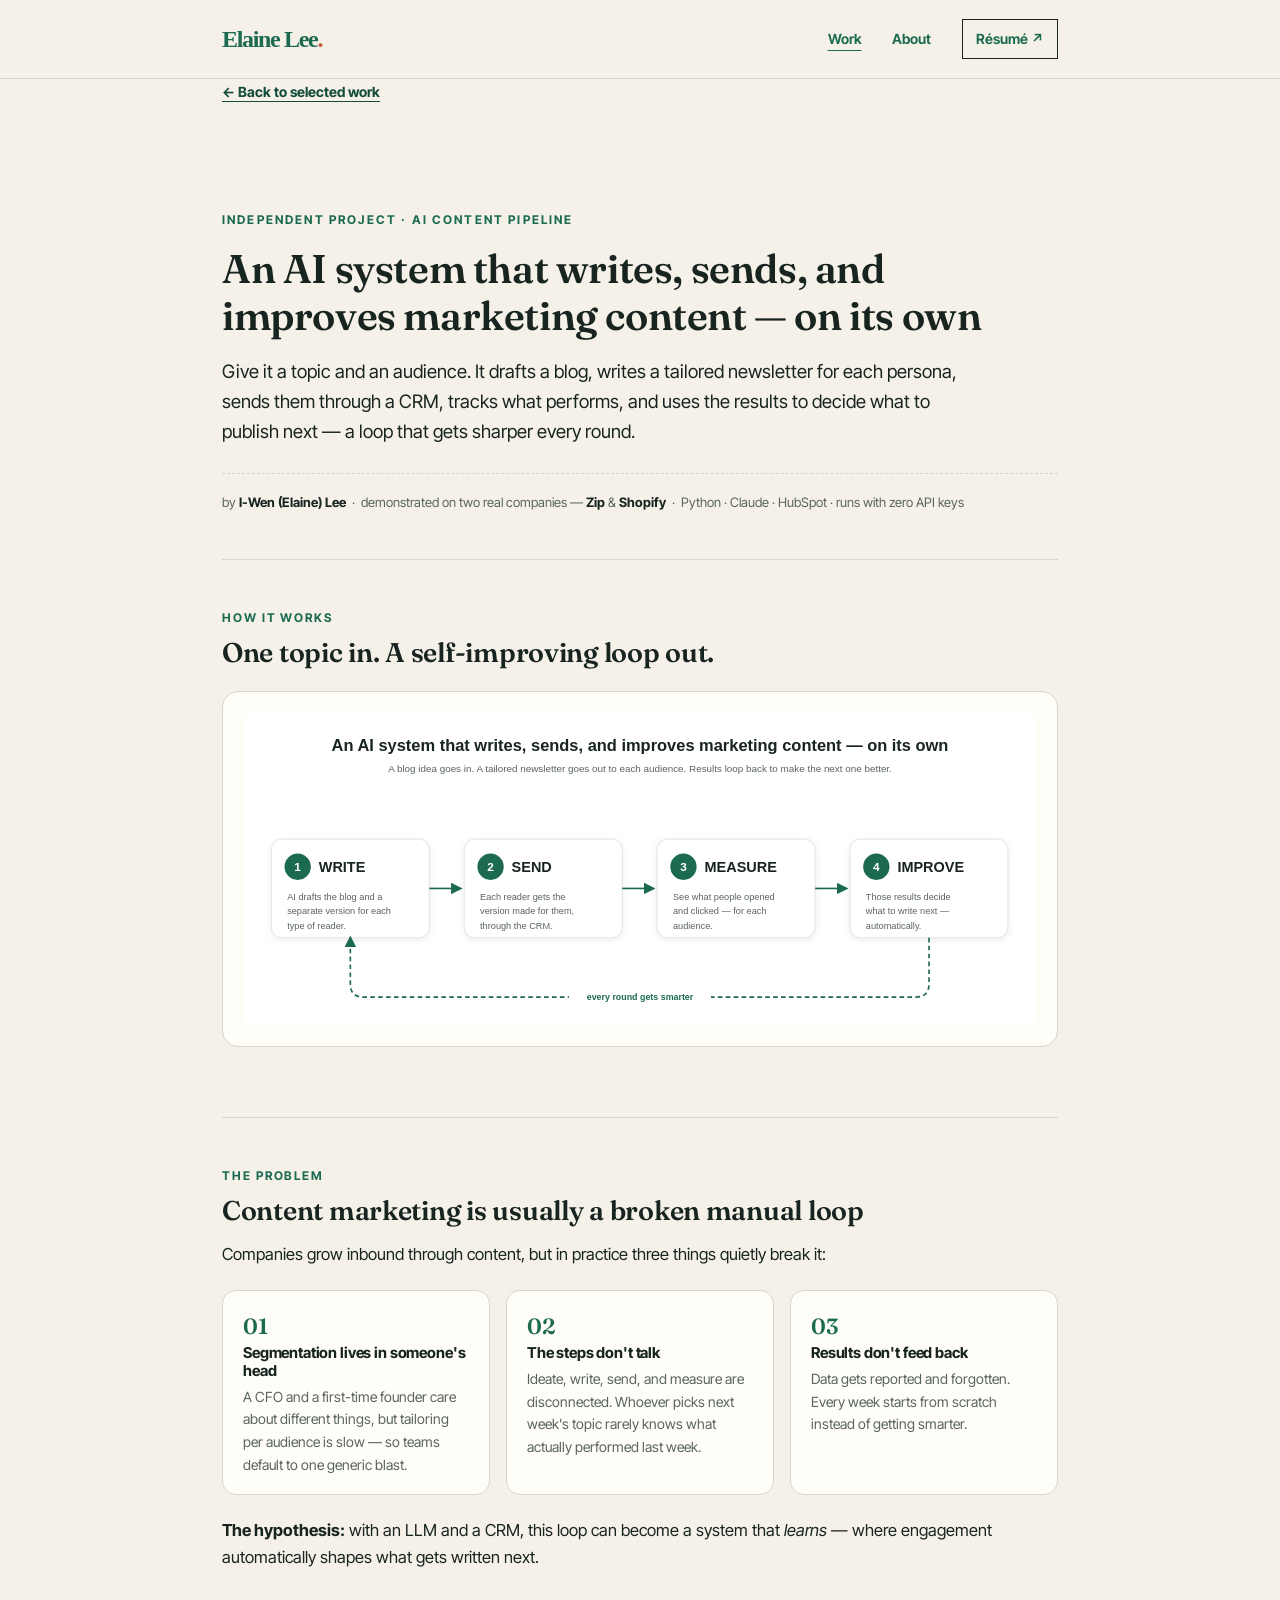
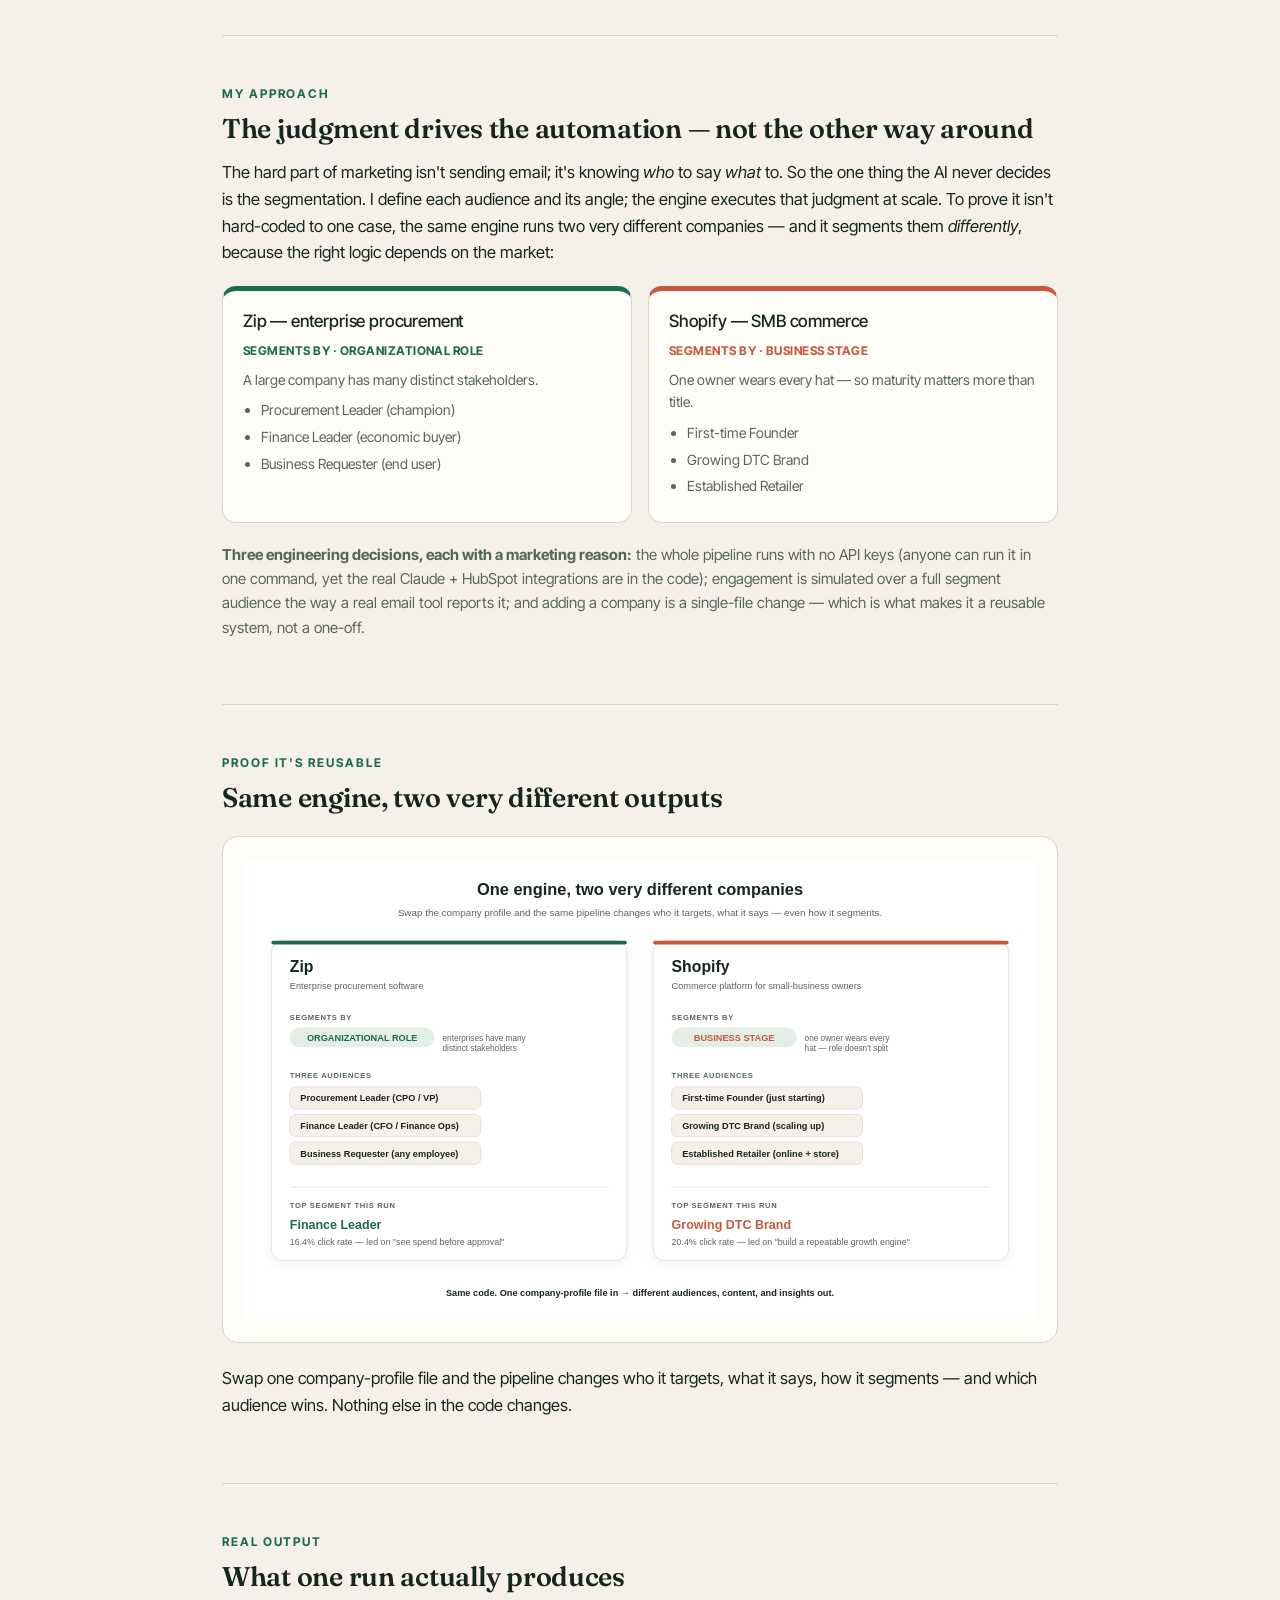
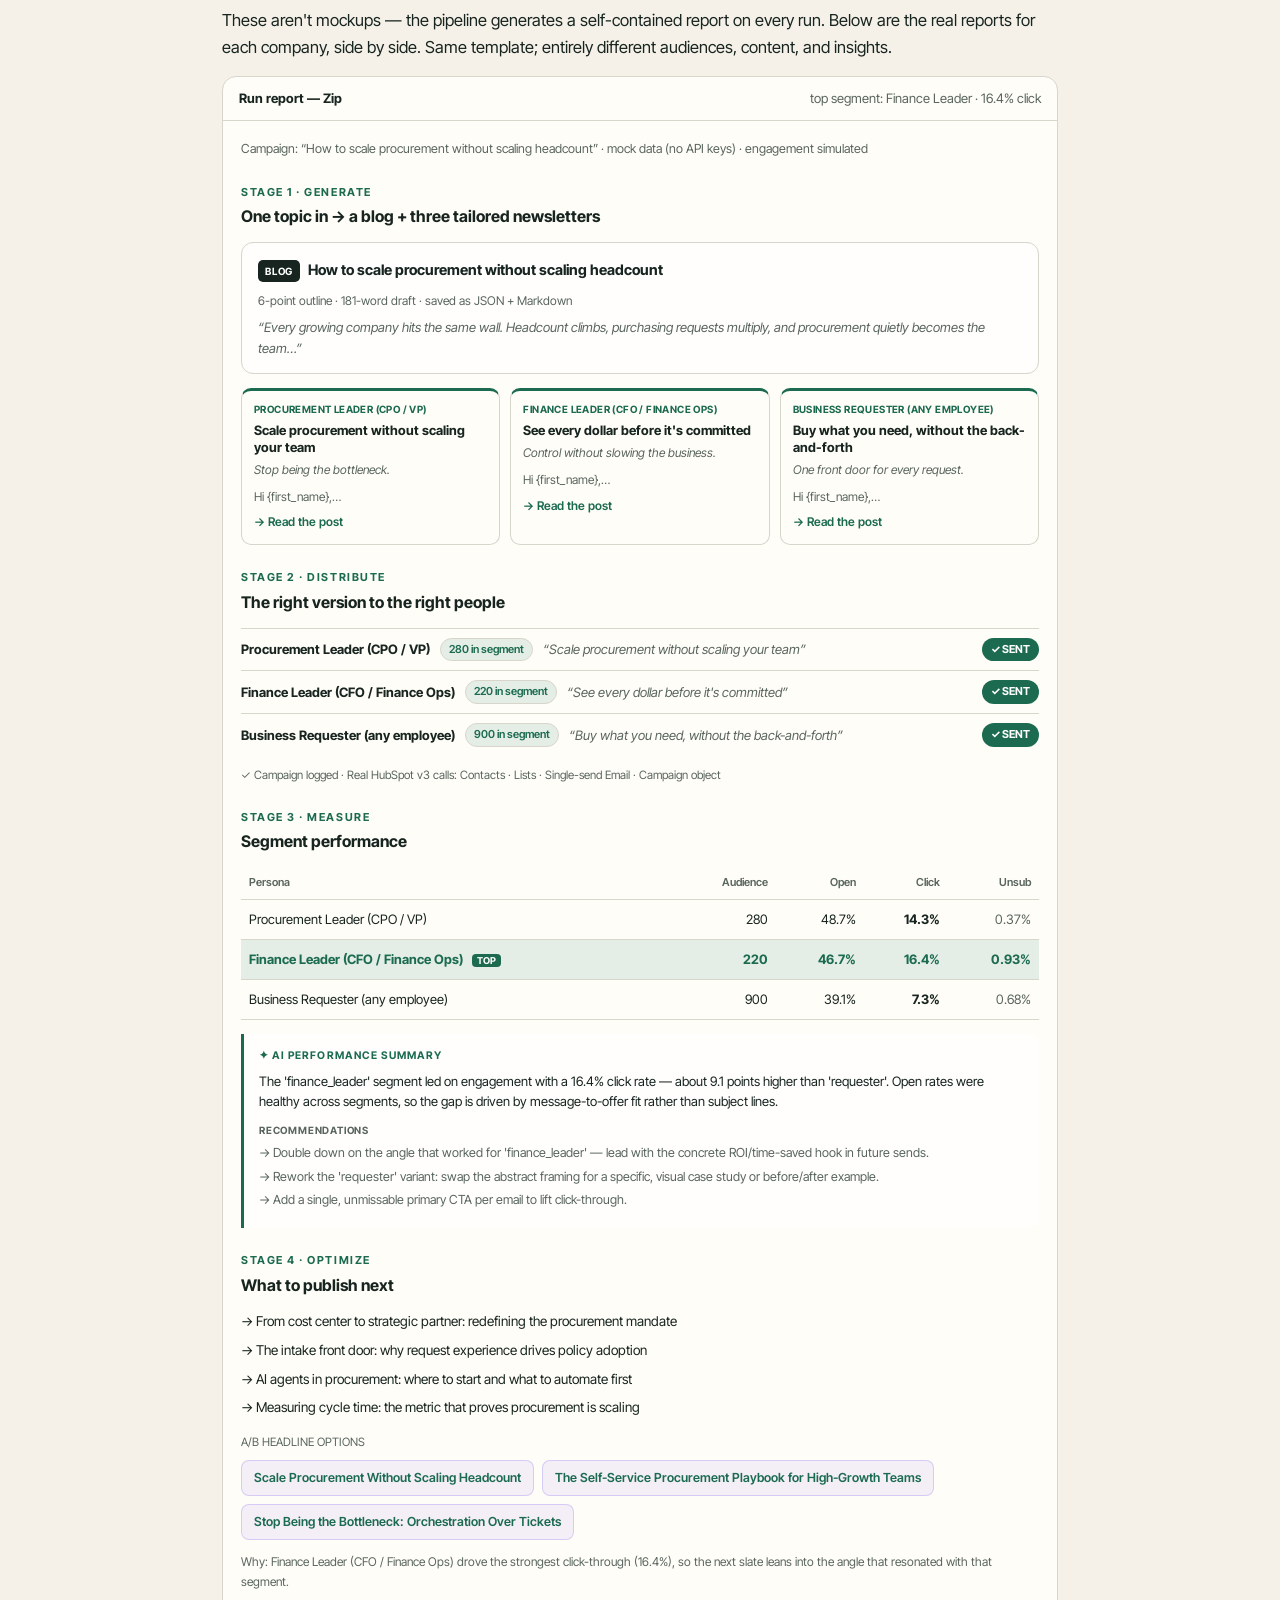
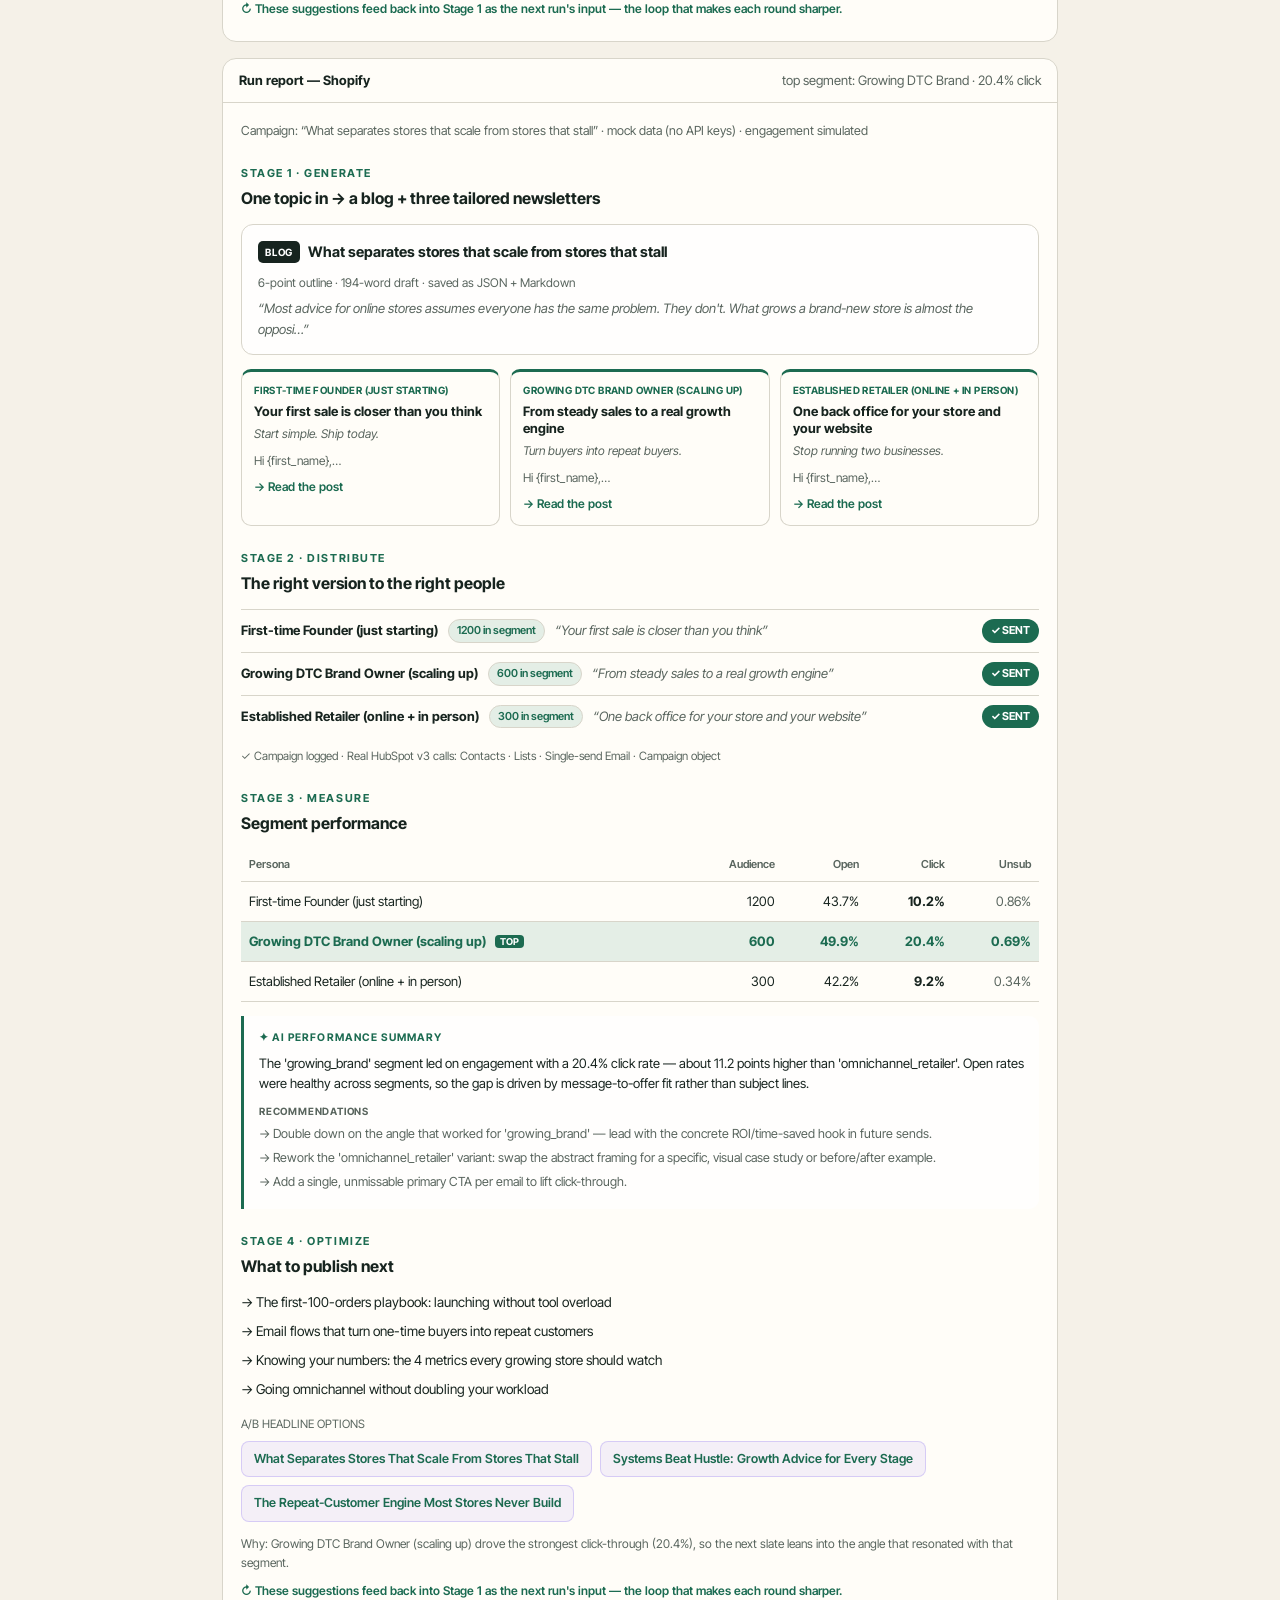
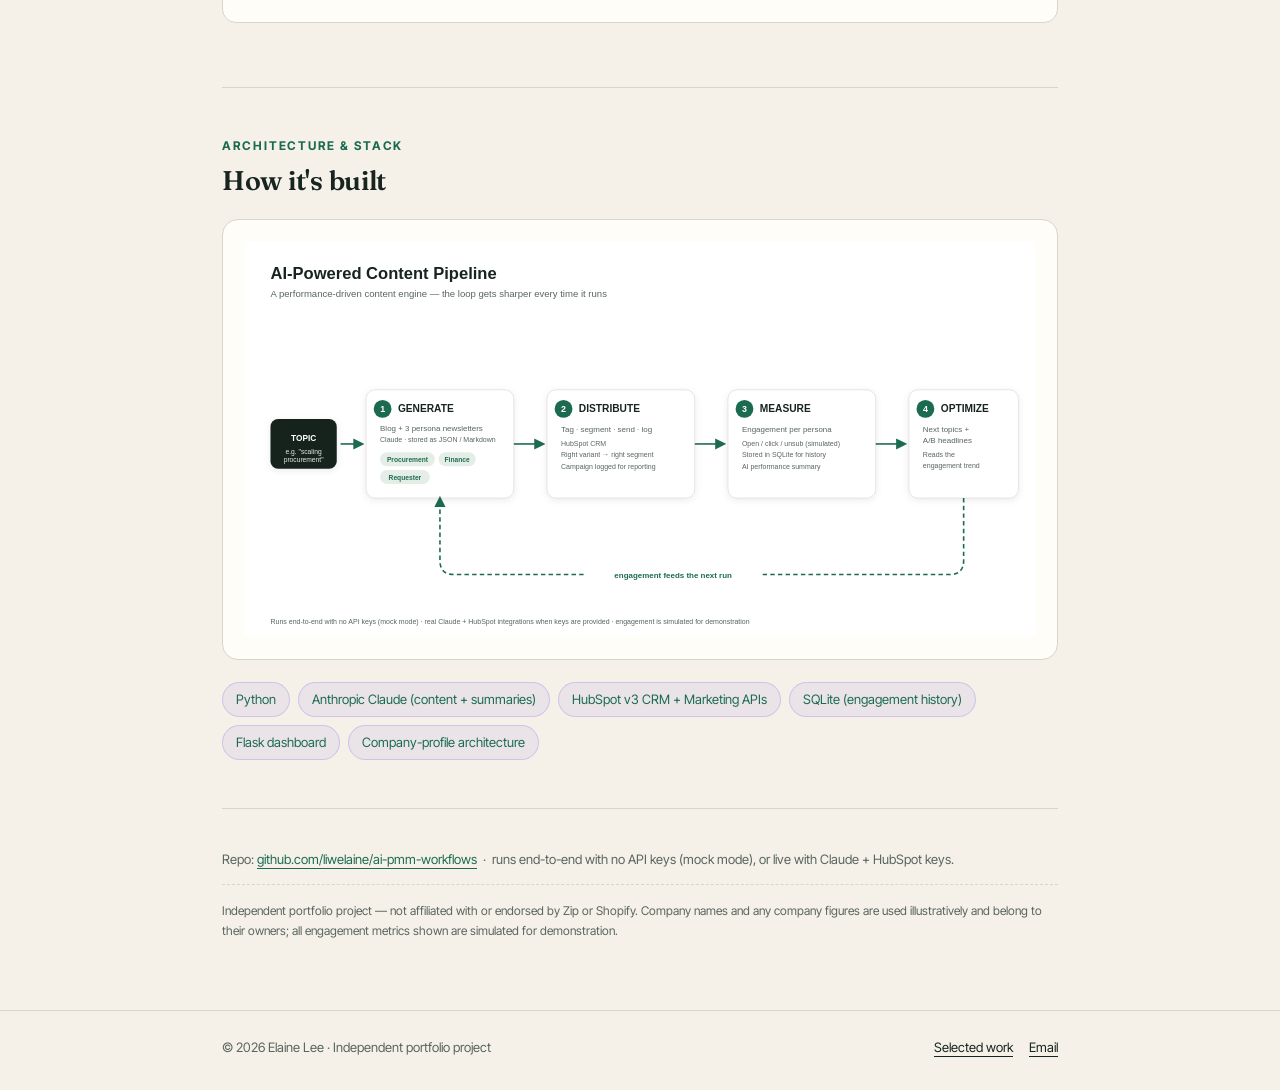
==== commit 7b0ffe1f: "Fix accessibility and legacy route titles Co-authored-by: Copilot App <223556219+Copilot@users.norep" ====
--- a/portfolio-case-study-2.html
+++ b/portfolio-case-study-2.html
@@ -85,7 +85,7 @@
   .pill{font-size:13px;background:rgba(110,77,235,.08);color:var(--violet);border:1px solid rgba(110,77,235,.22);border-radius:999px;padding:6px 13px}
   ul.next{padding-left:20px} ul.next li{margin:7px 0;font-size:16px}
   footer{padding:40px 0 70px;color:var(--mut);font-size:13px}
-  .disc{font-size:12px;color:#778178;margin-top:14px;border-top:1px dashed var(--line);padding-top:16px}
+  .disc{font-size:12px;color:#59655E;margin-top:14px;border-top:1px dashed var(--line);padding-top:16px}
   @media(max-width:680px){.grid3,.seglogic{grid-template-columns:1fr}.hero h1{font-size:31px}}
 
   /* ===== run report (native HTML — crisp at any resolution) ===== */
@@ -104,7 +104,7 @@
   .rp-p .pl{font-size:10px;font-weight:700;letter-spacing:.04em;text-transform:uppercase;color:var(--teal);margin-bottom:6px;line-height:1.3}
   .rp-p .ph{font-size:13px;font-weight:700;margin:0 0 4px;line-height:1.3}
   .rp-p .ps{font-size:12px;color:var(--mut);font-style:italic;margin:0 0 8px}
-  .rp-p .pg{font-size:12px;color:#778178;margin:0 0 6px}
+  .rp-p .pg{font-size:12px;color:#59655E;margin:0 0 6px}
   .rp-p .pr{font-size:12px;font-weight:600;color:var(--teal)}
   .rp-row{display:flex;align-items:center;gap:10px;padding:9px 0;border-top:1px solid var(--line);font-size:13px}
   .rp-row:first-of-type{border-top:none}
@@ -112,7 +112,7 @@
   .rp-row .seg{font-size:11px;color:var(--teal);background:#E4EEE6;border-radius:999px;padding:2px 8px;font-weight:600;white-space:nowrap}
   .rp-row .subj{color:var(--mut);font-style:italic;flex:1}
   .rp-row .sent{font-size:11px;font-weight:700;color:#fff;background:var(--teal);border-radius:999px;padding:3px 9px;white-space:nowrap}
-  .rp-note{font-size:11.5px;color:#778178;margin-top:10px}
+  .rp-note{font-size:11.5px;color:#59655E;margin-top:10px}
   .rp-tbl{width:100%;border-collapse:collapse;font-size:13px;margin-top:4px}
   .rp-tbl th{font-weight:600;color:var(--mut);text-align:right;padding:7px 8px;font-size:11px;border-bottom:1px solid var(--line)}
   .rp-tbl th:first-child{text-align:left}
@@ -121,24 +121,24 @@
   .rp-tbl tr.top td{background:#E4EEE6;color:var(--teal);font-weight:700}
   .rp-tbl .badge{font-size:9.5px;font-weight:700;color:#fff;background:var(--teal);border-radius:4px;padding:1px 5px;margin-left:6px;vertical-align:middle}
   .rp-tbl .click{font-weight:700;color:var(--ink)}
-  .rp-tbl .uns{color:#778178}
+  .rp-tbl .uns{color:#59655E}
   .rp-ai{border-left:3px solid var(--teal);background:rgba(255,255,255,.72);border-radius:0 10px 10px 0;padding:13px 15px;margin-top:14px}
   .rp-ai .h{font-size:10.5px;font-weight:700;letter-spacing:.1em;text-transform:uppercase;color:var(--teal);margin-bottom:7px}
   .rp-ai p{font-size:13px;margin:0 0 10px;line-height:1.55}
-  .rp-ai .rh{font-size:10px;font-weight:700;letter-spacing:.08em;text-transform:uppercase;color:#778178;margin:0 0 6px}
+  .rp-ai .rh{font-size:10px;font-weight:700;letter-spacing:.08em;text-transform:uppercase;color:#59655E;margin:0 0 6px}
   .rp-ai .rec{font-size:12.5px;color:var(--mut);margin:5px 0;line-height:1.5}
   .rp-next{list-style:none;padding:0;margin:6px 0 0}
   .rp-next li{font-size:13.5px;margin:7px 0}
   .rp-ab{display:flex;flex-wrap:wrap;gap:8px;margin-top:8px}
   .rp-ab .opt{font-size:12.5px;background:rgba(110,77,235,.08);color:var(--violet);border:1px solid rgba(110,77,235,.22);border-radius:8px;padding:7px 12px;font-weight:600}
-  .rp-why{font-size:12px;color:#778178;margin-top:12px}
+  .rp-why{font-size:12px;color:#59655E;margin-top:12px}
   .rp-loop{font-size:12px;color:var(--teal);font-weight:600;margin-top:8px}
   @media(max-width:680px){.rp-personas{grid-template-columns:1fr}.rp-row{flex-wrap:wrap}.rp-row .subj{flex-basis:100%}.rp-tbl{display:block;max-width:100%;overflow-x:auto;white-space:nowrap}.rp-tbl:focus-visible{outline:3px solid #C7583E;outline-offset:3px}}
 </style></head>
 <body data-page="independent-project">
 <a class="skip-link" href="#content">Skip to content</a>
 <header class="site-header"><nav class="wrap nav-inner" aria-label="Main navigation"><a class="brand" href="index.html" aria-label="Elaine Lee, home">Elaine Lee<span>.</span></a><div class="nav-links"><a href="work.html" aria-current="page">Work</a><a href="about.html">About</a><a class="nav-resume" href="Elaine_Lee_Resume.pdf" target="_blank" rel="noopener">Résumé ↗</a></div></nav></header>
-  <div class="wrap" id="content"><a class="back-link" href="work.html">← Back to selected work</a>
+  <main class="wrap" id="content"><a class="back-link" href="work.html">← Back to selected work</a>
 
   <header class="hero">
     <div class="eyebrow">Independent project · AI Content Pipeline</div>
@@ -278,13 +278,13 @@
   <text x="68" y="172" font-size="24" font-weight="700" fill="#17241F">Zip</text>
   <text x="68" y="197" font-size="14" fill="#59655E">Enterprise procurement software</text>
 
-  <text x="68" y="244" font-size="11.5" font-weight="700" fill="#778178" letter-spacing="1">SEGMENTS BY</text>
+  <text x="68" y="244" font-size="11.5" font-weight="700" fill="#59655E" letter-spacing="1">SEGMENTS BY</text>
   <g><rect x="68" y="256" width="220" height="30" rx="15" fill="#E4EEE6"/>
      <text x="178" y="276" font-size="14" font-weight="700" fill="#1C6B51" text-anchor="middle">ORGANIZATIONAL ROLE</text></g>
-  <text x="300" y="276" font-size="12.5" fill="#778178">enterprises have many</text>
-  <text x="300" y="292" font-size="12.5" fill="#778178">distinct stakeholders</text>
-
-  <text x="68" y="332" font-size="11.5" font-weight="700" fill="#778178" letter-spacing="1">THREE AUDIENCES</text>
+  <text x="300" y="276" font-size="12.5" fill="#59655E">enterprises have many</text>
+  <text x="300" y="292" font-size="12.5" fill="#59655E">distinct stakeholders</text>
+
+  <text x="68" y="332" font-size="11.5" font-weight="700" fill="#59655E" letter-spacing="1">THREE AUDIENCES</text>
   <g font-size="14" font-weight="600">
     <rect x="68" y="346" width="290" height="34" rx="9" fill="#F5F1E8" stroke="#D8D5CA"/>
     <text x="84" y="368" fill="#17241F">Procurement Leader (CPO / VP)</text>
@@ -295,7 +295,7 @@
   </g>
 
   <line x1="68" y1="498" x2="552" y2="498" stroke="#D8D5CA"/>
-  <text x="68" y="530" font-size="11.5" font-weight="700" fill="#778178" letter-spacing="1">TOP SEGMENT THIS RUN</text>
+  <text x="68" y="530" font-size="11.5" font-weight="700" fill="#59655E" letter-spacing="1">TOP SEGMENT THIS RUN</text>
   <text x="68" y="562" font-size="19" font-weight="700" fill="#1C6B51">Finance Leader</text>
   <text x="68" y="586" font-size="13.5" fill="#59655E">16.4% click rate — led on "see spend before approval"</text>
 
@@ -305,13 +305,13 @@
   <text x="648" y="172" font-size="24" font-weight="700" fill="#17241F">Shopify</text>
   <text x="648" y="197" font-size="14" fill="#59655E">Commerce platform for small-business owners</text>
 
-  <text x="648" y="244" font-size="11.5" font-weight="700" fill="#778178" letter-spacing="1">SEGMENTS BY</text>
+  <text x="648" y="244" font-size="11.5" font-weight="700" fill="#59655E" letter-spacing="1">SEGMENTS BY</text>
   <g><rect x="648" y="256" width="190" height="30" rx="15" fill="#E4EEE6"/>
      <text x="743" y="276" font-size="14" font-weight="700" fill="#C7583E" text-anchor="middle">BUSINESS STAGE</text></g>
-  <text x="850" y="276" font-size="12.5" fill="#778178">one owner wears every</text>
-  <text x="850" y="292" font-size="12.5" fill="#778178">hat — role doesn't split</text>
-
-  <text x="648" y="332" font-size="11.5" font-weight="700" fill="#778178" letter-spacing="1">THREE AUDIENCES</text>
+  <text x="850" y="276" font-size="12.5" fill="#59655E">one owner wears every</text>
+  <text x="850" y="292" font-size="12.5" fill="#59655E">hat — role doesn't split</text>
+
+  <text x="648" y="332" font-size="11.5" font-weight="700" fill="#59655E" letter-spacing="1">THREE AUDIENCES</text>
   <g font-size="14" font-weight="600">
     <rect x="648" y="346" width="290" height="34" rx="9" fill="#F5F1E8" stroke="#D8D5CA"/>
     <text x="664" y="368" fill="#17241F">First-time Founder (just starting)</text>
@@ -322,7 +322,7 @@
   </g>
 
   <line x1="648" y1="498" x2="1132" y2="498" stroke="#D8D5CA"/>
-  <text x="648" y="530" font-size="11.5" font-weight="700" fill="#778178" letter-spacing="1">TOP SEGMENT THIS RUN</text>
+  <text x="648" y="530" font-size="11.5" font-weight="700" fill="#59655E" letter-spacing="1">TOP SEGMENT THIS RUN</text>
   <text x="648" y="562" font-size="19" font-weight="700" fill="#C7583E">Growing DTC Brand</text>
   <text x="648" y="586" font-size="13.5" fill="#59655E">20.4% click rate — led on "build a repeatable growth engine"</text>
 
@@ -448,8 +448,8 @@
     <rect x="40" y="278" width="104" height="78" rx="12" fill="#17241F"/>
   </g>
   <text x="92" y="312" font-size="13" font-weight="700" fill="#FFFFFF" text-anchor="middle">TOPIC</text>
-  <text x="92" y="332" font-size="10.5" fill="#778178" text-anchor="middle">e.g. "scaling</text>
-  <text x="92" y="345" font-size="10.5" fill="#778178" text-anchor="middle">procurement"</text>
+  <text x="92" y="332" font-size="10.5" fill="#E4EEE6" text-anchor="middle">e.g. "scaling</text>
+  <text x="92" y="345" font-size="10.5" fill="#E4EEE6" text-anchor="middle">procurement"</text>
 
   <!-- arrow topic -> stage1 -->
   <line x1="150" y1="317" x2="184" y2="317" stroke="#1C6B51" stroke-width="2.5" marker-end="url(#arrow)"/>
@@ -463,7 +463,7 @@
   <text x="216" y="267" font-size="14" font-weight="700" fill="#FFFFFF" text-anchor="middle">1</text>
   <text x="240" y="267" font-size="16" font-weight="700" fill="#17241F">GENERATE</text>
   <text x="212" y="296" font-size="12.5" fill="#59655E">Blog + 3 persona newsletters</text>
-  <text x="212" y="314" font-size="11" fill="#778178">Claude · stored as JSON / Markdown</text>
+  <text x="212" y="314" font-size="11" fill="#59655E">Claude · stored as JSON / Markdown</text>
   <!-- persona chips -->
   <g font-size="10.5" font-weight="600">
     <rect x="212" y="330" width="86" height="22" rx="11" fill="#E4EEE6"/>
@@ -485,9 +485,9 @@
   <text x="500" y="267" font-size="14" font-weight="700" fill="#FFFFFF" text-anchor="middle">2</text>
   <text x="524" y="267" font-size="16" font-weight="700" fill="#17241F">DISTRIBUTE</text>
   <text x="496" y="298" font-size="12.5" fill="#59655E">Tag · segment · send · log</text>
-  <text x="496" y="320" font-size="11" fill="#778178">HubSpot CRM</text>
-  <text x="496" y="338" font-size="11" fill="#778178">Right variant → right segment</text>
-  <text x="496" y="356" font-size="11" fill="#778178">Campaign logged for reporting</text>
+  <text x="496" y="320" font-size="11" fill="#59655E">HubSpot CRM</text>
+  <text x="496" y="338" font-size="11" fill="#59655E">Right variant → right segment</text>
+  <text x="496" y="356" font-size="11" fill="#59655E">Campaign logged for reporting</text>
 
   <!-- arrow 2->3 -->
   <line x1="706" y1="317" x2="752" y2="317" stroke="#1C6B51" stroke-width="2.5" marker-end="url(#arrow)"/>
@@ -500,9 +500,9 @@
   <text x="784" y="267" font-size="14" font-weight="700" fill="#FFFFFF" text-anchor="middle">3</text>
   <text x="808" y="267" font-size="16" font-weight="700" fill="#17241F">MEASURE</text>
   <text x="780" y="298" font-size="12.5" fill="#59655E">Engagement per persona</text>
-  <text x="780" y="320" font-size="11" fill="#778178">Open / click / unsub (simulated)</text>
-  <text x="780" y="338" font-size="11" fill="#778178">Stored in SQLite for history</text>
-  <text x="780" y="356" font-size="11" fill="#778178">AI performance summary</text>
+  <text x="780" y="320" font-size="11" fill="#59655E">Open / click / unsub (simulated)</text>
+  <text x="780" y="338" font-size="11" fill="#59655E">Stored in SQLite for history</text>
+  <text x="780" y="356" font-size="11" fill="#59655E">AI performance summary</text>
 
   <!-- arrow 3->4 -->
   <line x1="990" y1="317" x2="1036" y2="317" stroke="#1C6B51" stroke-width="2.5" marker-end="url(#arrow)"/>
@@ -516,8 +516,8 @@
   <text x="1092" y="267" font-size="16" font-weight="700" fill="#17241F">OPTIMIZE</text>
   <text x="1064" y="298" font-size="12.5" fill="#59655E">Next topics +</text>
   <text x="1064" y="316" font-size="12.5" fill="#59655E">A/B headlines</text>
-  <text x="1064" y="338" font-size="11" fill="#778178">Reads the</text>
-  <text x="1064" y="354" font-size="11" fill="#778178">engagement trend</text>
+  <text x="1064" y="338" font-size="11" fill="#59655E">Reads the</text>
+  <text x="1064" y="354" font-size="11" fill="#59655E">engagement trend</text>
 
   <!-- ===================== FEEDBACK LOOP ===================== -->
   <path d="M 1128 402 L 1128 500 Q 1128 522 1106 522 L 328 522 Q 306 522 306 500 L 306 402"
@@ -526,7 +526,7 @@
   <text x="672" y="527" font-size="12.5" font-weight="600" fill="#1C6B51" text-anchor="middle">engagement feeds the next run</text>
 
   <!-- footer note -->
-  <text x="40" y="600" font-size="11" fill="#778178">Runs end-to-end with no API keys (mock mode) · real Claude + HubSpot integrations when keys are provided · engagement is simulated for demonstration</text>
+  <text x="40" y="600" font-size="11" fill="#59655E">Runs end-to-end with no API keys (mock mode) · real Claude + HubSpot integrations when keys are provided · engagement is simulated for demonstration</text>
 </svg></div>
     <div class="stack">
       <span class="pill">Python</span><span class="pill">Anthropic Claude (content + summaries)</span>
@@ -541,6 +541,6 @@
     are used illustratively and belong to their owners; all engagement metrics shown are simulated for demonstration.</div>
   </footer>
 
-</div>
+</main>
 <footer class="site-footer"><div class="wrap footer-inner"><span>© 2026 Elaine Lee · Independent portfolio project</span><div class="footer-links"><a href="work.html">Selected work</a><a href="mailto:el4427@nyu.edu">Email</a></div></div></footer>
 </body></html>
